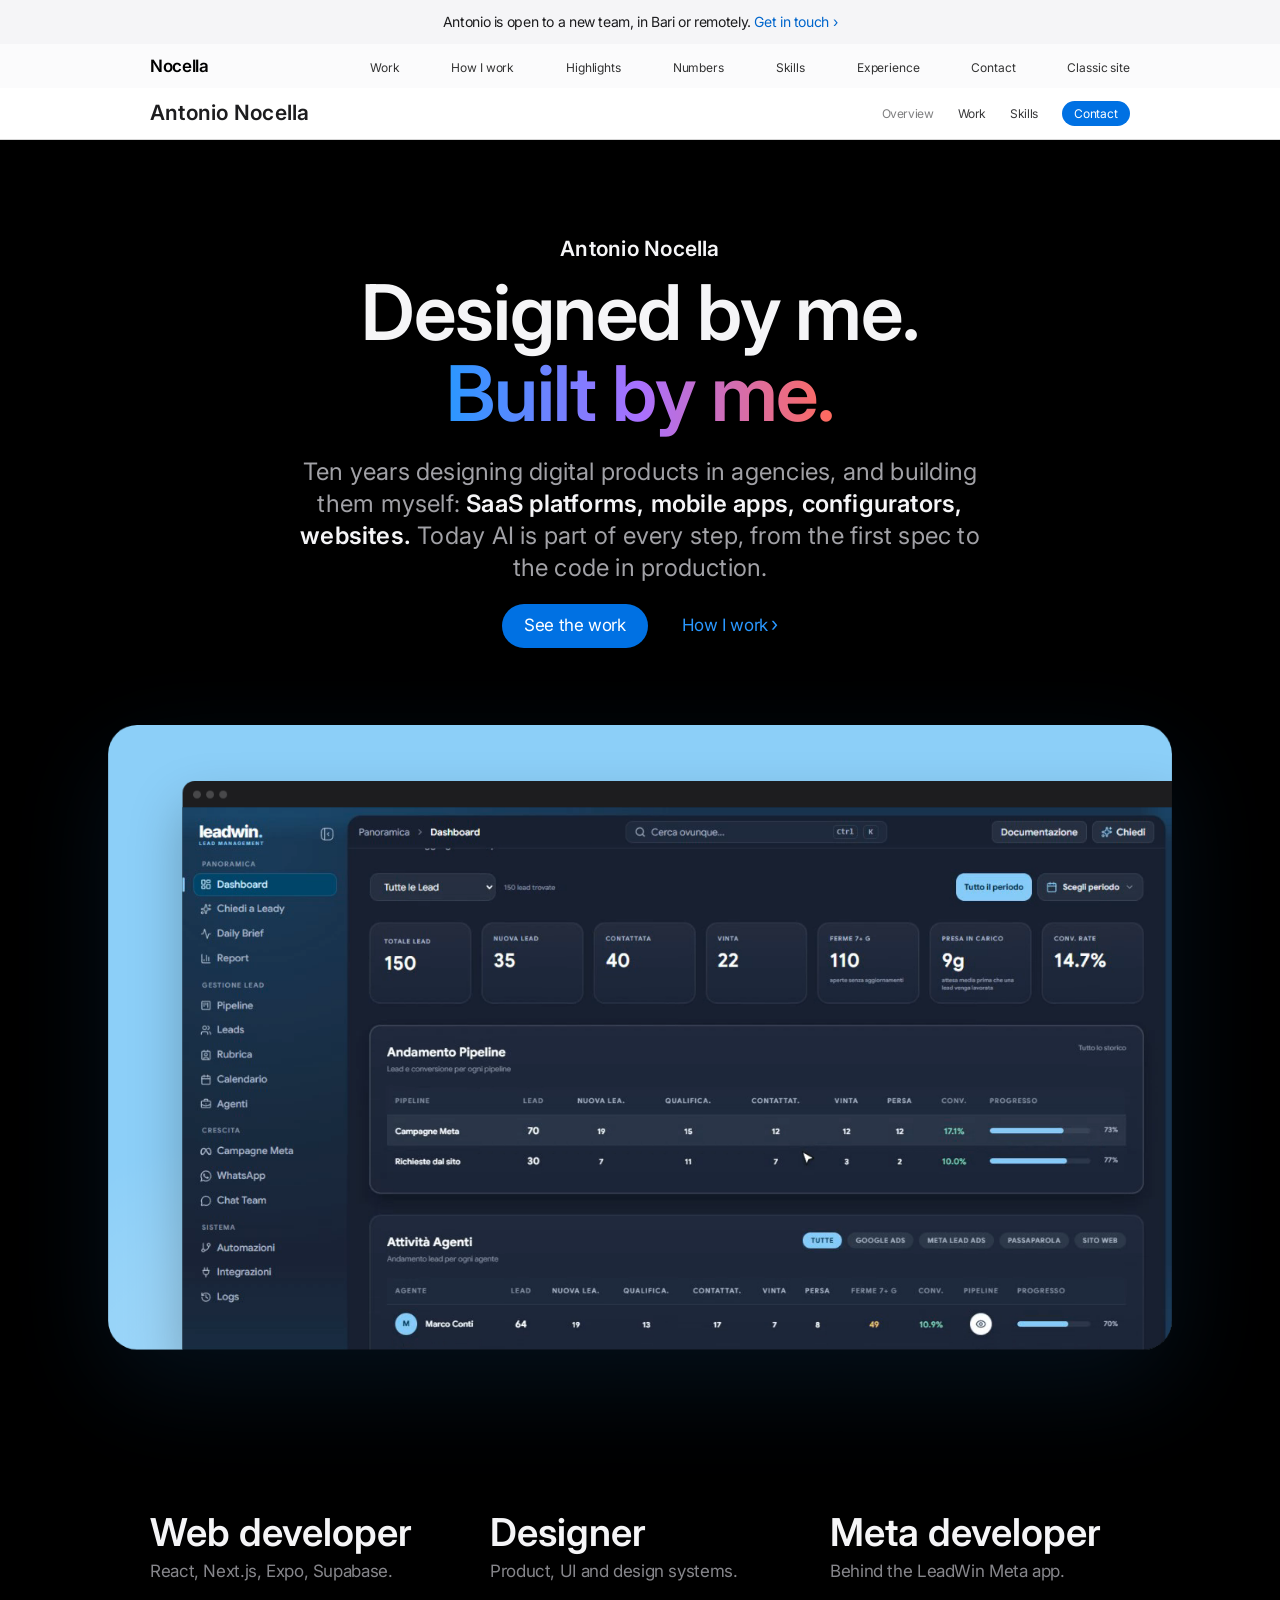
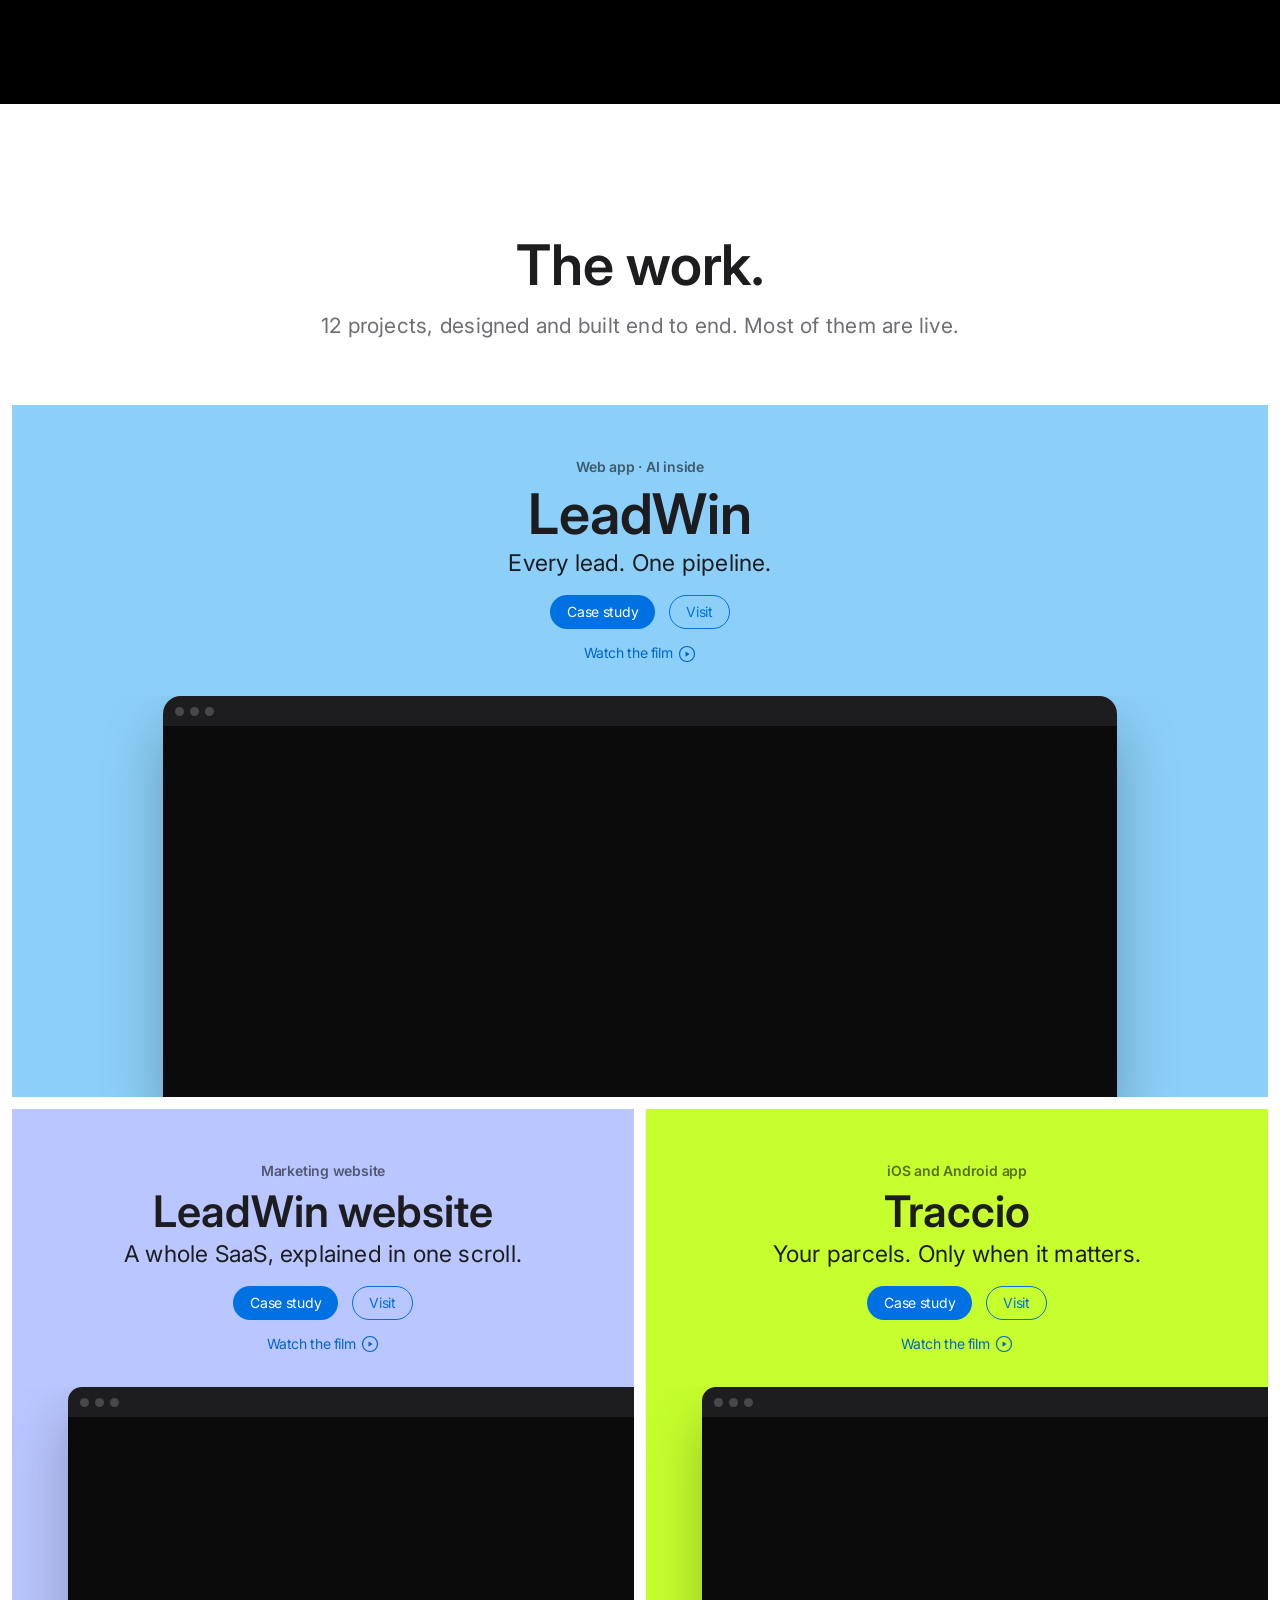
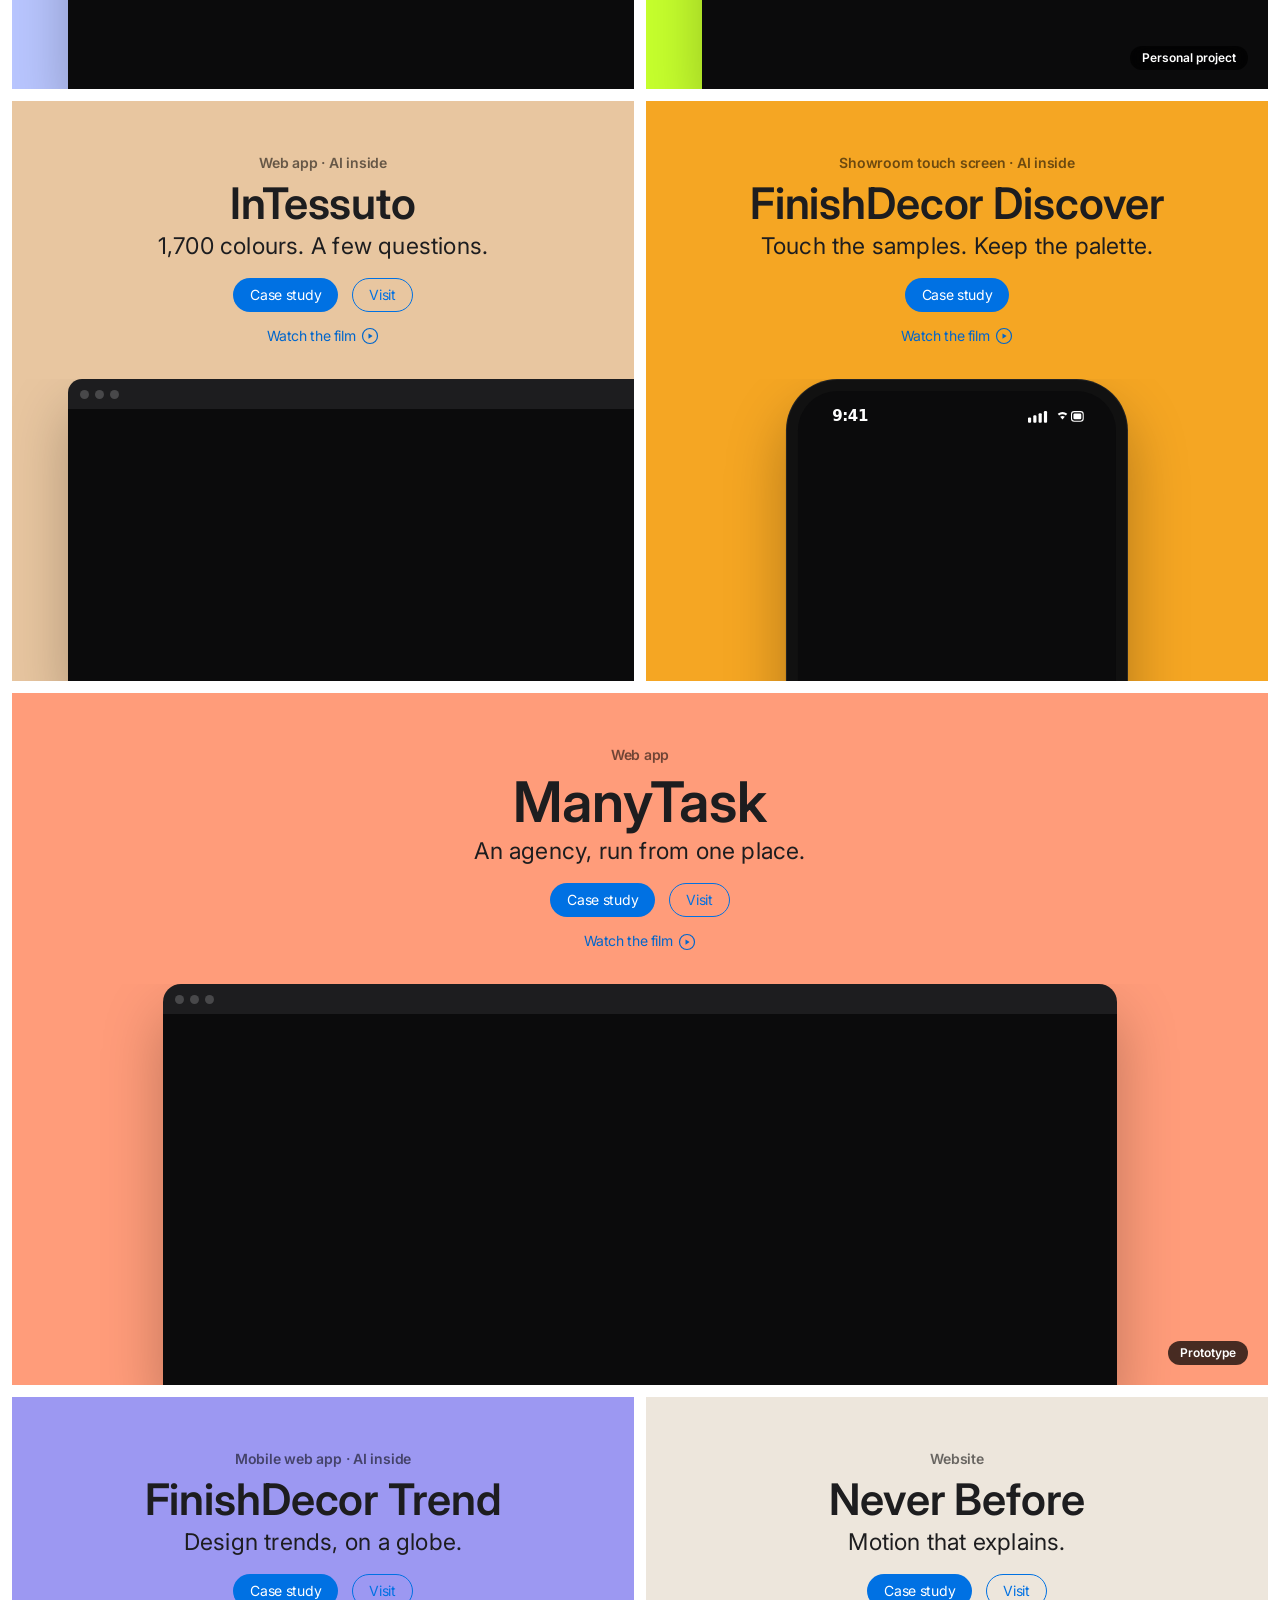
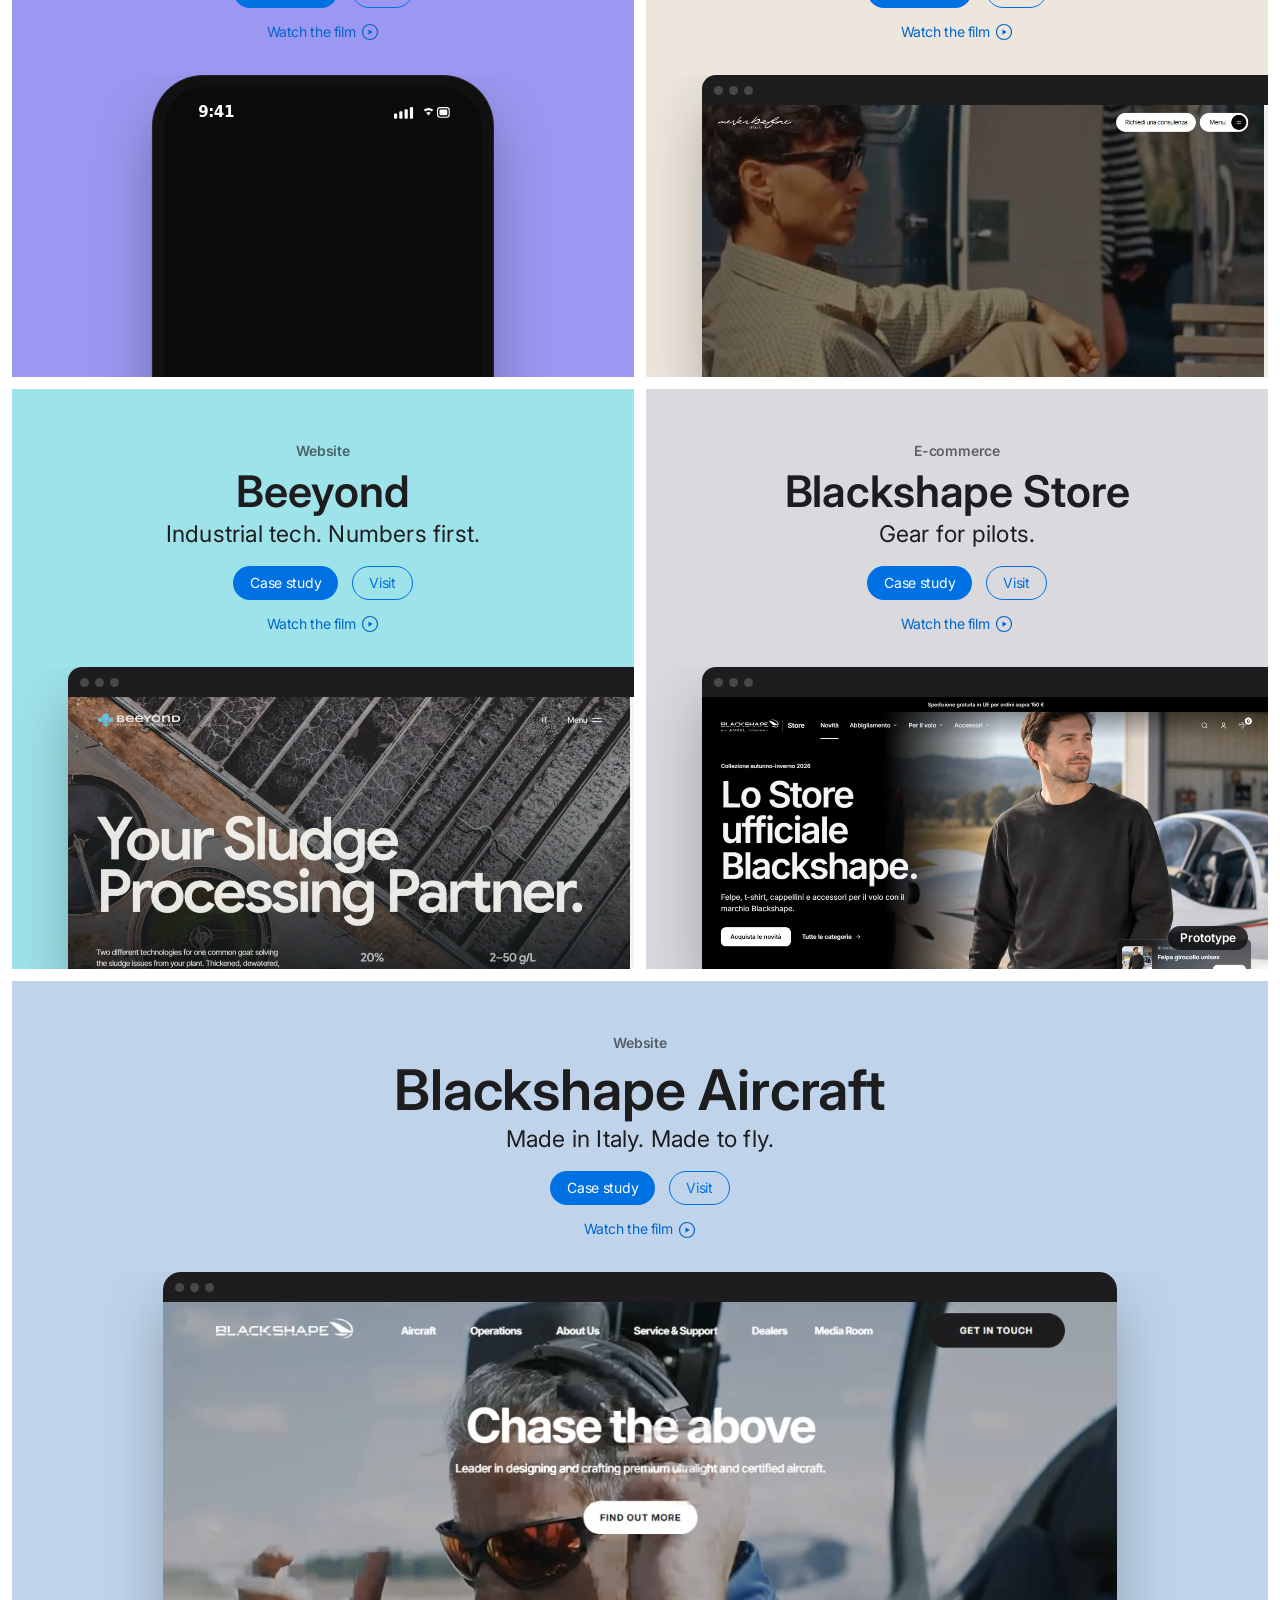
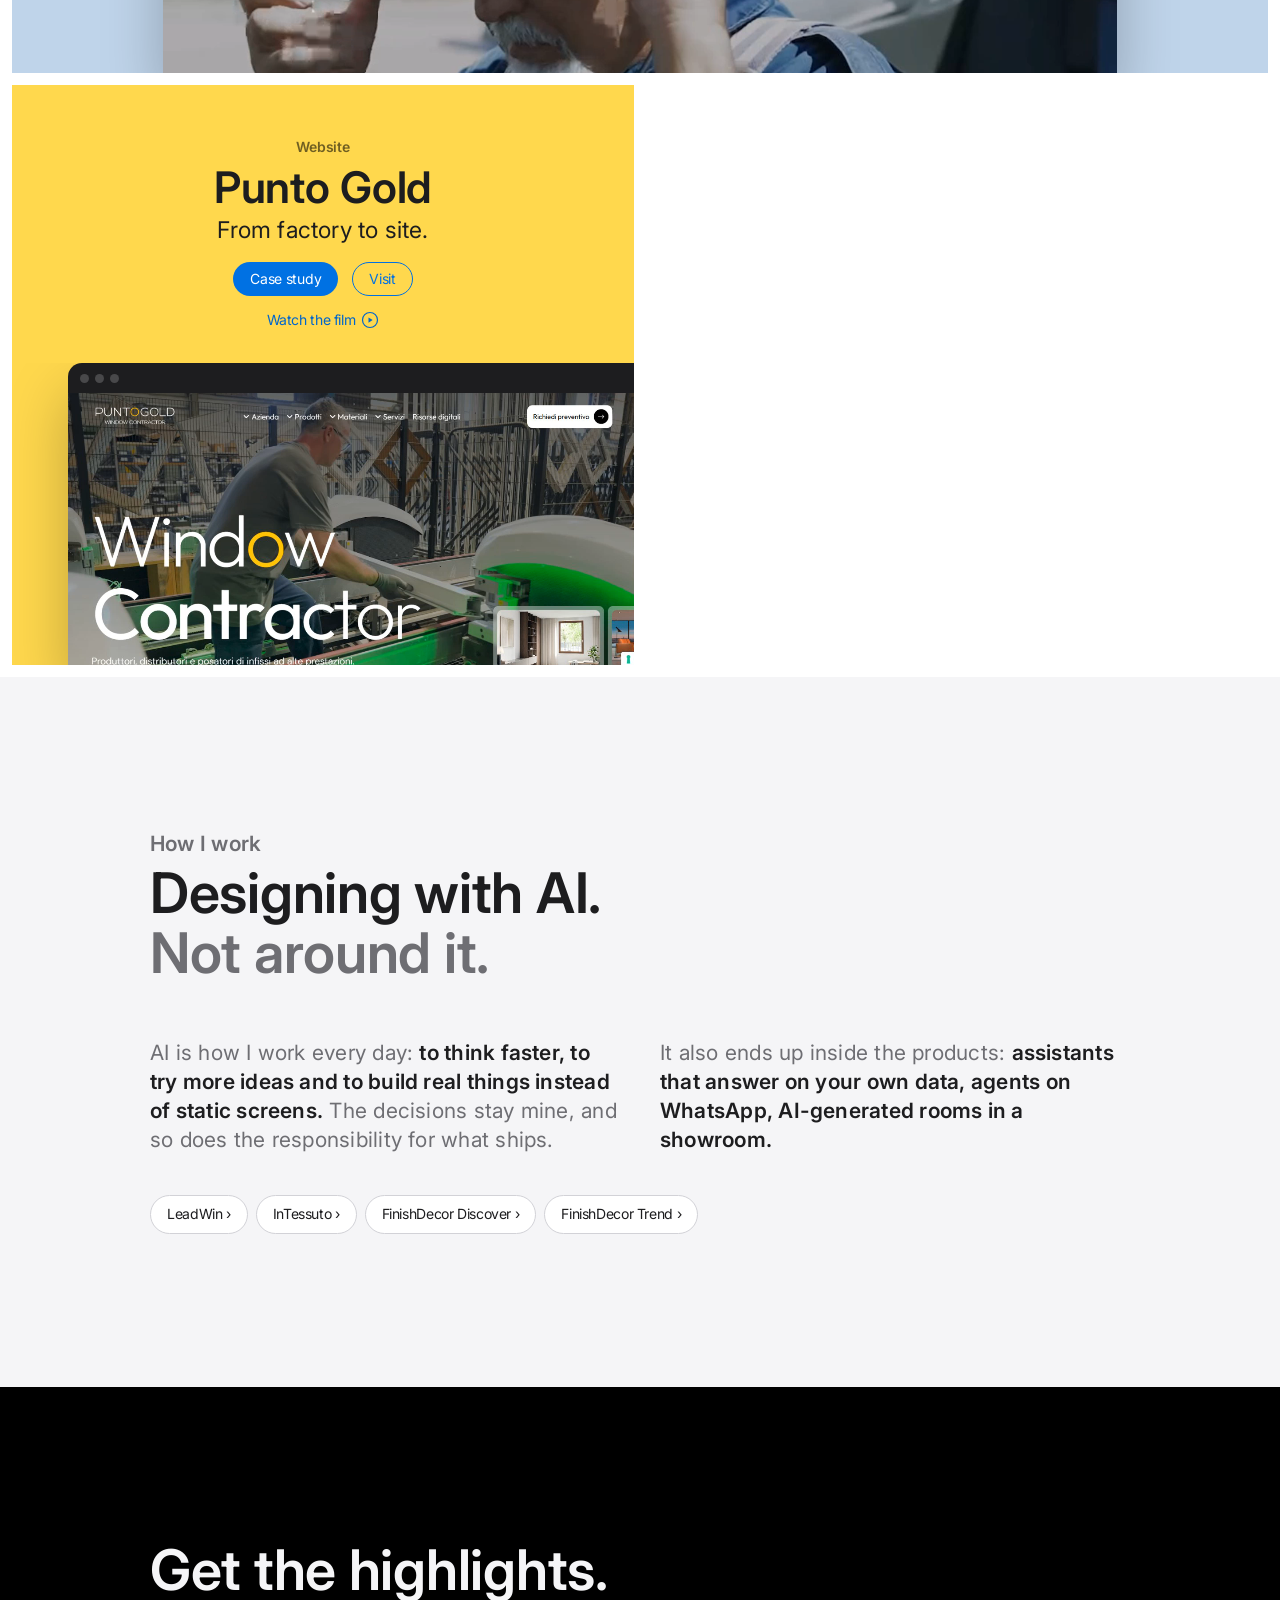
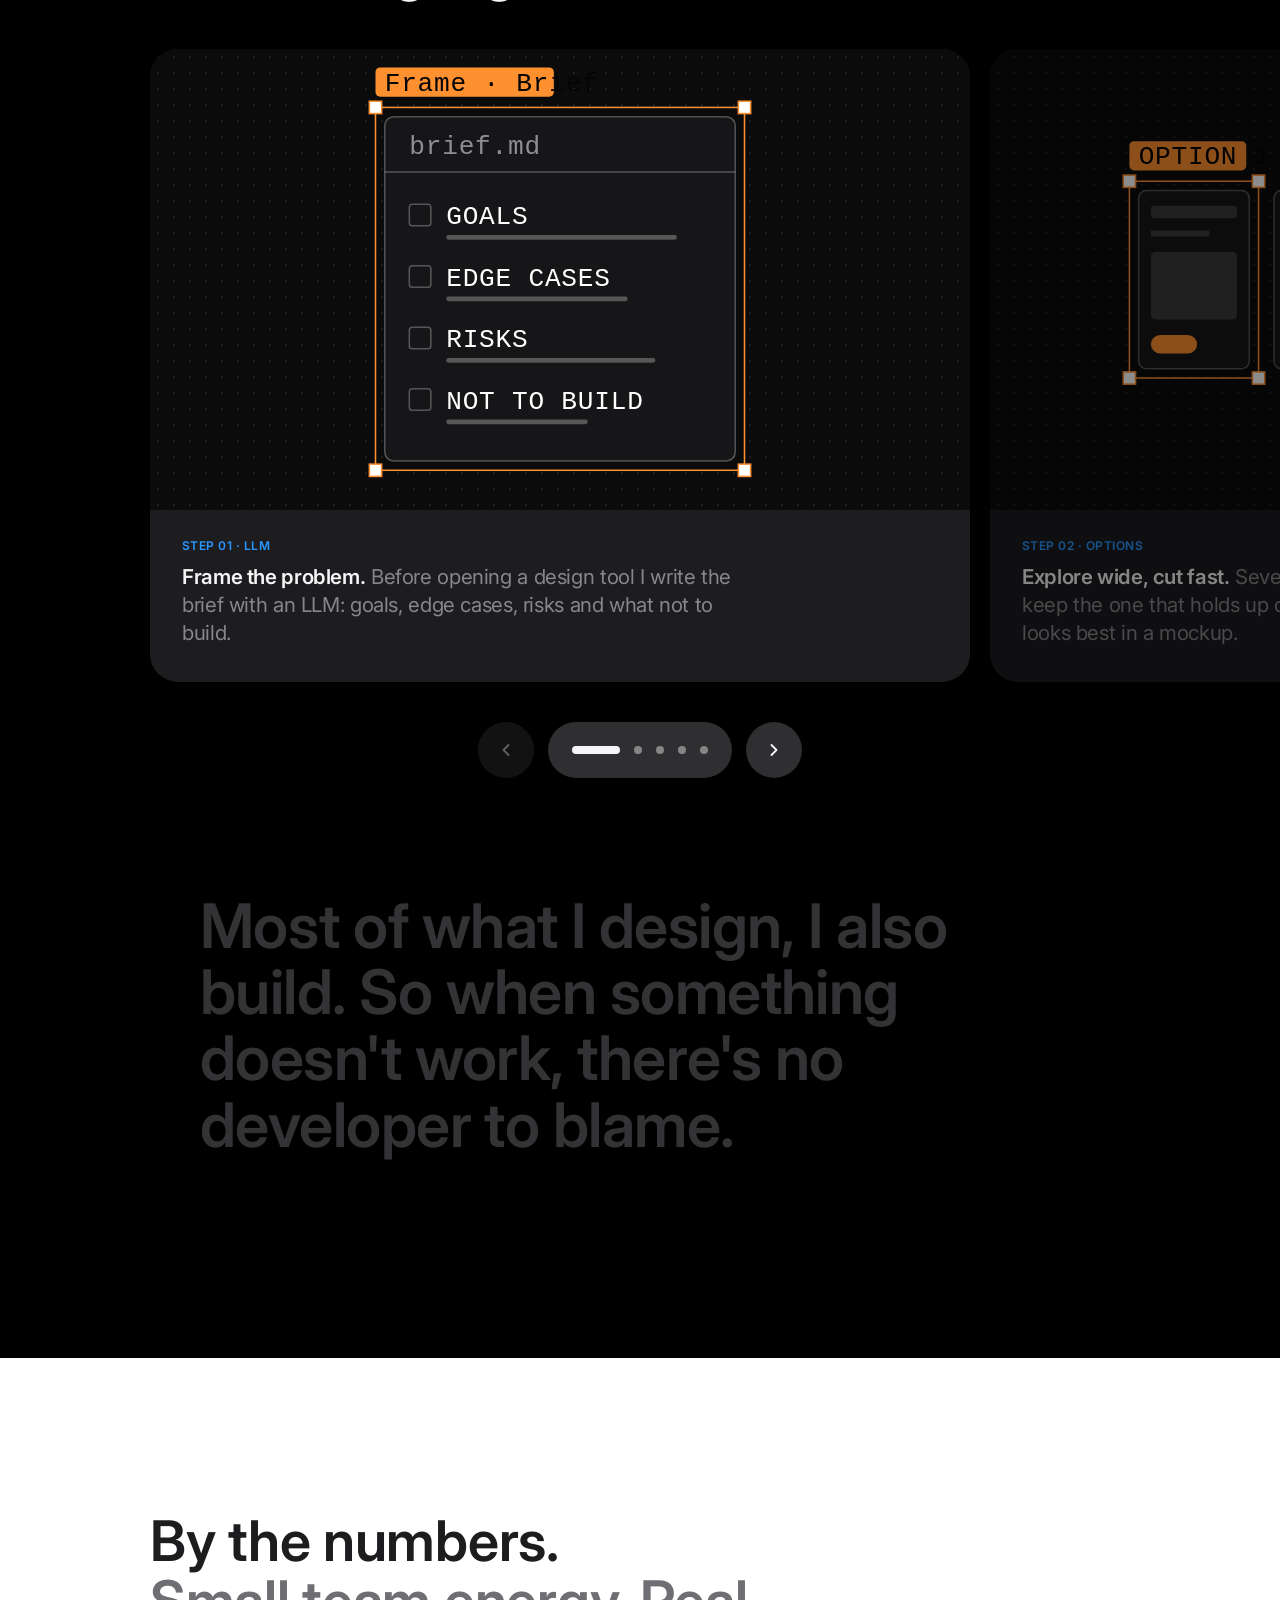
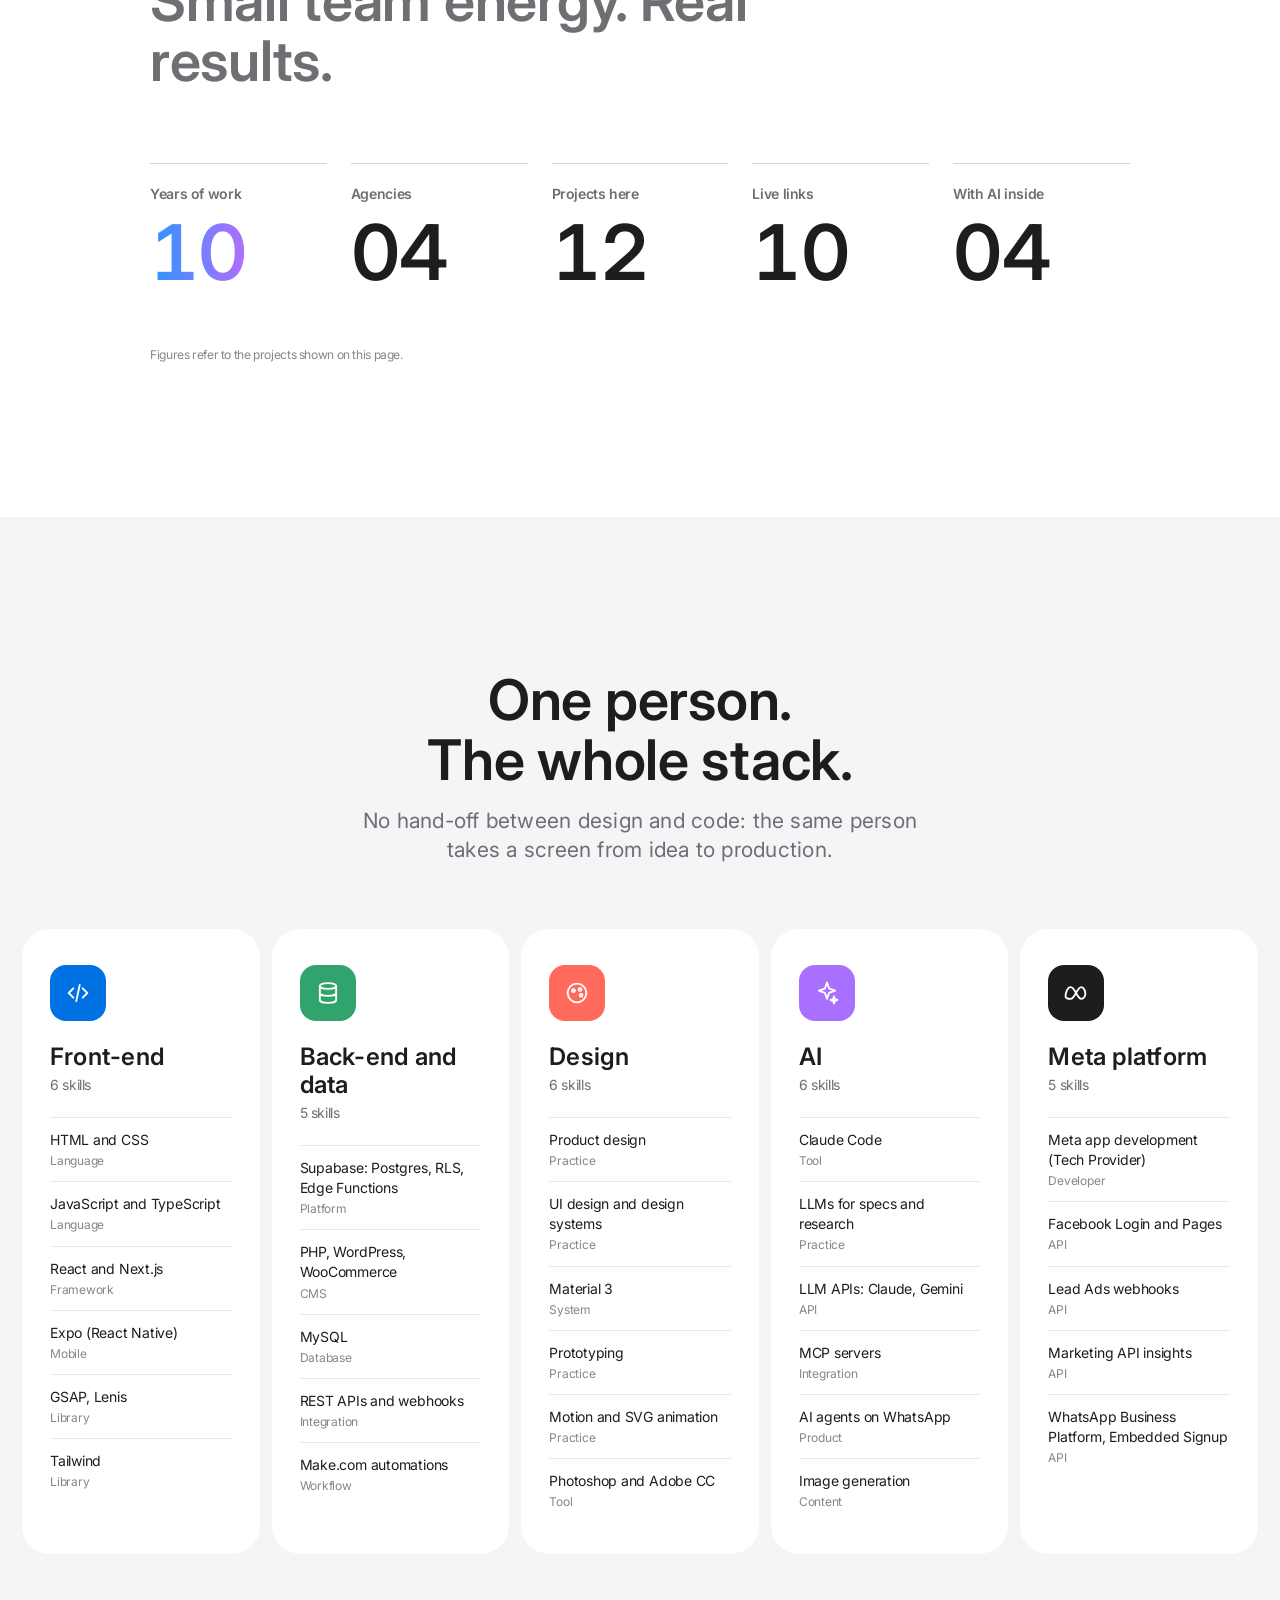
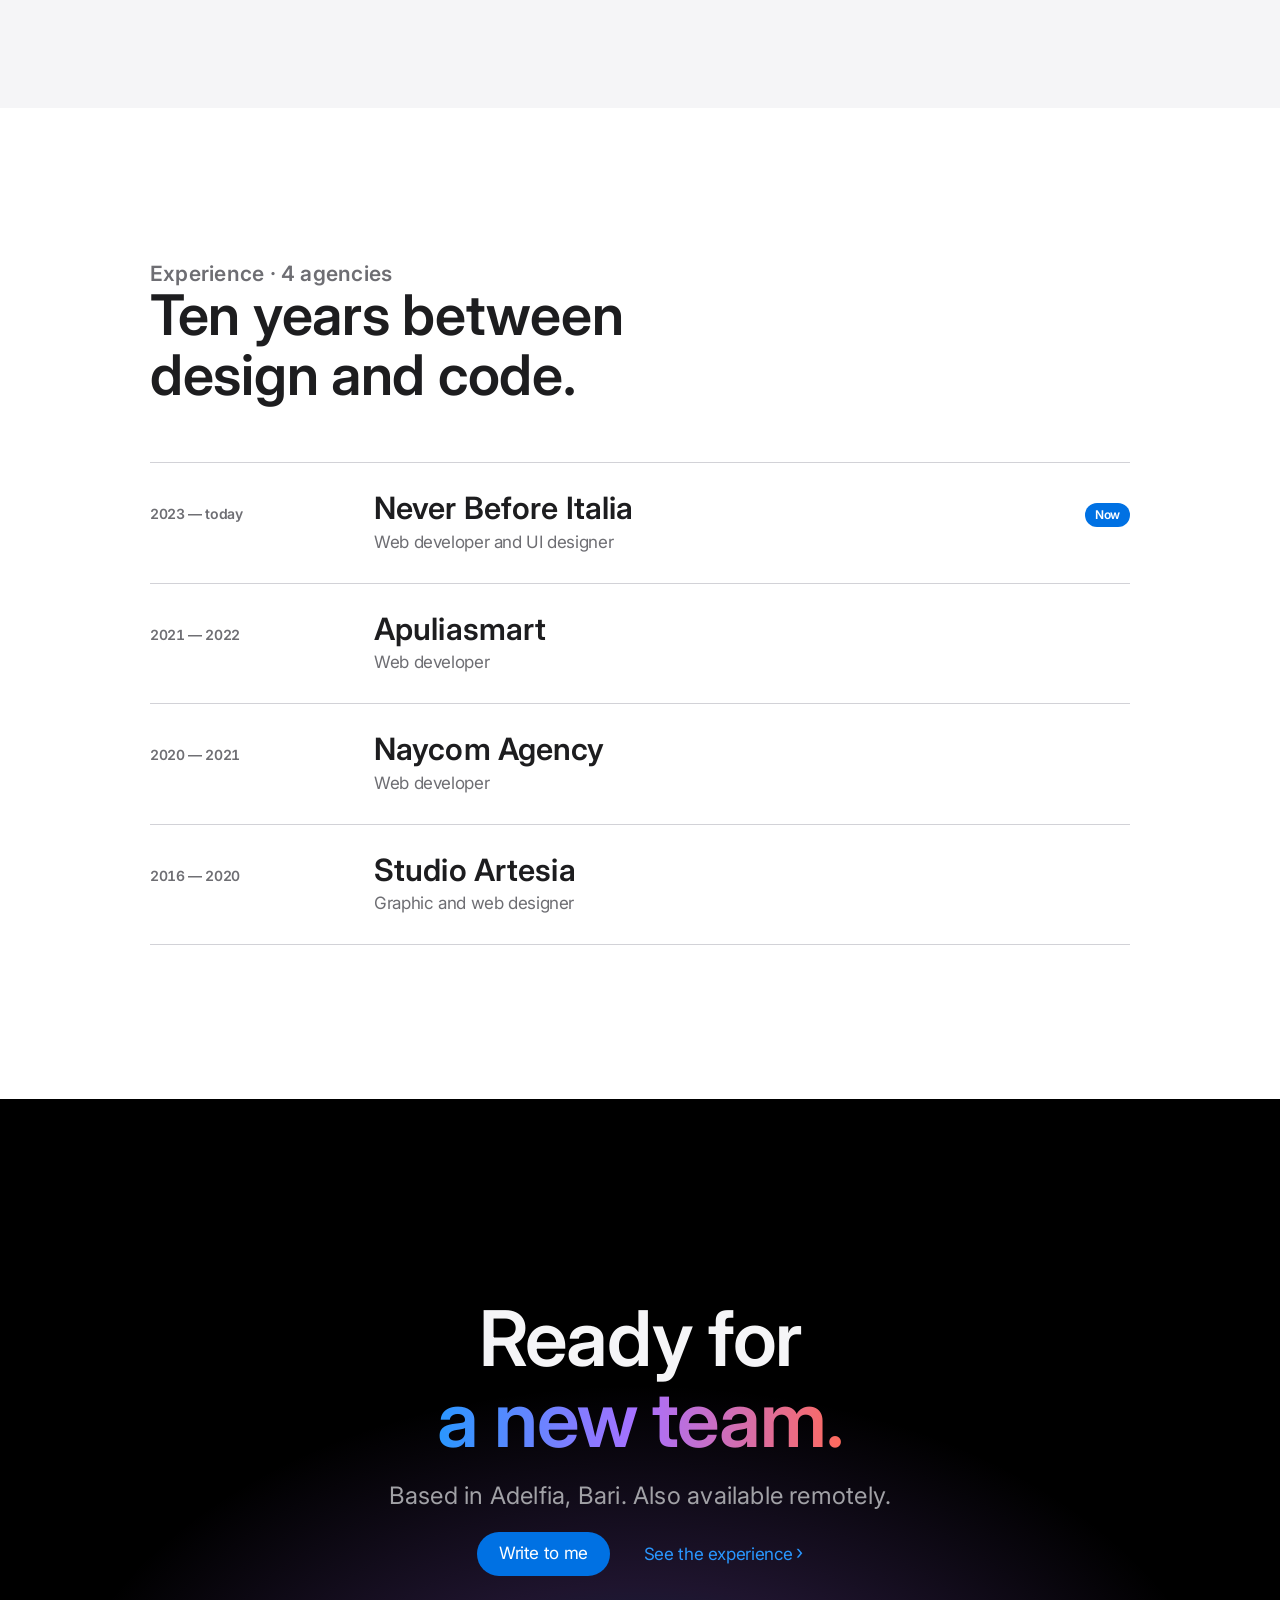
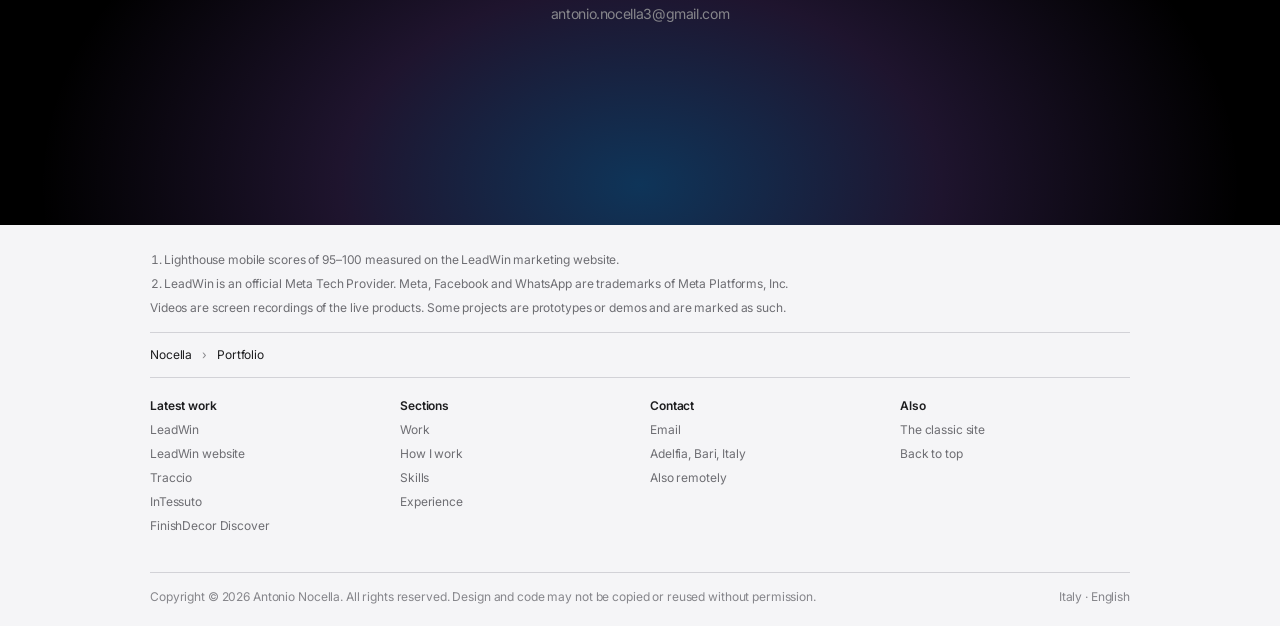
==== apple.html @ d3dd869c "Apple-style copy of the home page (apple.html) Same content and data as index.html, restyled like ap" ====
<!doctype html>
<html lang="en">
<head>
<meta charset="utf-8">
<meta name="viewport" content="width=device-width, initial-scale=1, viewport-fit=cover">
<title>Antonio Nocella — Web developer and designer</title>
<meta name="description" content="Portfolio of Antonio Nocella, web developer and designer: SaaS products, mobile apps, configurators and websites, designed and built with AI in the loop.">
<meta name="author" content="Antonio Nocella">
<meta name="theme-color" content="#000000">
<link rel="preconnect" href="https://fonts.googleapis.com">
<link rel="preconnect" href="https://fonts.gstatic.com" crossorigin>
<!-- su Apple si usa SF Pro di sistema; altrove Inter, la sorella più vicina -->
<link href="https://fonts.googleapis.com/css2?family=Inter:wght@400;500;600;700&display=swap" rel="stylesheet">
<link href="device.css" rel="stylesheet">
<style>
  /* copia della home in stile apple.com: stessi contenuti e dati (dati.js), tipografia SF, fondi bianchi e grigio chiaro, tile, link blu */
  :root {
    --fg: #1D1D1F;
    --fg-2: #6E6E73;
    --fg-3: #86868B;
    --bg: #FFFFFF;
    --bg-2: #F5F5F7;
    --dark: #000000;
    --dark-2: #161617;
    --dark-3: #1D1D1F;
    --line: #D2D2D7;
    --link: #0066CC;
    --link-dark: #2997FF;
    --btn: #0071E3;
    --btn-h: #0077ED;
    --sans: -apple-system, BlinkMacSystemFont, "SF Pro Display", "SF Pro Text", Inter, "Helvetica Neue", Helvetica, Arial, sans-serif;
    --pixel: var(--sans); /* device.css lo usa per le etichette */
    --ease: cubic-bezier(.28, .11, .32, 1);
    --w: 980px;
    --w-wide: 1440px;
    --gutter: max(22px, env(safe-area-inset-left));
  }
  * { box-sizing: border-box; margin: 0; padding: 0; }
  html { scroll-behavior: smooth; scroll-padding-top: 64px; }
  body { font-family: var(--sans); background: var(--bg); color: var(--fg); font-size: 17px; line-height: 1.47059; font-weight: 400; letter-spacing: -0.022em; -webkit-font-smoothing: antialiased; -moz-osx-font-smoothing: grayscale; overflow-x: hidden; }
  img, video { display: block; max-width: 100%; }
  a { color: inherit; text-decoration: none; }
  button { font: inherit; color: inherit; background: none; border: 0; cursor: pointer; letter-spacing: inherit; }
  ::selection { background: rgba(0,113,227,.25); }
  :focus-visible { outline: 2px solid var(--btn); outline-offset: 3px; border-radius: 4px; }
  .wrap { max-width: var(--w); margin: 0 auto; padding: 0 var(--gutter); box-sizing: content-box; }
  .wrap-wide { max-width: var(--w-wide); margin: 0 auto; padding: 0 var(--gutter); }

  /* tipografia */
  .eyebrow { font-size: 21px; line-height: 1.19; font-weight: 600; letter-spacing: .011em; }
  .headline { font-size: clamp(40px, 6vw, 80px); line-height: 1.05; font-weight: 600; letter-spacing: -0.015em; }
  .h2 { font-size: clamp(32px, 4.6vw, 56px); line-height: 1.07; font-weight: 600; letter-spacing: -0.005em; }
  .h3 { font-size: clamp(28px, 3.4vw, 40px); line-height: 1.1; font-weight: 600; letter-spacing: 0; }
  .lead { font-size: clamp(19px, 2vw, 24px); line-height: 1.33; font-weight: 400; letter-spacing: .009em; }
  .sub { font-size: clamp(19px, 1.8vw, 21px); line-height: 1.38; font-weight: 400; letter-spacing: .011em; }
  .muted { color: var(--fg-2); }
  .center { text-align: center; }
  /* testo sfumato come nelle pagine Pro */
  .grad { background: linear-gradient(90deg, #2997FF 0%, #A970FF 50%, #FF6A5C 100%); -webkit-background-clip: text; background-clip: text; color: transparent; }

  /* link "Scopri di più ›" e bottoni pillola */
  .more { color: var(--link); font-size: inherit; display: inline-flex; align-items: center; gap: .2em; }
  .more::after { content: "›"; font-size: 1.15em; line-height: 1; translate: 0 -.04em; transition: translate .2s; }
  .more:hover { text-decoration: underline; }
  .on-dark .more { color: var(--link-dark); }
  .btn { display: inline-flex; align-items: center; justify-content: center; min-width: 28px; padding: 11px 21px; border-radius: 980px; background: var(--btn); color: #fff; font-size: 17px; line-height: 1.17; font-weight: 400; letter-spacing: -0.022em; white-space: nowrap; transition: background .2s, color .2s, border-color .2s; border: 1px solid transparent; }
  .btn:hover { background: var(--btn-h); }
  .btn-o { background: transparent; color: var(--btn); border-color: var(--btn); }
  .btn-o:hover { background: var(--btn); color: #fff; }
  .on-dark .btn-o { color: var(--link-dark); border-color: var(--link-dark); }
  .on-dark .btn-o:hover { background: var(--link-dark); color: #000; }
  .btn-s { padding: 4px 11px; font-size: 12px; line-height: 1.33; letter-spacing: -0.01em; }
  .btn-dark { background: var(--fg); color: #fff; }
  .btn-dark:hover { background: #333336; }
  .ctas { display: flex; justify-content: center; align-items: center; flex-wrap: wrap; gap: 14px 34px; margin-top: 20px; }
  .ctas.pills { gap: 14px; }

  /* comparsa allo scroll: sale e si accende, come nelle pagine prodotto */
  .js .rv { opacity: 0; transform: translateY(40px); transition: opacity 1s var(--ease), transform 1s var(--ease); transition-delay: var(--d, 0s); }
  .js .rv.in { opacity: 1; transform: none; }

  /* ---------- nastro in cima ---------- */
  .ribbon { background: var(--bg-2); text-align: center; font-size: 14px; line-height: 1.43; padding: 12px var(--gutter); color: var(--fg); }
  .ribbon a { color: var(--link); }
  .ribbon a:hover { text-decoration: underline; }

  /* ---------- nav globale ---------- */
  .gnav { position: relative; z-index: 60; height: 44px; background: rgba(250,250,252,.8); backdrop-filter: saturate(180%) blur(20px); -webkit-backdrop-filter: saturate(180%) blur(20px); }
  .gnav .in { max-width: 1024px; height: 100%; margin: 0 auto; padding: 0 var(--gutter); display: flex; align-items: center; justify-content: space-between; }
  .gnav a { font-size: 12px; line-height: 1; letter-spacing: -0.01em; color: rgba(0,0,0,.8); transition: color .2s; }
  .gnav a:hover { color: #000; }
  .gnav .logo { font-size: 17px; font-weight: 600; letter-spacing: -0.02em; color: #000; display: flex; align-items: center; gap: 6px; }
  .gnav .logo svg { width: 16px; height: 16px; }
  .gnav ul { list-style: none; display: flex; flex: 1; justify-content: space-between; margin-left: 40px; max-width: 760px; }
  .gnav .burger { display: none; width: 44px; height: 44px; margin-right: -14px; place-items: center; }
  .gnav .burger span { position: relative; display: block; width: 17px; height: 1px; background: #000; transition: transform .3s var(--ease), background .2s; }
  .gnav .burger span::before, .gnav .burger span::after { content: ""; position: absolute; left: 0; width: 17px; height: 1px; background: #000; transition: transform .3s var(--ease); }
  .gnav .burger span::before { transform: translateY(-4px); }
  .gnav .burger span::after { transform: translateY(4px); }
  .gnav.open .burger span { background: transparent; }
  .gnav.open .burger span::before { transform: rotate(45deg); }
  .gnav.open .burger span::after { transform: rotate(-45deg); }

  /* ---------- nav locale (resta in cima) ---------- */
  .lnav { position: sticky; top: 0; z-index: 50; height: 52px; background: rgba(255,255,255,.72); backdrop-filter: saturate(180%) blur(20px); -webkit-backdrop-filter: saturate(180%) blur(20px); border-bottom: 1px solid rgba(0,0,0,.16); transition: background .3s; }
  .lnav .in { max-width: 980px; height: 100%; margin: 0 auto; padding: 0 var(--gutter); display: flex; align-items: center; justify-content: space-between; gap: 20px; box-sizing: content-box; }
  .lnav .title { font-size: 21px; font-weight: 600; letter-spacing: .011em; white-space: nowrap; }
  .lnav nav { display: flex; align-items: center; gap: 24px; }
  .lnav nav a:not(.btn) { font-size: 12px; color: var(--fg); opacity: .88; }
  .lnav nav a:not(.btn):hover { color: var(--link); opacity: 1; }
  .lnav nav a.cur { opacity: .56; pointer-events: none; }

  /* ---------- hero ---------- */
  .hero { background: var(--dark); color: #F5F5F7; padding: clamp(56px, 8vw, 96px) 0 0; overflow: hidden; }
  .hero .eyebrow { color: #F5F5F7; }
  .hero .headline { margin-top: 12px; }
  .hero .lead { max-width: 690px; margin: 22px auto 0; color: #A1A1A6; }
  .hero .lead b { color: #F5F5F7; font-weight: 600; }
  /* il prodotto si allarga mentre scorri (--p da 0 a 1) */
  .shot { --p: 0; position: relative; margin: clamp(48px, 6vw, 80px) auto 0; max-width: 1260px; padding: 0 var(--gutter); }
  .shot .frame { position: relative; aspect-ratio: 16 / 9.4; border-radius: calc(36px - 14px * var(--p)); overflow: hidden; transform: scale(calc(.84 + .16 * var(--p))); transform-origin: 50% 0; box-shadow: 0 40px 120px rgba(41,151,255,calc(.08 + .14 * var(--p))); will-change: transform; }
  .shot .frame .dev { position: absolute; inset: 0; }
  .hero .caption { display: grid; grid-template-columns: repeat(3, 1fr); gap: 40px; max-width: 980px; margin: 0 auto; padding: clamp(40px, 6vw, 72px) var(--gutter) clamp(72px, 10vw, 120px); box-sizing: content-box; }
  .hero .caption div { font-size: 17px; color: #86868B; }
  .hero .caption strong { display: block; font-size: clamp(28px, 3vw, 40px); line-height: 1.1; font-weight: 600; color: #F5F5F7; margin-bottom: 6px; letter-spacing: 0; }

  /* ---------- tile dei lavori (come la home di apple.com) ---------- */
  .tiles { padding: 12px; background: var(--bg); }
  .tiles .head { padding: clamp(72px, 10vw, 120px) var(--gutter) clamp(40px, 5vw, 64px); }
  .tiles .head .sub { max-width: 640px; margin: 16px auto 0; }
  .grid { display: grid; grid-template-columns: 1fr 1fr; gap: 12px; }
  .tile { --c: #F5F5F7; position: relative; display: flex; flex-direction: column; align-items: center; min-height: 580px; padding-top: 52px; text-align: center; background: var(--c); overflow: hidden; color: var(--fg); }
  .tile.full { grid-column: 1 / -1; min-height: 692px; }
  .tile .kick { font-size: 14px; font-weight: 600; letter-spacing: -0.016em; color: rgba(0,0,0,.56); text-transform: none; }
  .tile h3 { font-size: clamp(32px, 3.4vw, 48px); line-height: 1.08; font-weight: 600; letter-spacing: -0.003em; margin-top: 6px; padding: 0 24px; }
  .tile.full h3 { font-size: clamp(40px, 4.6vw, 56px); }
  .tile .tag { font-size: clamp(19px, 1.8vw, 24px); line-height: 1.17; font-weight: 400; letter-spacing: .009em; margin-top: 6px; padding: 0 24px; }
  .tile .ctas { margin-top: 18px; gap: 14px; }
  .tile .ctas .btn { padding: 8px 16px; font-size: 14px; }
  .tile .ctas .btn-o { color: var(--btn); }
  .tile .ctas .btn-o:hover { color: #fff; }
  .tile .film { display: inline-flex; align-items: center; gap: 6px; margin-top: 14px; color: var(--link); font-size: 14px; }
  .tile .film:hover { text-decoration: underline; }
  .tile .film svg { width: 18px; height: 18px; }
  .tile .media { position: relative; flex: 1; width: 100%; min-height: 300px; margin-top: 32px; }
  .tile .media .dev { position: absolute; inset: 0; background: transparent; }
  .tile .media .dev::before { display: none; }
  .tile.full .media .dev .win { left: 12%; right: 12%; top: 0; border-radius: 18px 18px 0 0; }
  .grid .tile:not(.full) .media .dev .win { left: 9%; right: -2px; top: 0; }
  .tile .dev .phone { top: 0; }
  .tile .dev .dtag { top: auto; bottom: 20px; right: 20px; padding: 6px 12px; border-radius: 980px; background: rgba(0,0,0,.72); backdrop-filter: blur(10px); font-size: 12px; font-weight: 600; letter-spacing: 0; text-transform: none; }
  .tile.dark { color: #F5F5F7; }
  .tile.dark .kick { color: rgba(255,255,255,.6); }
  .tiles .end { padding: 56px 0 64px; text-align: center; }

  /* ---------- AI: blocco di testo grande ---------- */
  .ai { background: var(--bg-2); padding: clamp(96px, 12vw, 160px) 0; }
  .ai .eyebrow { color: var(--fg-2); }
  .ai .h2 { margin-top: 8px; max-width: 820px; }
  .ai .cols { display: grid; grid-template-columns: 1fr 1fr; gap: 40px; margin-top: 56px; }
  .ai .cols p { font-size: 21px; line-height: 1.38; color: var(--fg-2); letter-spacing: .011em; }
  .ai .cols p b { color: var(--fg); font-weight: 600; }
  .chips { display: flex; flex-wrap: wrap; gap: 8px; margin-top: 40px; }
  .chips a { font-size: 14px; padding: 8px 16px; border-radius: 980px; background: #fff; color: var(--fg); border: 1px solid var(--line); transition: border-color .2s, color .2s; }
  .chips a:hover { border-color: var(--btn); color: var(--btn); }

  /* ---------- galleria dei passi ("Get the highlights") ---------- */
  .hl { background: var(--dark); color: #F5F5F7; padding: clamp(96px, 12vw, 160px) 0 clamp(72px, 9vw, 120px); overflow: hidden; }
  .hl .top { display: flex; justify-content: space-between; align-items: flex-end; gap: 24px; }
  .hl-track { display: flex; gap: 20px; overflow-x: auto; scroll-snap-type: x mandatory; scrollbar-width: none; margin-top: 48px; padding: 0 max(var(--gutter), calc((100vw - var(--w)) / 2)); scroll-padding: 0 max(var(--gutter), calc((100vw - var(--w)) / 2)); }
  .hl-track::-webkit-scrollbar { display: none; }
  .hl-card { flex: 0 0 min(85vw, 820px); scroll-snap-align: start; border-radius: 28px; background: var(--dark-3); overflow: hidden; transition: opacity .6s var(--ease); }
  .hl-card .fig { border: 0; border-radius: 0; aspect-ratio: 16 / 9; background-color: #0B0B0C; }
  .hl-card p { padding: 28px 32px 34px; font-size: clamp(17px, 1.6vw, 21px); line-height: 1.38; color: #86868B; max-width: 620px; }
  .hl-card p b { color: #F5F5F7; font-weight: 600; }
  .hl-card .num { display: block; font-size: 12px; font-weight: 600; letter-spacing: .04em; color: var(--link-dark); margin-bottom: 8px; text-transform: uppercase; }
  .hl-ctrl { display: flex; justify-content: center; align-items: center; gap: 14px; margin-top: 40px; }
  .dots { display: flex; gap: 14px; height: 56px; padding: 0 24px; align-items: center; border-radius: 980px; background: rgba(66,66,69,.72); backdrop-filter: blur(20px); }
  .dots button { width: 8px; height: 8px; border-radius: 980px; background: rgba(255,255,255,.42); transition: width .4s var(--ease), background .3s; }
  .dots button.on { width: 48px; background: #F5F5F7; }
  .paddle { display: grid; place-items: center; width: 56px; height: 56px; border-radius: 50%; background: rgba(66,66,69,.72); backdrop-filter: blur(20px); color: #F5F5F7; transition: background .2s, opacity .2s; }
  .paddle:hover { background: rgba(86,86,89,.8); }
  .paddle:disabled { opacity: .4; pointer-events: none; }

  /* ---------- manifesto: parole che si accendono ---------- */
  .manifesto { background: var(--dark); color: #F5F5F7; padding: 0 0 clamp(120px, 16vw, 200px); }
  .manifesto .text { font-size: clamp(32px, 4.8vw, 64px); line-height: 1.08; font-weight: 600; letter-spacing: -0.009em; max-width: 880px; }
  .manifesto .w { color: #333336; transition: color .3s; }
  .manifesto .w.on { color: #F5F5F7; }

  /* ---------- numeri ---------- */
  .nums { padding: clamp(96px, 12vw, 160px) 0; background: var(--bg); }
  .nums .h2 { max-width: 700px; }
  .nums dl { display: grid; grid-template-columns: repeat(5, 1fr); gap: 32px 24px; margin-top: 72px; }
  .nums dl > div { border-top: 1px solid var(--line); padding-top: 20px; }
  .nums dt { font-size: 14px; font-weight: 600; color: var(--fg-2); }
  .nums dd { font-size: clamp(56px, 6vw, 80px); line-height: 1; font-weight: 600; letter-spacing: -0.02em; margin-top: 10px; font-variant-numeric: tabular-nums; }
  .nums dd.grad { padding-bottom: .08em; }
  .nums .note { margin-top: 48px; font-size: 12px; color: var(--fg-3); }

  /* ---------- competenze come confronto modelli ---------- */
  .stack { background: var(--bg-2); padding: clamp(96px, 12vw, 160px) 0; }
  .stack .sub { max-width: 600px; margin: 16px auto 0; }
  .cmp { display: grid; grid-template-columns: repeat(5, 1fr); gap: 12px; max-width: var(--w-wide); margin: 64px auto 0; padding: 0 var(--gutter); }
  .cmp article { background: #fff; border-radius: 28px; padding: 36px 28px 32px; }
  .cmp .ico { width: 56px; height: 56px; border-radius: 16px; display: grid; place-items: center; color: #fff; }
  .cmp h3 { font-size: 24px; line-height: 1.17; font-weight: 600; letter-spacing: .009em; margin-top: 22px; }
  .cmp .count { font-size: 14px; color: var(--fg-2); margin-top: 4px; }
  .cmp ul { list-style: none; margin-top: 22px; }
  .cmp li { font-size: 14px; line-height: 1.43; padding: 12px 0; border-top: 1px solid #E8E8ED; letter-spacing: -0.016em; }
  .cmp li span { display: block; font-size: 12px; color: var(--fg-3); margin-top: 2px; }

  /* ---------- percorso ---------- */
  .exp { padding: clamp(96px, 12vw, 160px) 0; background: var(--bg); }
  .exp ol { list-style: none; margin-top: 56px; }
  .exp li { display: grid; grid-template-columns: 200px 1fr auto; gap: 24px; align-items: baseline; padding: 28px 0; border-top: 1px solid var(--line); }
  .exp li:last-child { border-bottom: 1px solid var(--line); }
  .exp .yr { font-size: 14px; font-weight: 600; color: var(--fg-2); font-variant-numeric: tabular-nums; }
  .exp strong { display: block; font-size: clamp(24px, 2.4vw, 32px); line-height: 1.125; font-weight: 600; letter-spacing: .004em; }
  .exp .role { font-size: 17px; color: var(--fg-2); margin-top: 4px; }
  .exp .now { font-size: 12px; font-weight: 600; color: #fff; background: var(--btn); padding: 3px 10px; border-radius: 980px; }

  /* ---------- chiusura ---------- */
  .closing { background: var(--dark); color: #F5F5F7; padding: clamp(120px, 16vw, 200px) 0; text-align: center; position: relative; overflow: hidden; }
  .closing::before { content: ""; position: absolute; left: 50%; top: 100%; width: 1200px; height: 800px; translate: -50% -55%; border-radius: 50%; background: radial-gradient(closest-side, rgba(41,151,255,.35), rgba(169,112,255,.18) 50%, transparent 100%); pointer-events: none; }
  .closing > * { position: relative; }
  .closing .lead { color: #A1A1A6; margin: 20px auto 0; max-width: 560px; }
  .closing small { display: block; margin-top: 28px; font-size: 14px; color: #86868B; }

  /* ---------- video ---------- */
  .vmodal { margin: auto; padding: 0; border: 0; background: none; width: min(1100px, calc(100% - 32px)); max-width: none; max-height: calc(100svh - 32px); overflow: visible; }
  .vmodal.tall { width: min(420px, calc(100% - 32px)); }
  .vmodal::backdrop { background: rgba(0,0,0,.88); }
  html:has(.vmodal[open]) { overflow: hidden; }
  .vmodal video { display: block; width: 100%; max-height: calc(100svh - 120px); object-fit: contain; border-radius: 18px; background: #000; }
  .vm-bar { display: flex; justify-content: space-between; align-items: center; gap: 16px; margin-top: 16px; color: #F5F5F7; }
  .vm-bar h3 { font-size: 21px; font-weight: 600; }
  .vm-bar .more { color: var(--link-dark); font-size: 14px; }
  .vm-close { position: fixed; top: 20px; right: 20px; width: 36px; height: 36px; border-radius: 50%; display: grid; place-items: center; background: #333336; color: #D6D6D6; }
  .vm-close:hover { background: #424245; color: #fff; }

  /* ---------- footer ---------- */
  .foot { background: var(--bg-2); color: var(--fg-2); font-size: 12px; line-height: 1.33; letter-spacing: -0.01em; padding: 17px 0 21px; }
  .foot .notes { padding: 0 0 17px; border-bottom: 1px solid var(--line); }
  .foot .notes p + p, .foot .notes ol { margin-top: 10px; }
  .foot .notes ol { padding-left: 1.2em; }
  .foot .notes a { color: var(--link); }
  .foot .crumbs { display: flex; align-items: center; gap: 10px; padding: 14px 0; border-bottom: 1px solid var(--line); color: var(--fg); }
  .foot .crumbs span { color: var(--fg-3); }
  .foot .cols { display: grid; grid-template-columns: repeat(4, 1fr); gap: 20px; padding: 20px 0 30px; }
  .foot h4 { font-size: 12px; font-weight: 600; color: var(--fg); margin-bottom: 8px; }
  .foot ul { list-style: none; }
  .foot li { margin-bottom: 8px; }
  .foot .cols a:hover, .foot .legal a:hover { text-decoration: underline; color: var(--fg); }
  .foot .legal { display: flex; justify-content: space-between; flex-wrap: wrap; gap: 10px; padding-top: 16px; border-top: 1px solid var(--line); }
  .foot .legal span { color: var(--fg-3); }

  /* ---------- responsive ---------- */
  @media (max-width: 1068px) {
    .cmp { grid-template-columns: repeat(3, 1fr); }
    .nums dl { grid-template-columns: repeat(3, 1fr); }
    .tile { min-height: 500px; }
    .tile.full { min-height: 620px; }
  }
  @media (max-width: 833px) {
    .gnav ul { display: none; }
    .gnav .burger { display: grid; }
    .gnav.open { background: #fff; }
    .gnav.open ul { display: flex; flex-direction: column; justify-content: flex-start; gap: 4px; position: fixed; left: 0; right: 0; top: 44px; bottom: 0; margin: 0; max-width: none; padding: 20px 48px; background: #fff; }
    .gnav.open ul a { display: block; font-size: 28px; line-height: 1.14; font-weight: 600; color: #333336; padding: 6px 0; letter-spacing: .007em; }
    html:has(.gnav.open) { overflow: hidden; }
    .lnav nav a:not(.btn) { display: none; }
    .grid { grid-template-columns: 1fr; }
    .tile, .tile.full { min-height: 560px; }
    .grid .tile:not(.full) .media .dev .win, .tile.full .media .dev .win { left: 8%; right: 8%; }
    .hero .caption { grid-template-columns: 1fr; gap: 28px; text-align: center; }
    .ai .cols { grid-template-columns: 1fr; gap: 20px; margin-top: 32px; }
    .cmp { grid-template-columns: 1fr 1fr; }
    .nums dl { grid-template-columns: 1fr 1fr; }
    .exp li { grid-template-columns: 1fr auto; }
    .exp .yr { grid-column: 1 / -1; }
    .foot .cols { grid-template-columns: 1fr 1fr; }
  }
  @media (max-width: 560px) {
    .tiles { padding: 0; }
    .grid { gap: 12px; }
    .tile, .tile.full { min-height: 500px; padding-top: 44px; }
    .cmp { grid-template-columns: 1fr; }
    .hl-card { flex-basis: 87vw; border-radius: 20px; }
    .hl-card p { padding: 22px 24px 26px; }
    .hl .top .paddle { display: none; }
    .lnav .title { font-size: 19px; }
    .shot { padding: 0 12px; }
  }
  @media (prefers-reduced-motion: reduce) {
    .js .rv { opacity: 1; transform: none; transition: none; }
    .manifesto .w { color: #F5F5F7; }
    .shot { --p: 1 !important; }
  }
</style>
<script>document.documentElement.classList.add('js')</script>
</head>
<body>

<div class="ribbon">Antonio is open to a new team, in Bari or remotely. <a href="#contact">Get in touch ›</a></div>

<header class="gnav" id="gnav">
  <div class="in">
    <a href="#" class="logo" aria-label="Nocella, home">Nocella</a>
    <ul id="gnavList">
      <li><a href="#work">Work</a></li>
      <li><a href="#ai">How I work</a></li>
      <li><a href="#highlights">Highlights</a></li>
      <li><a href="#numbers">Numbers</a></li>
      <li><a href="#stack">Skills</a></li>
      <li><a href="#experience">Experience</a></li>
      <li><a href="#contact">Contact</a></li>
      <li><a href="index.html">Classic site</a></li>
    </ul>
    <button class="burger" id="burger" aria-label="Menu" aria-expanded="false" aria-controls="gnavList"><span></span></button>
  </div>
</header>

<div class="lnav" id="lnav">
  <div class="in">
    <a href="#" class="title">Antonio Nocella</a>
    <nav>
      <a href="#" class="cur">Overview</a>
      <a href="#work">Work</a>
      <a href="#stack">Skills</a>
      <a href="mailto:antonio.nocella3@gmail.com" class="btn btn-s">Contact</a>
    </nav>
  </div>
</div>

<main>
  <!-- HERO -->
  <section class="hero on-dark">
    <div class="wrap center">
      <p class="eyebrow rv">Antonio Nocella</p>
      <h1 class="headline rv" style="--d:.1s">Designed by me.<br><span class="grad">Built by me.</span></h1>
      <p class="lead rv" style="--d:.2s">Ten years designing digital products in agencies, and building them myself: <b>SaaS platforms, mobile apps, configurators, websites.</b> Today AI is part of every step, from the first spec to the code in production.</p>
      <div class="ctas rv" style="--d:.3s"><a href="#work" class="btn">See the work</a><a href="#ai" class="more">How I work</a></div>
    </div>
    <div class="shot" id="shot"><div class="frame" id="shotFrame"></div></div>
    <div class="caption">
      <div class="rv"><strong>Web developer</strong>React, Next.js, Expo, Supabase.</div>
      <div class="rv" style="--d:.1s"><strong>Designer</strong>Product, UI and design systems.</div>
      <div class="rv" style="--d:.2s"><strong>Meta developer</strong>Behind the LeadWin Meta app.</div>
    </div>
  </section>

  <!-- LAVORI -->
  <section class="tiles" id="work">
    <div class="head center">
      <h2 class="h2 rv">The work.</h2>
      <p class="sub muted rv" style="--d:.1s" id="workSub">Selected projects, designed and built end to end.</p>
    </div>
    <div class="grid" id="grid"></div>
  </section>

  <!-- AI NEL METODO -->
  <section class="ai" id="ai">
    <div class="wrap">
      <p class="eyebrow rv">How I work</p>
      <h2 class="h2 rv" style="--d:.1s">Designing with AI.<br><span class="muted">Not around it.</span></h2>
      <div class="cols">
        <p class="rv">AI is how I work every day: <b>to think faster, to try more ideas and to build real things instead of static screens.</b> The decisions stay mine, and so does the responsibility for what ships.</p>
        <p class="rv" style="--d:.1s">It also ends up inside the products: <b>assistants that answer on your own data, agents on WhatsApp, AI-generated rooms in a showroom.</b></p>
      </div>
      <div class="chips rv" id="aiIn"></div>
    </div>
  </section>

  <!-- PASSI -->
  <section class="hl on-dark" id="highlights">
    <div class="wrap top">
      <h2 class="h2 rv">Get the highlights.</h2>
    </div>
    <div class="hl-track" id="hlTrack">
      <article class="hl-card"><div class="fig" data-fig="brief"></div><p><span class="num">Step 01 · LLM</span><b>Frame the problem.</b> Before opening a design tool I write the brief with an LLM: goals, edge cases, risks and what not to build.</p></article>
      <article class="hl-card"><div class="fig" data-fig="options"></div><p><span class="num">Step 02 · Options</span><b>Explore wide, cut fast.</b> Several directions side by side, then I keep the one that holds up on a real phone, not the one that looks best in a mockup.</p></article>
      <article class="hl-card"><div class="fig" data-fig="code"></div><p><span class="num">Step 03 · Claude Code</span><b>Prototype in code.</b> With Claude Code the design becomes a working prototype in hours: real data, real devices, a link to share.</p></article>
      <article class="hl-card"><div class="fig" data-fig="checks"></div><p><span class="num">Step 04 · Tests</span><b>Check what matters.</b> Small automated checks on permissions, scoring and data parsing, so speed doesn't turn into bugs.</p></article>
      <article class="hl-card"><div class="fig" data-fig="ship"></div><p><span class="num">Step 05 · Live</span><b>Ship and keep going.</b> Most projects on this page are live. I keep iterating on what people actually do with them.</p></article>
    </div>
    <div class="hl-ctrl">
      <button class="paddle" id="hlPrev" aria-label="Previous"><svg width="20" height="20" viewBox="0 0 24 24" fill="none" stroke="currentColor" stroke-width="2.2" stroke-linecap="round" stroke-linejoin="round" aria-hidden="true"><path d="M15 6l-6 6 6 6"/></svg></button>
      <div class="dots" id="hlDots"></div>
      <button class="paddle" id="hlNext" aria-label="Next"><svg width="20" height="20" viewBox="0 0 24 24" fill="none" stroke="currentColor" stroke-width="2.2" stroke-linecap="round" stroke-linejoin="round" aria-hidden="true"><path d="M9 6l6 6-6 6"/></svg></button>
    </div>
  </section>

  <!-- MANIFESTO -->
  <section class="manifesto">
    <p class="text wrap" id="manifesto">Most of what I design, I also build. So when something doesn't work, there's no developer to blame.</p>
  </section>

  <!-- NUMERI -->
  <section class="nums" id="numbers">
    <div class="wrap">
      <h2 class="h2 rv">By the numbers.<br><span class="muted">Small team energy. Real results.</span></h2>
      <dl id="numList"></dl>
      <p class="note rv">Figures refer to the projects shown on this page.</p>
    </div>
  </section>

  <!-- COMPETENZE -->
  <section class="stack" id="stack">
    <div class="wrap center">
      <h2 class="h2 rv">One person.<br>The whole stack.</h2>
      <p class="sub muted rv" style="--d:.1s">No hand-off between design and code: the same person takes a screen from idea to production.</p>
    </div>
    <div class="cmp" id="cmp"></div>
  </section>

  <!-- PERCORSO -->
  <section class="exp" id="experience">
    <div class="wrap">
      <p class="eyebrow muted rv">Experience · 4 agencies</p>
      <h2 class="h2 rv" style="--d:.1s">Ten years between<br>design and code.</h2>
      <ol id="jobs"></ol>
    </div>
  </section>

  <!-- CHIUSURA -->
  <section class="closing on-dark" id="contact">
    <div class="wrap">
      <h2 class="headline rv">Ready for<br><span class="grad">a new team.</span></h2>
      <p class="lead rv" style="--d:.1s">Based in Adelfia, Bari. Also available remotely.</p>
      <div class="ctas rv" style="--d:.2s"><a href="mailto:antonio.nocella3@gmail.com" class="btn">Write to me</a><a href="#experience" class="more">See the experience</a></div>
      <small class="rv" style="--d:.3s">antonio.nocella3@gmail.com</small>
    </div>
  </section>
</main>

<dialog class="vmodal" id="vmodal" aria-labelledby="vmTitle">
  <button class="vm-close" id="vmClose" aria-label="Close video"><svg width="14" height="14" viewBox="0 0 24 24" fill="none" stroke="currentColor" stroke-width="3" stroke-linecap="round" aria-hidden="true"><path d="M6 6l12 12M18 6L6 18"/></svg></button>
  <video id="vmVideo" controls playsinline loop muted></video>
  <div class="vm-bar"><h3 id="vmTitle"></h3><a class="more" id="vmCase">Read the case study</a></div>
</dialog>

<footer class="foot">
  <div class="wrap">
    <div class="notes">
      <ol>
        <li>Lighthouse mobile scores of 95–100 measured on the LeadWin marketing website.</li>
        <li>LeadWin is an official Meta Tech Provider. Meta, Facebook and WhatsApp are trademarks of Meta Platforms, Inc.</li>
      </ol>
      <p>Videos are screen recordings of the live products. Some projects are prototypes or demos and are marked as such.</p>
    </div>
    <div class="crumbs"><a href="#">Nocella</a><span>›</span>Portfolio</div>
    <div class="cols">
      <div><h4>Latest work</h4><ul id="footWorks"></ul></div>
      <div><h4>Sections</h4><ul><li><a href="#work">Work</a></li><li><a href="#ai">How I work</a></li><li><a href="#stack">Skills</a></li><li><a href="#experience">Experience</a></li></ul></div>
      <div><h4>Contact</h4><ul><li><a href="mailto:antonio.nocella3@gmail.com">Email</a></li><li>Adelfia, Bari, Italy</li><li>Also remotely</li></ul></div>
      <div><h4>Also</h4><ul><li><a href="index.html">The classic site</a></li><li><a href="#">Back to top</a></li></ul></div>
    </div>
    <div class="legal">
      <span>Copyright © 2026 Antonio Nocella. All rights reserved. Design and code may not be copied or reused without permission.</span>
      <span>Italy · English</span>
    </div>
  </div>
</footer>

<script src="dati.js"></script>
<script src="motivi.js"></script>
<script>
  const $ = s => document.querySelector(s);
  const still = matchMedia('(prefers-reduced-motion: reduce)').matches;
  const pad = n => String(n).padStart(2, '0');

  // una frase da pagina prodotto per ogni lavoro
  const tagline = {
    '01': 'Every lead. One pipeline.', '01-site': 'A whole SaaS, explained in one scroll.', '02': 'Your parcels. Only when it matters.',
    '03': '1,700 colours. A few questions.', '04': 'Touch the samples. Keep the palette.', '05': 'An agency, run from one place.',
    '06': 'Design trends, on a globe.', '07': 'Motion that explains.', '08': 'Industrial tech. Numbers first.',
    '09': 'Gear for pilots.', '10': 'Made in Italy. Made to fly.', '11': 'From factory to site.',
  };
  const skills = {
    'Front-end':         [['HTML and CSS','Language'],['JavaScript and TypeScript','Language'],['React and Next.js','Framework'],['Expo (React Native)','Mobile'],['GSAP, Lenis','Library'],['Tailwind','Library']],
    'Back-end and data': [['Supabase: Postgres, RLS, Edge Functions','Platform'],['PHP, WordPress, WooCommerce','CMS'],['MySQL','Database'],['REST APIs and webhooks','Integration'],['Make.com automations','Workflow']],
    'Design':            [['Product design','Practice'],['UI design and design systems','Practice'],['Material 3','System'],['Prototyping','Practice'],['Motion and SVG animation','Practice'],['Photoshop and Adobe CC','Tool']],
    'AI':                [['Claude Code','Tool'],['LLMs for specs and research','Practice'],['LLM APIs: Claude, Gemini','API'],['MCP servers','Integration'],['AI agents on WhatsApp','Product'],['Image generation','Content']],
    'Meta platform':     [['Meta app development (Tech Provider)','Developer'],['Facebook Login and Pages','API'],['Lead Ads webhooks','API'],['Marketing API insights','API'],['WhatsApp Business Platform, Embedded Signup','API']],
  };
  // icone semplici e colori da "tutti i modelli"
  const icons = {
    'Front-end': ['#0071E3', '<path d="M8 8l-4 4 4 4M16 8l4 4-4 4M13.5 5l-3 14"/>'],
    'Back-end and data': ['#30A46C', '<ellipse cx="12" cy="6" rx="7" ry="2.5"/><path d="M5 6v6c0 1.4 3.1 2.5 7 2.5s7-1.1 7-2.5V6M5 12v6c0 1.4 3.1 2.5 7 2.5s7-1.1 7-2.5v-6"/>'],
    'Design': ['#FF6A5C', '<circle cx="12" cy="12" r="8"/><circle cx="9" cy="10" r="1.2"/><circle cx="14.5" cy="9" r="1.2"/><circle cx="15.5" cy="14" r="1.2"/>'],
    'AI': ['#A970FF', '<path d="M12 3l1.8 5.2L19 10l-5.2 1.8L12 17l-1.8-5.2L5 10l5.2-1.8zM18 15l.8 2.2L21 18l-2.2.8L18 21l-.8-2.2L15 18l2.2-.8z"/>'],
    'Meta platform': ['#1D1D1F', '<path d="M3 15c0-4 2-8 4.5-8 3.5 0 5.5 10 9 10 2 0 3.5-2 3.5-4.5S18.5 7 16.5 7C13 7 11 17 7.5 17 5 17 3 16.5 3 15z"/>'],
  };
  const jobs = [
    ['Never Before Italia', 'Web developer and UI designer', '2023 — today'],
    ['Apuliasmart',         'Web developer',                 '2021 — 2022'],
    ['Naycom Agency',       'Web developer',                 '2020 — 2021'],
    ['Studio Artesia',      'Graphic and web designer',      '2016 — 2020'],
  ];
  const numbers = [['Years of work', 10, ''], ['Agencies', 4, ''], ['Projects here', works.length, ''], ['Live links', works.filter(w => w.url).length, ''], ['With AI inside', works.filter(w => w.ai).length, '']];

  // hero: il primo lavoro, grande, che si allarga scorrendo
  $('#shotFrame').innerHTML = device(works[0]);

  // tile: il primo a tutta larghezza, poi a coppie; ogni tanto un altro a tutta larghezza per dare ritmo
  const play = '<svg viewBox="0 0 24 24" fill="none" stroke="currentColor" stroke-width="1.6" aria-hidden="true"><circle cx="12" cy="12" r="10"/><path d="M10 8.5v7l5.5-3.5z" fill="currentColor" stroke="none"/></svg>';
  const fullAt = new Set([0, 5, 10]);
  $('#workSub').textContent = `${works.length} projects, designed and built end to end. Most of them are live.`;
  $('#grid').innerHTML = works.map((w, i) => `
    <article class="tile rv${fullAt.has(i) ? ' full' : ''}" style="--c:${w.c}">
      <span class="kick">${w.kind}${w.ai ? ' · AI inside' : ''}</span>
      <h3>${w.n}</h3>
      <p class="tag">${tagline[w.id] || w.t.join(' · ')}</p>
      <div class="ctas"><a href="${workUrl(w)}" class="btn">Case study</a>${w.url ? `<a href="${w.url}" target="_blank" rel="noopener" class="btn btn-o">Visit</a>` : ''}</div>
      ${w.video === false ? '' : `<button class="film" data-i="${i}">Watch the film ${play}</button>`}
      <a class="media" href="${workUrl(w)}" aria-label="${w.n}, case study">${device(w)}</a>
    </article>`).join('');

  $('#aiIn').innerHTML = works.filter(w => w.ai).map(w => `<a href="${workUrl(w)}">${w.n} ›</a>`).join('');
  $('#footWorks').innerHTML = works.slice(0, 5).map(w => `<li><a href="${workUrl(w)}">${w.n}</a></li>`).join('');
  $('#numList').innerHTML = numbers.map(([k, v], i) => `<div class="rv" style="--d:${i * .08}s"><dt>${k}</dt><dd class="${i === 0 ? 'grad' : ''}" data-n="${v}">${pad(v)}</dd></div>`).join('');
  $('#cmp').innerHTML = Object.entries(skills).map(([g, list], i) => {
    const [c, p] = icons[g];
    return `<article class="rv" style="--d:${i * .08}s"><div class="ico" style="background:${c}"><svg width="28" height="28" viewBox="0 0 24 24" fill="none" stroke="currentColor" stroke-width="1.6" stroke-linecap="round" stroke-linejoin="round" aria-hidden="true">${p}</svg></div>
      <h3>${g}</h3><p class="count">${list.length} skills</p><ul>${list.map(([s, k]) => `<li>${s}<span>${k}</span></li>`).join('')}</ul></article>`;
  }).join('');
  $('#jobs').innerHTML = jobs.map(([a, r, y], i) => `<li class="rv"><span class="yr">${y}</span><div><strong>${a}</strong><p class="role">${r}</p></div>${i === 0 ? '<span class="now">Now</span>' : '<span></span>'}</li>`).join('');
  document.querySelectorAll('#hlTrack .fig').forEach(f => motivo(f, f.dataset.fig));
  autoplay();

  // comparsa allo scroll
  const rvIO = new IntersectionObserver(es => es.forEach(e => { if (e.isIntersecting) { e.target.classList.add('in'); rvIO.unobserve(e.target); } }), { rootMargin: '0px 0px -12% 0px' });
  document.querySelectorAll('.rv').forEach(el => rvIO.observe(el));

  // numeri: contano fino al valore quando entrano a schermo
  new IntersectionObserver(([e], io) => {
    if (!e.isIntersecting) return; io.disconnect();
    document.querySelectorAll('#numList dd').forEach((d, i) => {
      const n = +d.dataset.n; if (still) return;
      const t0 = performance.now() + i * 120, dur = 1400;
      const tick = t => { const p = Math.min(Math.max((t - t0) / dur, 0), 1); d.textContent = pad(Math.round(n * (1 - Math.pow(1 - p, 4)))); if (p < 1) requestAnimationFrame(tick); };
      d.textContent = '00'; requestAnimationFrame(tick);
    });
  }, { threshold: .4 }).observe($('#numList'));

  // hero che si allarga + manifesto che si accende: un solo gestore di scroll
  const shot = $('#shot'), m = $('#manifesto');
  [...m.childNodes].forEach(n => {
    if (n.nodeType !== 3) return;
    const frag = document.createDocumentFragment();
    n.textContent.split(/(\s+)/).forEach(t => { if (!t.trim()) { frag.append(t); return; } const s = document.createElement('span'); s.className = 'w'; s.textContent = t; frag.append(s); });
    n.replaceWith(frag);
  });
  const words = [...m.querySelectorAll('.w')];
  const clamp = v => Math.min(Math.max(v, 0), 1);
  let ticking = false;
  const onScroll = () => {
    ticking = false;
    const r = shot.getBoundingClientRect();
    if (!still) shot.style.setProperty('--p', clamp((innerHeight - r.top) / (innerHeight * .9)).toFixed(3));
    const mr = m.getBoundingClientRect();
    const p = clamp((innerHeight * .8 - mr.top) / (mr.height + innerHeight * .35));
    words.forEach((w, i) => w.classList.toggle('on', still || i < p * words.length * 1.1));
  };
  addEventListener('scroll', () => { if (!ticking) { ticking = true; requestAnimationFrame(onScroll); } }, { passive: true });
  addEventListener('resize', onScroll); onScroll();

  // nav globale da telefono
  const gnav = $('#gnav'), burger = $('#burger');
  const menu = open => { gnav.classList.toggle('open', open); burger.setAttribute('aria-expanded', open); };
  burger.onclick = () => menu(!gnav.classList.contains('open'));
  $('#gnavList').addEventListener('click', e => { if (e.target.closest('a')) menu(false); });

  // nav locale: evidenzia la sezione in vista
  const navLinks = [...document.querySelectorAll('.lnav nav a:not(.btn)')];
  const secs = navLinks.map(a => a.getAttribute('href') === '#' ? document.querySelector('.hero') : $(a.getAttribute('href')));
  const navIO = new IntersectionObserver(es => es.forEach(e => {
    if (e.isIntersecting) navLinks.forEach((a, i) => a.classList.toggle('cur', secs[i] === e.target));
  }), { rootMargin: '-45% 0px -50% 0px' });
  secs.forEach(s => s && navIO.observe(s));

  // galleria dei passi: puntini, frecce, scorrimento a scatti
  (() => {
    const track = $('#hlTrack'), cards = [...track.children], dots = $('#hlDots'), prev = $('#hlPrev'), next = $('#hlNext');
    dots.innerHTML = cards.map((_, i) => `<button aria-label="Step ${i + 1}"></button>`).join('');
    const ds = [...dots.children];
    const go = i => track.scrollTo({ left: cards[Math.max(0, Math.min(i, cards.length - 1))].offsetLeft - cards[0].offsetLeft, behavior: still ? 'auto' : 'smooth' });
    const cur = () => { const x = track.scrollLeft; let best = 0; cards.forEach((c, i) => { if (Math.abs(c.offsetLeft - cards[0].offsetLeft - x) < Math.abs(cards[best].offsetLeft - cards[0].offsetLeft - x)) best = i; }); return best; };
    const sync = () => {
      const i = cur(), end = track.scrollLeft > track.scrollWidth - track.clientWidth - 4;
      ds.forEach((d, k) => d.classList.toggle('on', k === (end ? cards.length - 1 : i)));
      cards.forEach((c, k) => c.style.opacity = k === (end ? cards.length - 1 : i) ? 1 : .55);
      prev.disabled = track.scrollLeft < 4; next.disabled = end;
    };
    ds.forEach((d, i) => d.onclick = () => go(i));
    prev.onclick = () => go(cur() - 1); next.onclick = () => go(cur() + 1);
    track.addEventListener('scroll', sync, { passive: true }); addEventListener('resize', sync); sync();
  })();

  // film del progetto
  const modal = $('#vmodal'), vid = $('#vmVideo');
  $('#grid').addEventListener('click', e => {
    const b = e.target.closest('.film'); if (!b) return;
    const w = works[b.dataset.i];
    vid.poster = media(w.id) + '.jpg'; vid.src = media(w.id) + '.webm';
    $('#vmTitle').textContent = w.n; $('#vmCase').href = workUrl(w);
    modal.classList.toggle('tall', !!w.tall);
    modal.showModal(); vid.play().catch(() => {});
  });
  $('#vmClose').onclick = () => modal.close();
  modal.addEventListener('click', e => { if (e.target === modal) modal.close(); });
  modal.addEventListener('close', () => { vid.pause(); vid.removeAttribute('src'); vid.load(); });
</script>
</body>
</html>
---- device.css ----
/* vetrina del prodotto come le card prodotto di bendingspoons.com: fondo nel colore del progetto,
   telefono che esce dal fondo per le app, finestra da browser per web app e siti. Usato da index e progetto. */
.dev { position: relative; overflow: hidden; background: var(--c, #2C2C2E); isolation: isolate; container-type: inline-size; }
.dev::before { content: ""; position: absolute; inset: 0; z-index: -1; background: radial-gradient(120% 80% at 50% 105%, rgba(255,255,255,.38), rgba(255,255,255,0) 60%); }
.dev .scr { position: relative; overflow: hidden; background: #0B0B0C; }
.dev .scr > video, .dev .scr > img { position: absolute; inset: 0; width: 100%; height: 100%; object-fit: cover; object-position: 0 0; display: block; }
.dev .scr .soon { position: absolute; inset: 0; display: grid; place-items: center; font-family: var(--pixel); font-size: 18px; letter-spacing: .06em; text-transform: uppercase; color: #6E6E73; background: #1D1D1F repeating-linear-gradient(135deg, rgba(255,255,255,.035) 0 1px, transparent 1px 14px); }

/* telefono: centrato, parte dall'alto ed esce dal fondo del riquadro */
/* proporzioni da telefono vero (circa 1:2): bordi, angoli e barre in scala con la larghezza; il video 9:16 sta tra barra di stato e barra home */
.dev .phone { --pw: clamp(150px, 55cqw, 360px); position: absolute; left: 50%; top: 8%; translate: -50% 0; width: var(--pw); padding: calc(var(--pw) * .035); border-radius: calc(var(--pw) * .15); background: #111; box-shadow: 0 0 0 1px rgba(255,255,255,.08) inset, 0 30px 60px rgba(0,0,0,.28); transition: translate .5s cubic-bezier(.2,.8,.2,1); }
.dev .phone .sb { display: flex; justify-content: space-between; align-items: center; height: calc(var(--pw) * .15); padding: 0 calc(var(--pw) * .09) 0 calc(var(--pw) * .1); border-radius: calc(var(--pw) * .115) calc(var(--pw) * .115) 0 0; background: #0B0B0C; color: #fff; font: 600 clamp(9px, calc(var(--pw) * .048), 15px)/1 system-ui, -apple-system, sans-serif; }
.dev .phone .sb svg { width: auto; height: .85em; }
.dev .phone .scr { aspect-ratio: 9 / 16; }
.dev .phone::after { content: ""; display: block; height: calc(var(--pw) * .12); border-radius: 0 0 calc(var(--pw) * .115) calc(var(--pw) * .115); background: linear-gradient(#fff, #fff) 50% 55% / 34% 3px no-repeat, #0B0B0C; } /* barra home */
/* finestra: entra da sinistra e dall'alto, esce a destra e in basso */
.dev .win { position: absolute; left: 7%; top: 9%; right: -2px; bottom: -2px; display: flex; flex-direction: column; border-radius: 14px 0 0 0; background: #1D1D1F; box-shadow: 0 30px 60px rgba(0,0,0,.25); transition: translate .5s cubic-bezier(.2,.8,.2,1); }
.dev .win .bar { display: flex; align-items: center; gap: 6px; height: 30px; flex: none; padding: 0 12px; }
.dev .win .bar i { width: 9px; height: 9px; border-radius: 50%; background: #48484A; }
.dev .win .scr { flex: 1; }
/* etichetta nera in monospazio, come "BEFORE ACQUISITION" */
.dev .dtag { position: absolute; z-index: 2; right: 0; top: 7%; padding: 7px 14px 6px; background: #050505; color: #fff; font-family: var(--pixel); font-size: 19px; line-height: 1; letter-spacing: .06em; text-transform: uppercase; }
a:hover .dev .phone, .dev:hover .phone { translate: -50% -10px; }
a:hover .dev .win, .dev:hover .win { translate: 0 -8px; }
@media (prefers-reduced-motion: reduce) { .dev .phone, .dev .win { transition: none; } }

/* tela delle figure animate (motivi.js): fondo da editor a puntini, usata in home e nella scheda progetto */
.fig { position: relative; aspect-ratio: 4 / 3; overflow: hidden; border: 1px solid rgba(255,255,255,.1); border-radius: 4px; background: #0B0B0C radial-gradient(rgba(255,255,255,.09) 1px, transparent 1.3px) 0 0 / 16px 16px; }
.fig svg { display: block; width: 100%; height: 100%; }
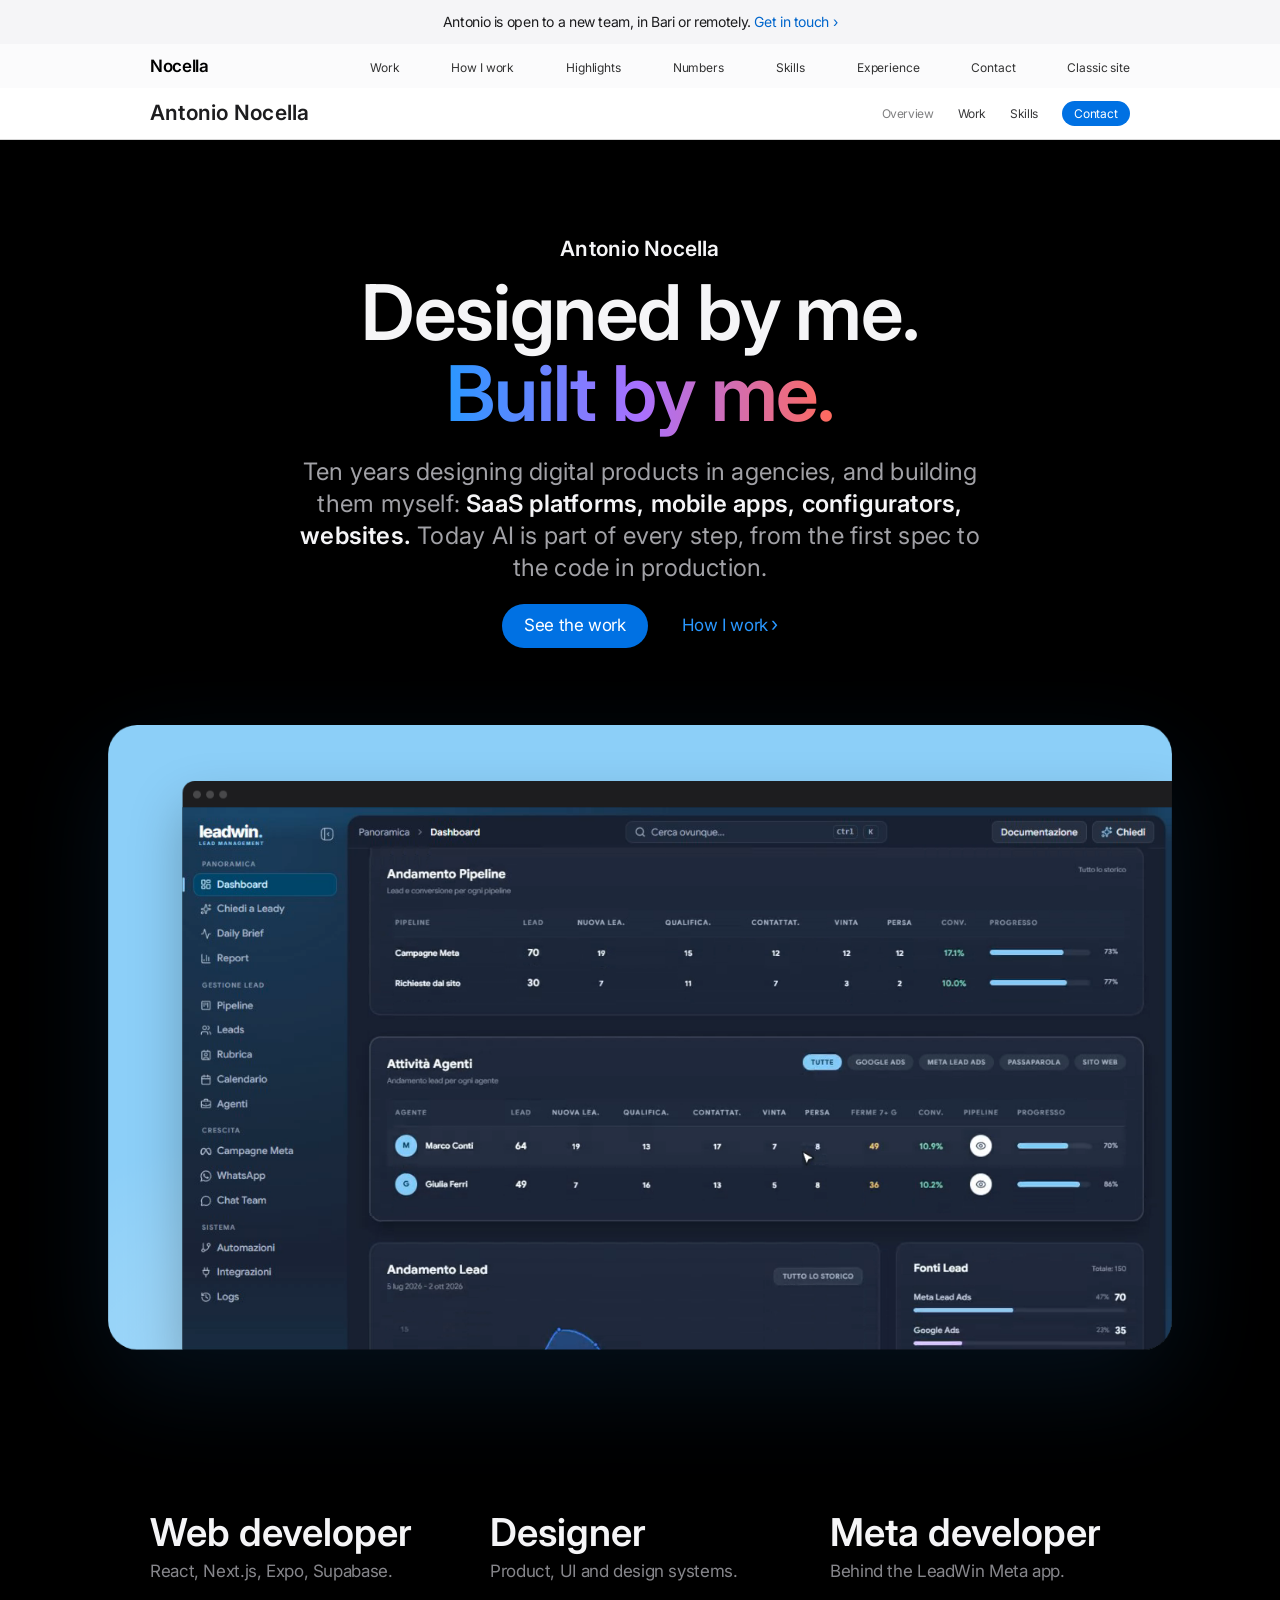
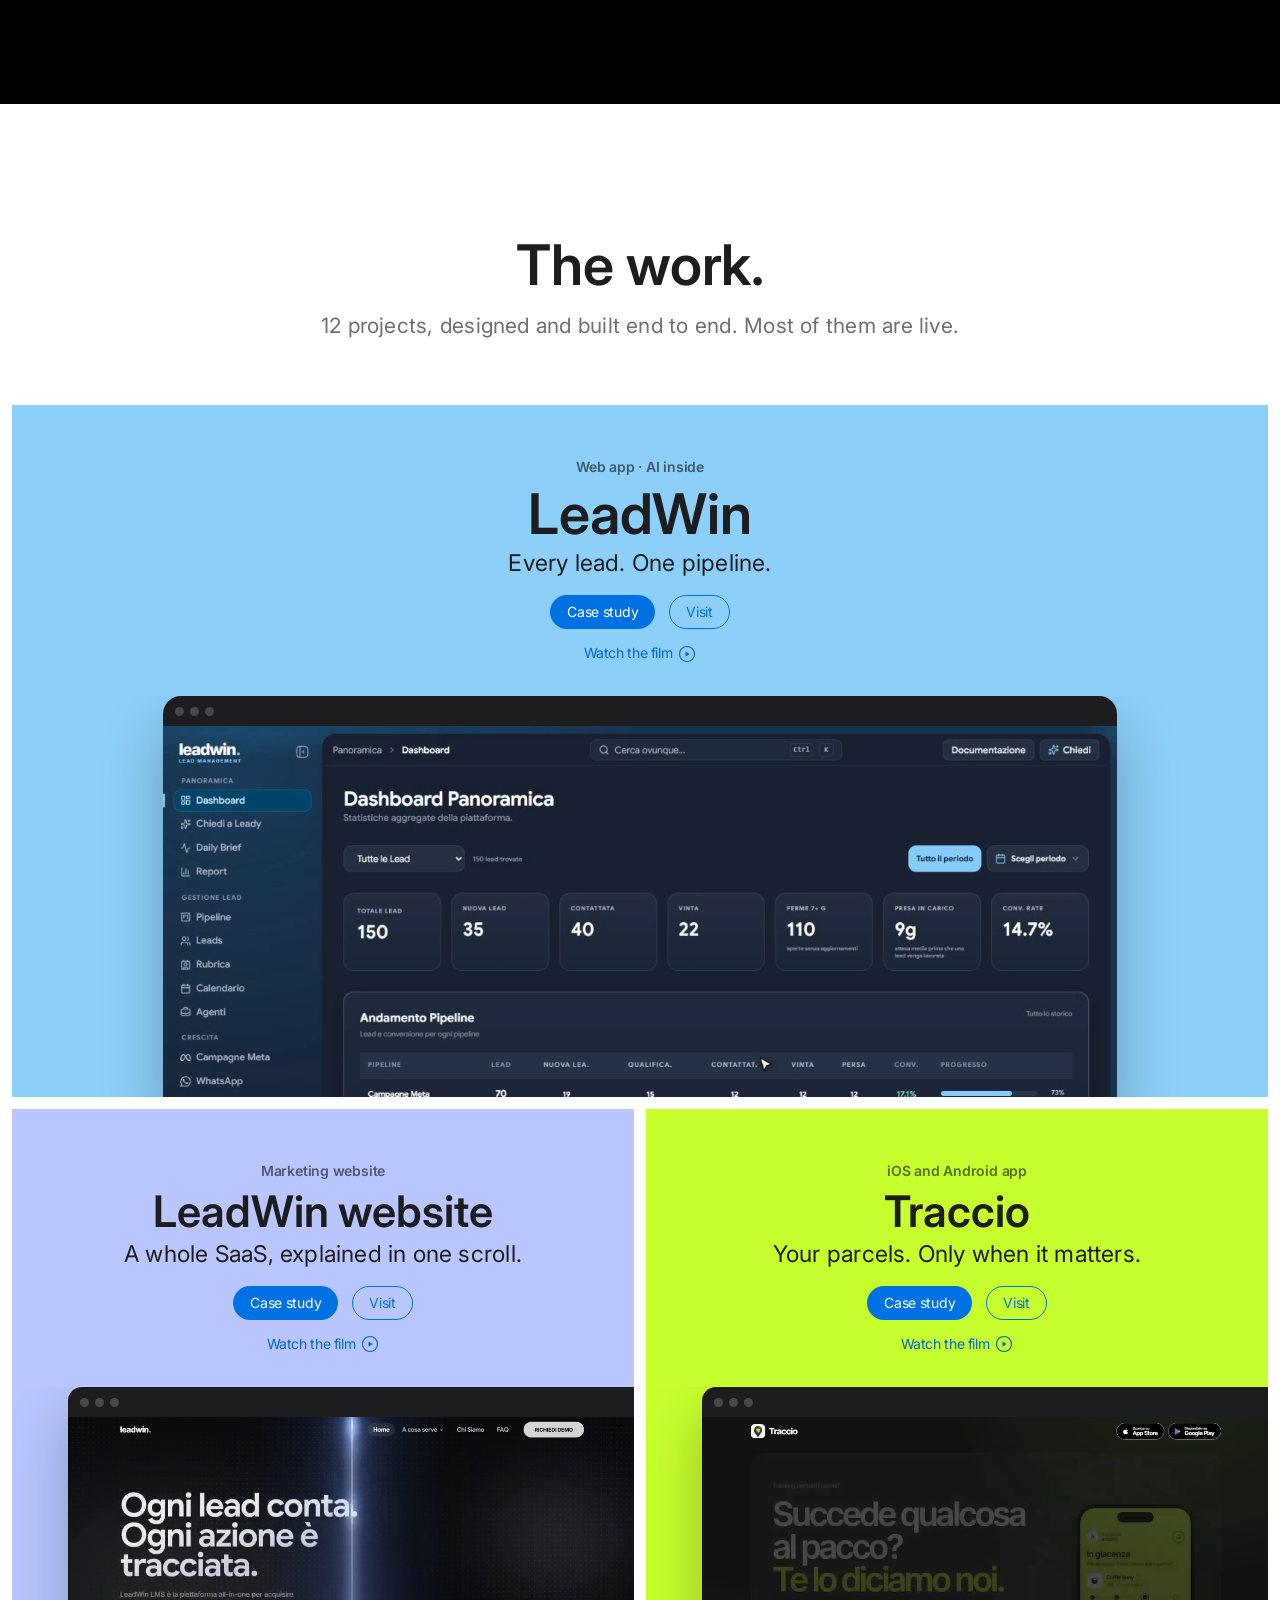
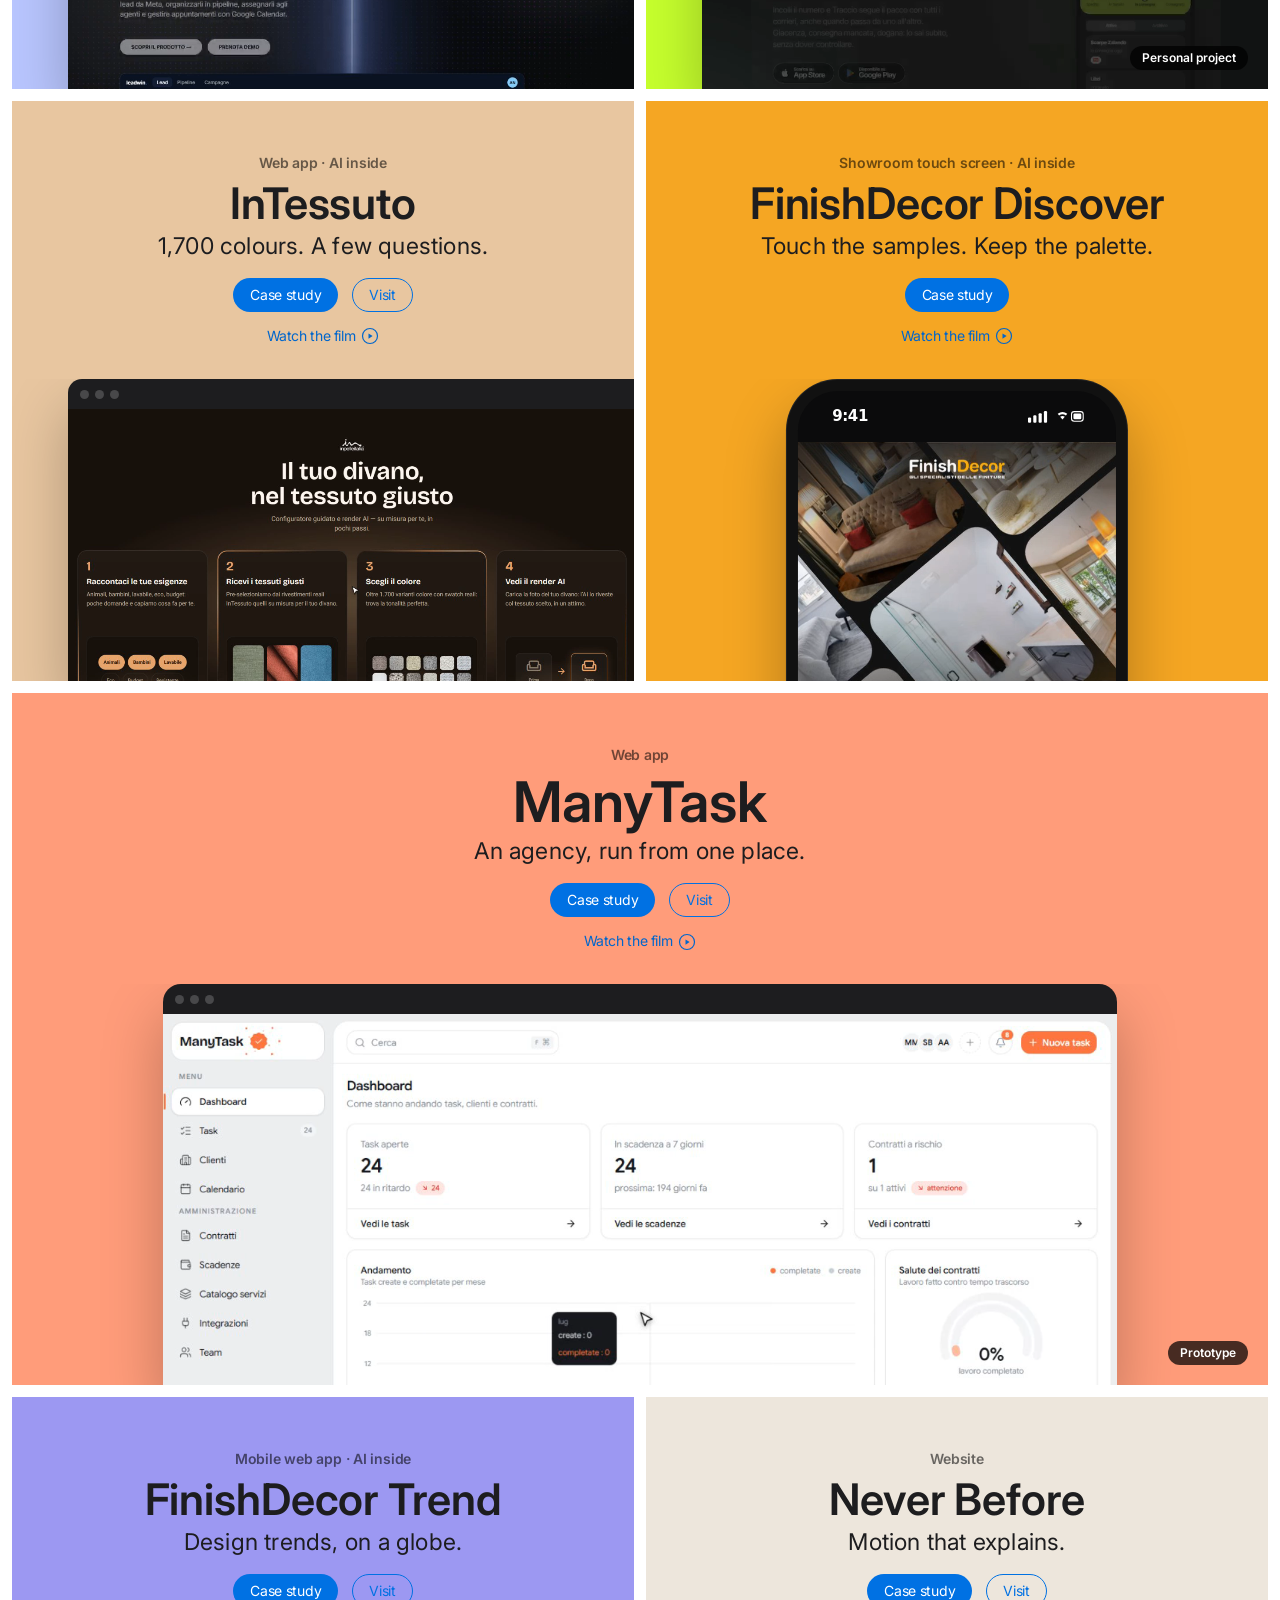
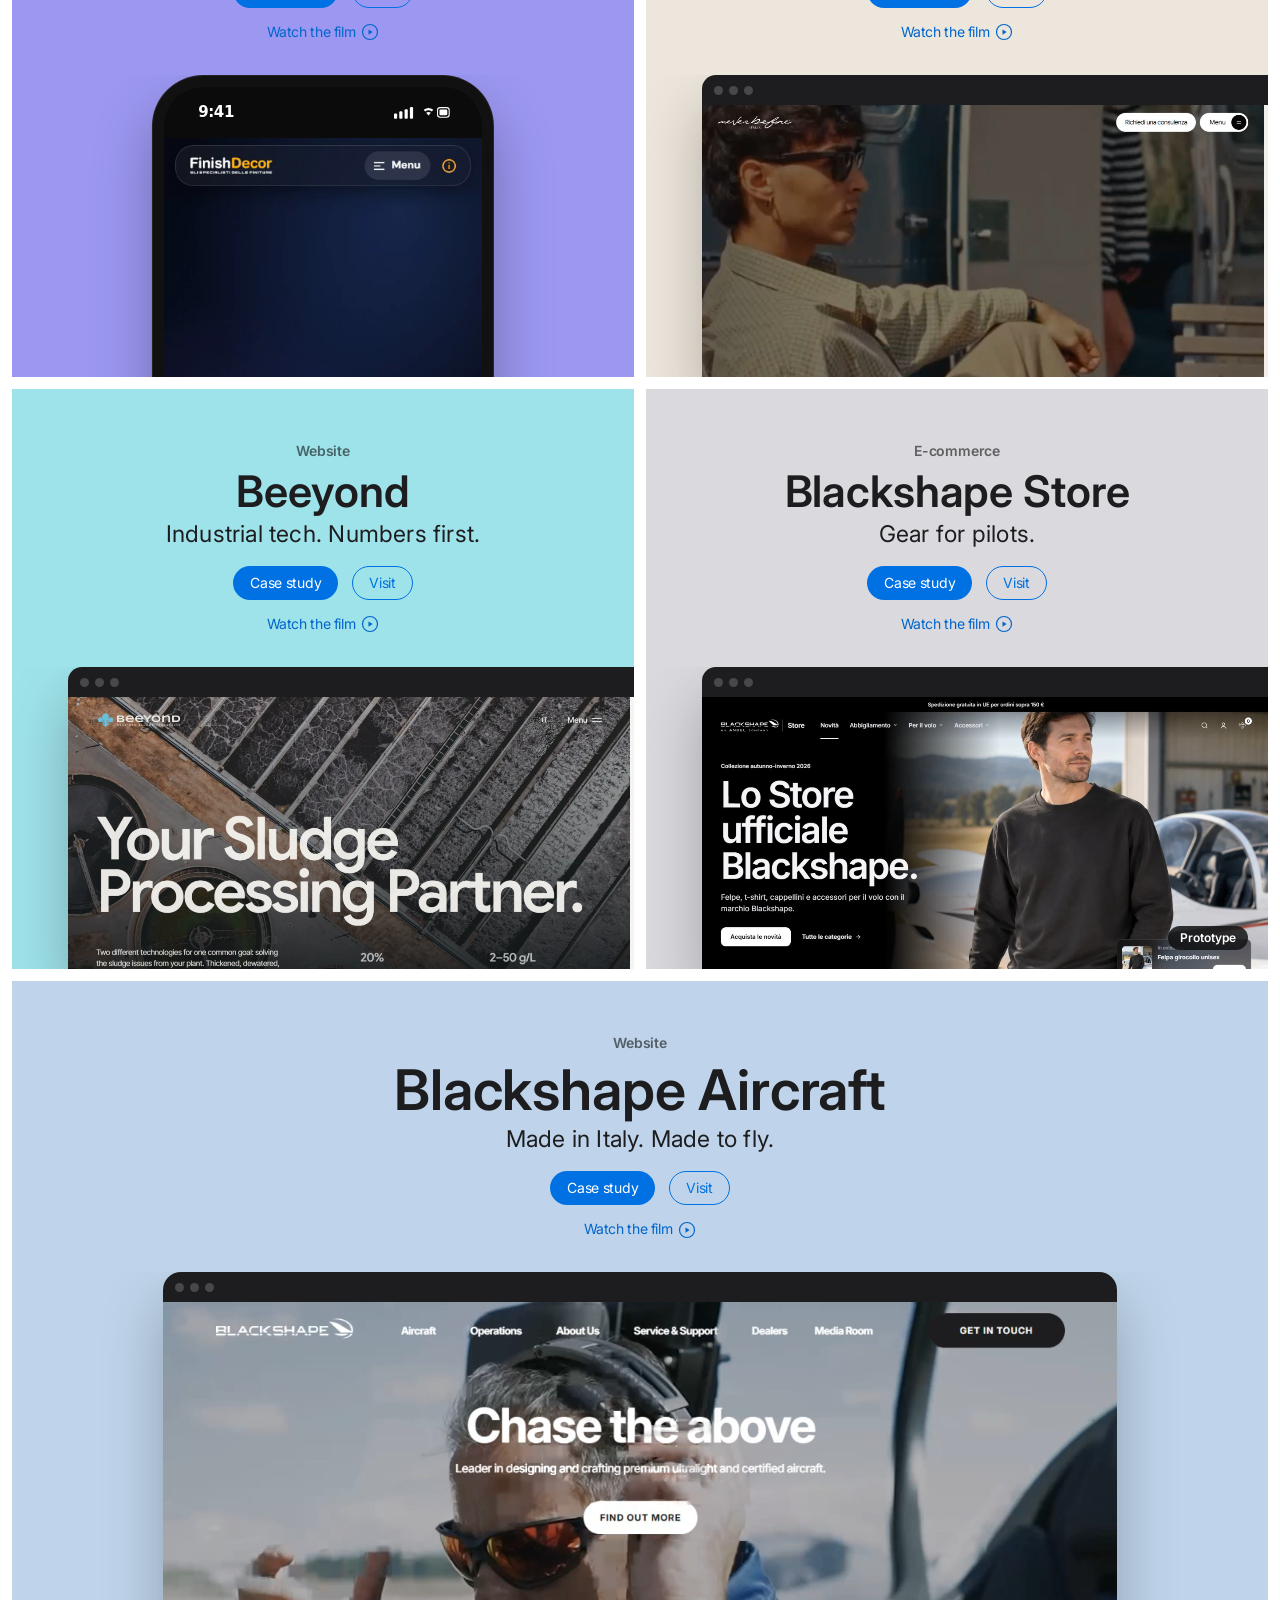
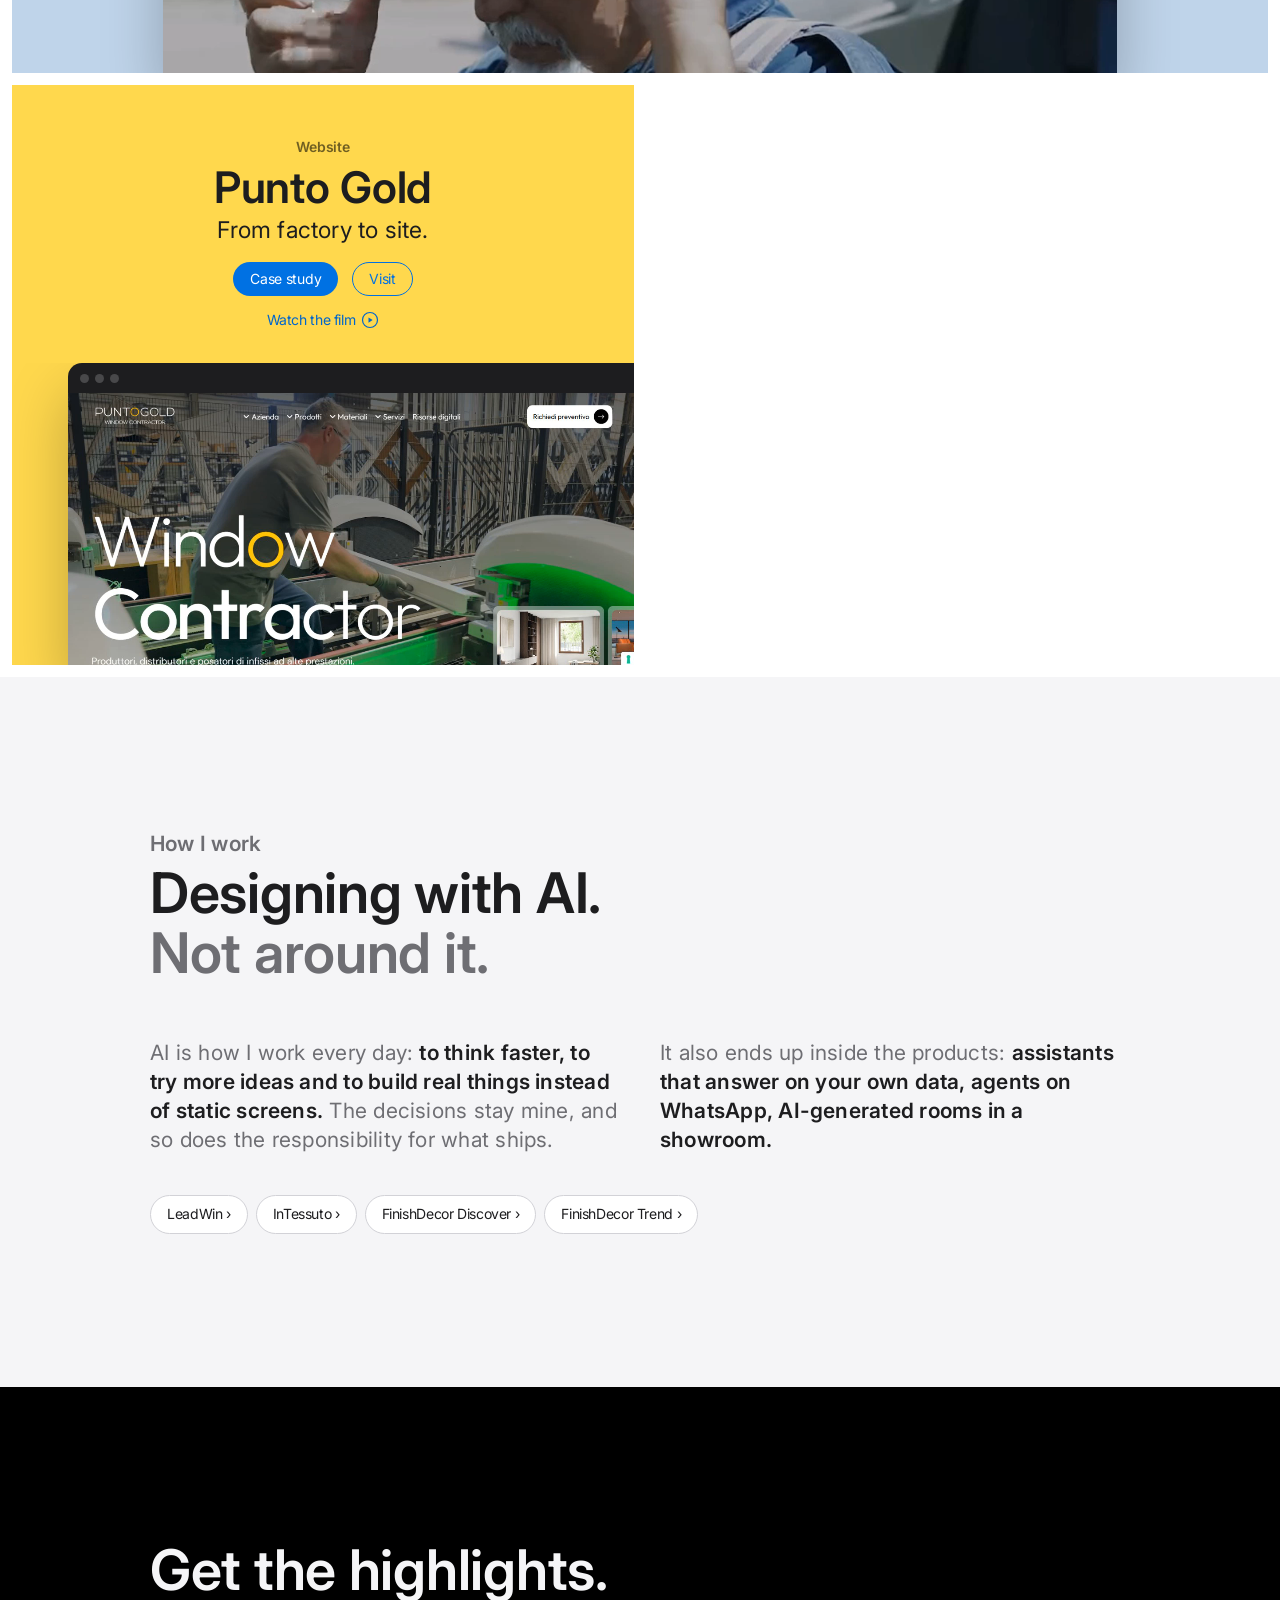
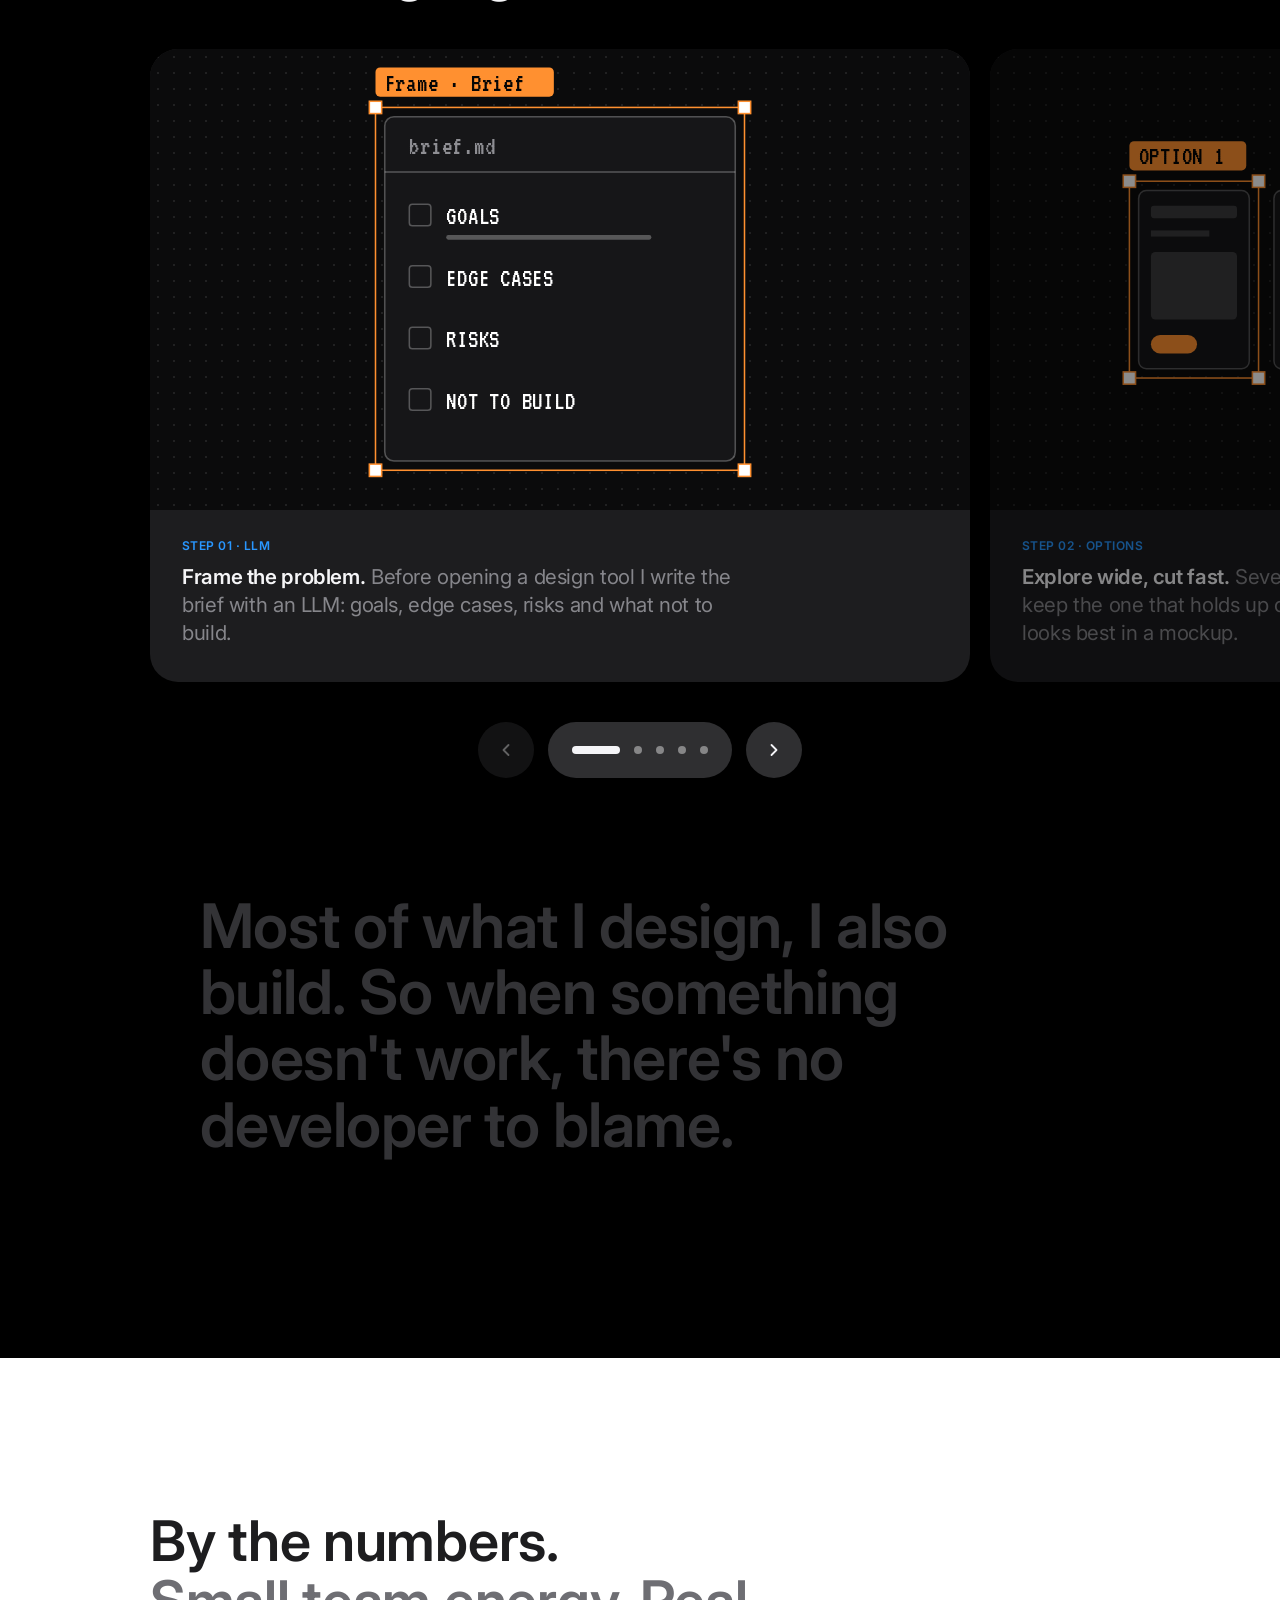
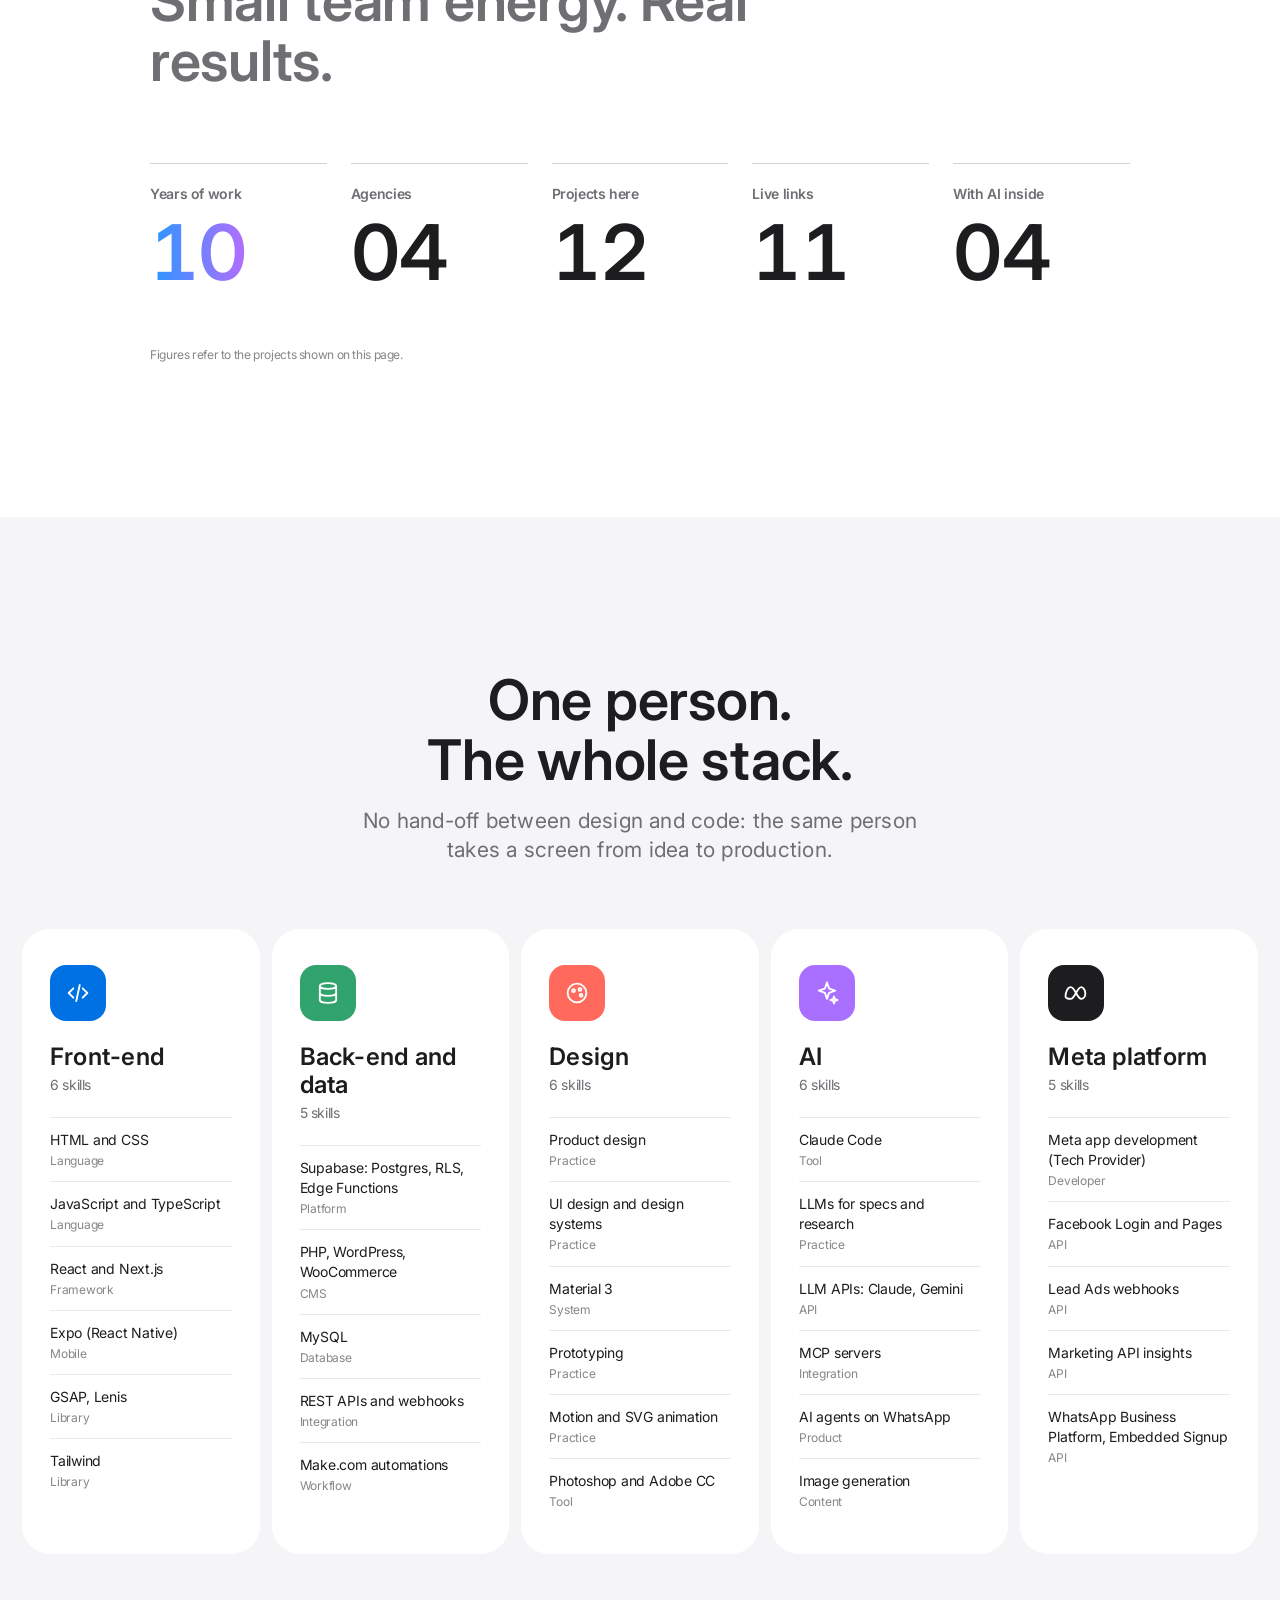
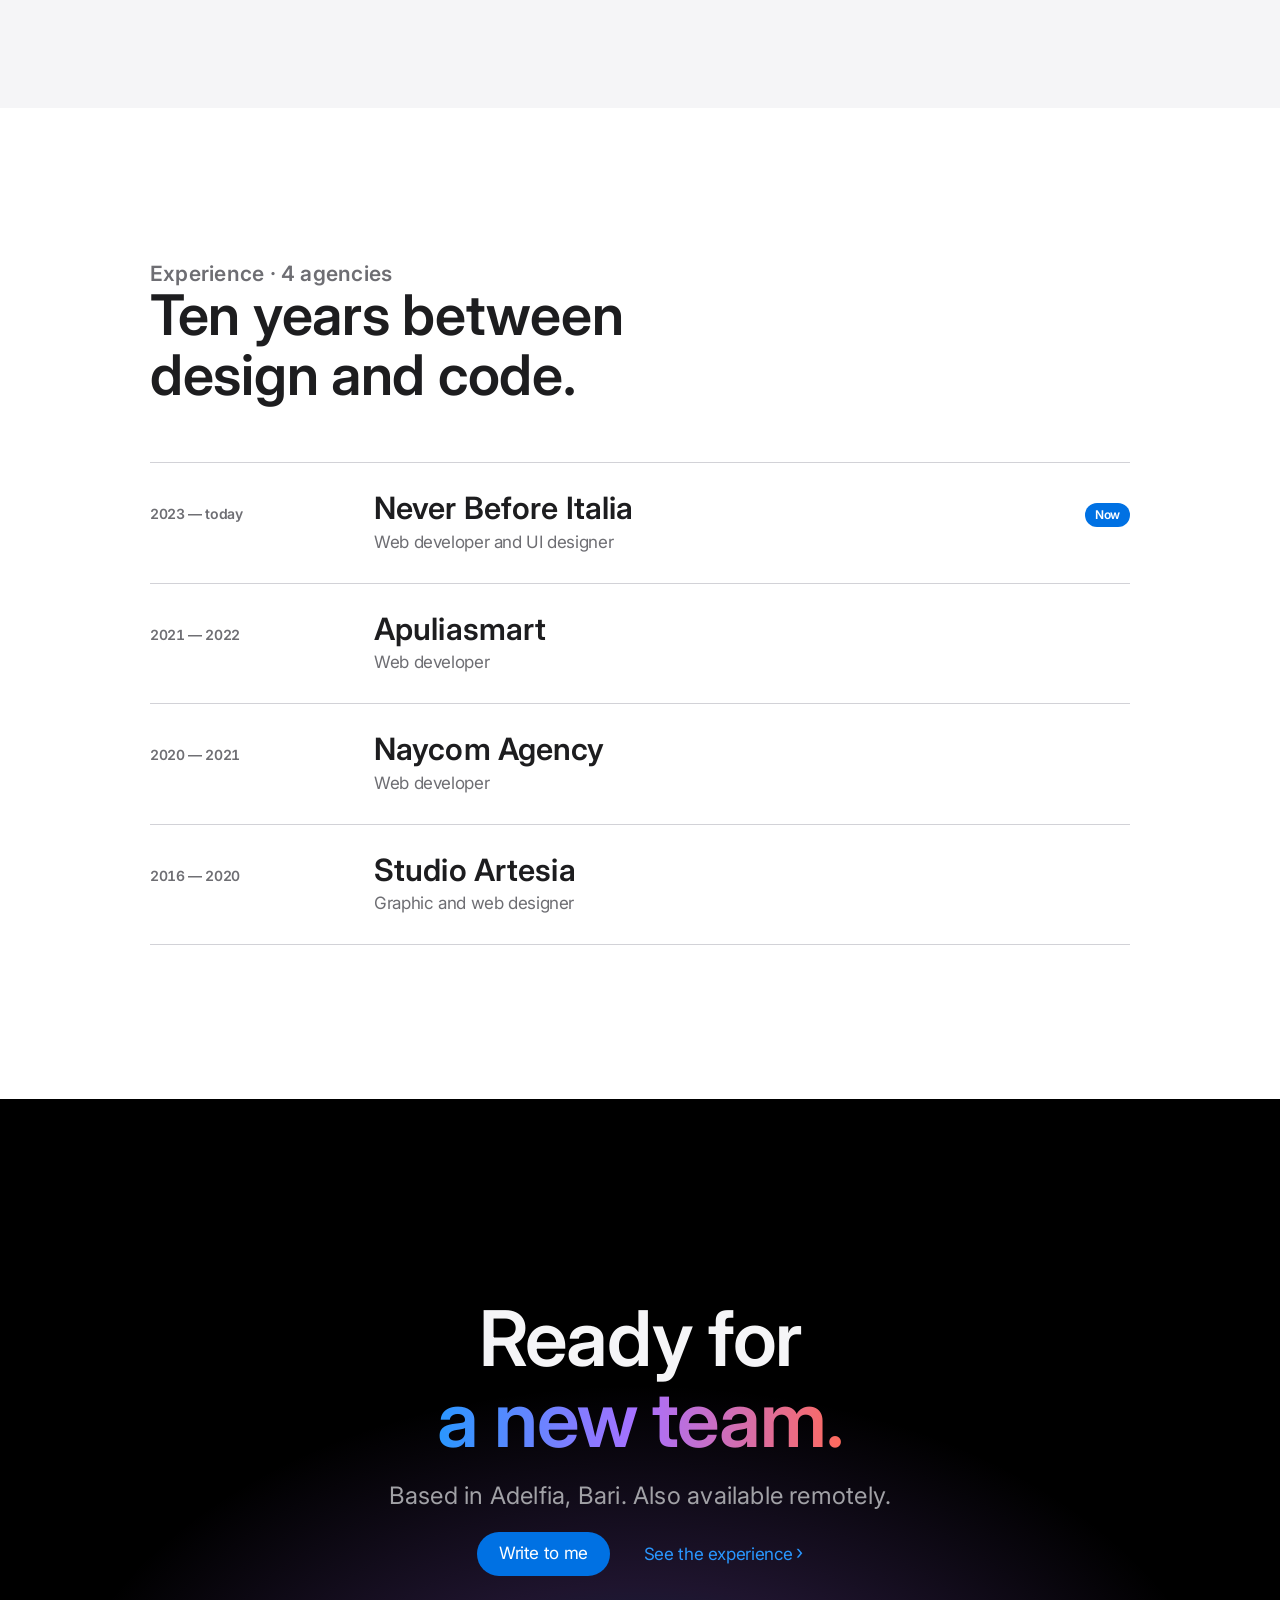
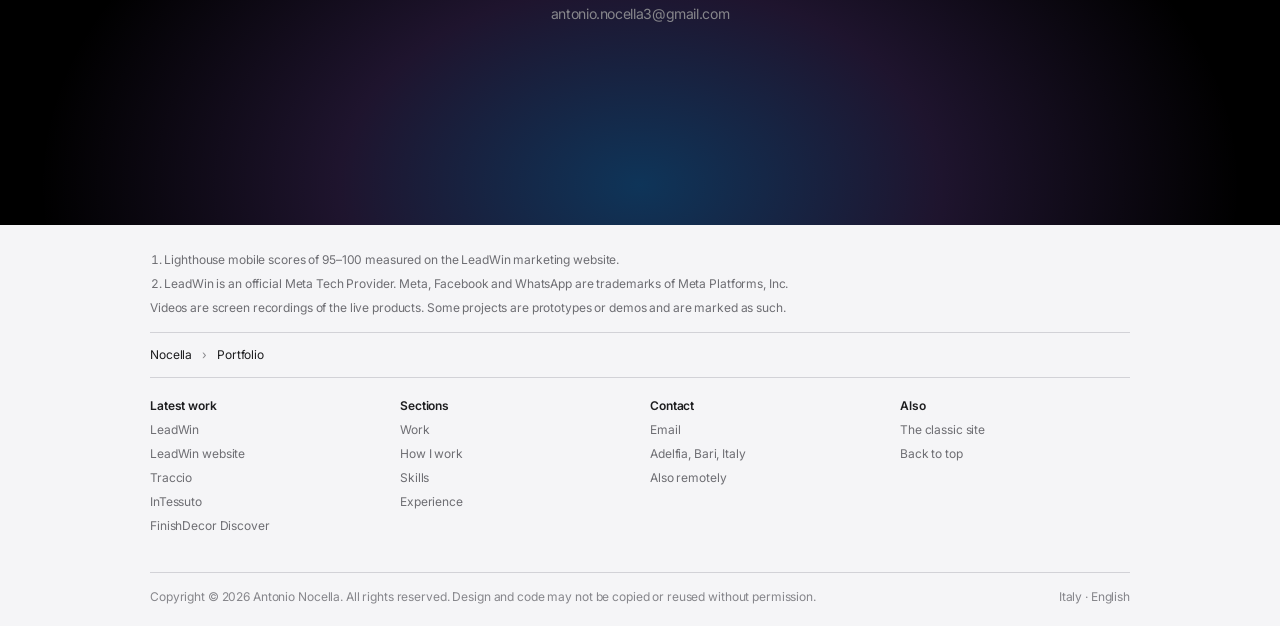
==== commit 1a69ddcf: "apple.html: load GSAP and VT323 for the animated step figures Co-Authored-By: Claude Opus 5.5 <norep" ====
--- a/apple.html
+++ b/apple.html
@@ -10,7 +10,7 @@
 <link rel="preconnect" href="https://fonts.googleapis.com">
 <link rel="preconnect" href="https://fonts.gstatic.com" crossorigin>
 <!-- su Apple si usa SF Pro di sistema; altrove Inter, la sorella più vicina -->
-<link href="https://fonts.googleapis.com/css2?family=Inter:wght@400;500;600;700&display=swap" rel="stylesheet">
+<link href="https://fonts.googleapis.com/css2?family=Inter:wght@400;500;600;700&family=VT323&display=swap" rel="stylesheet">
 <link href="device.css" rel="stylesheet">
 <style>
   /* copia della home in stile apple.com: stessi contenuti e dati (dati.js), tipografia SF, fondi bianchi e grigio chiaro, tile, link blu */
@@ -463,6 +463,7 @@
   </div>
 </footer>
 
+<script src="https://cdnjs.cloudflare.com/ajax/libs/gsap/3.12.5/gsap.min.js"></script>
 <script src="dati.js"></script>
 <script src="motivi.js"></script>
 <script>
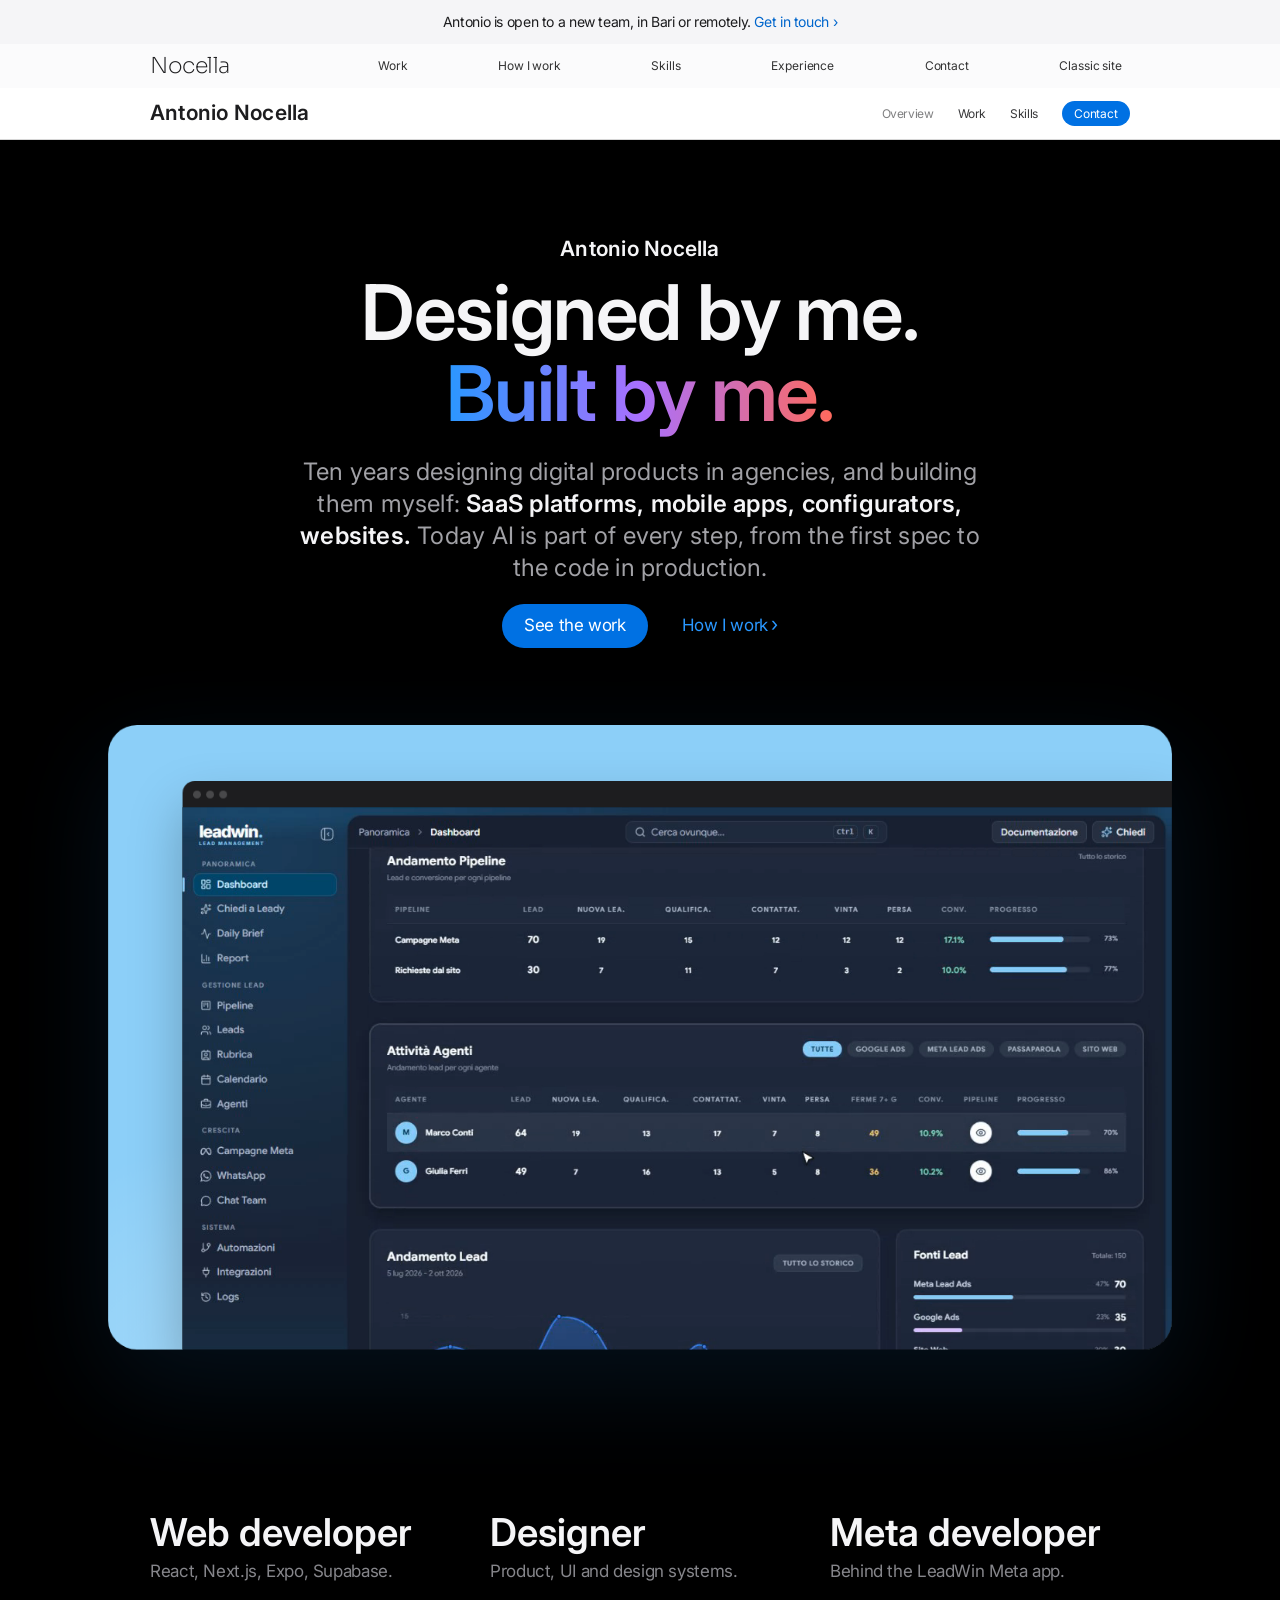
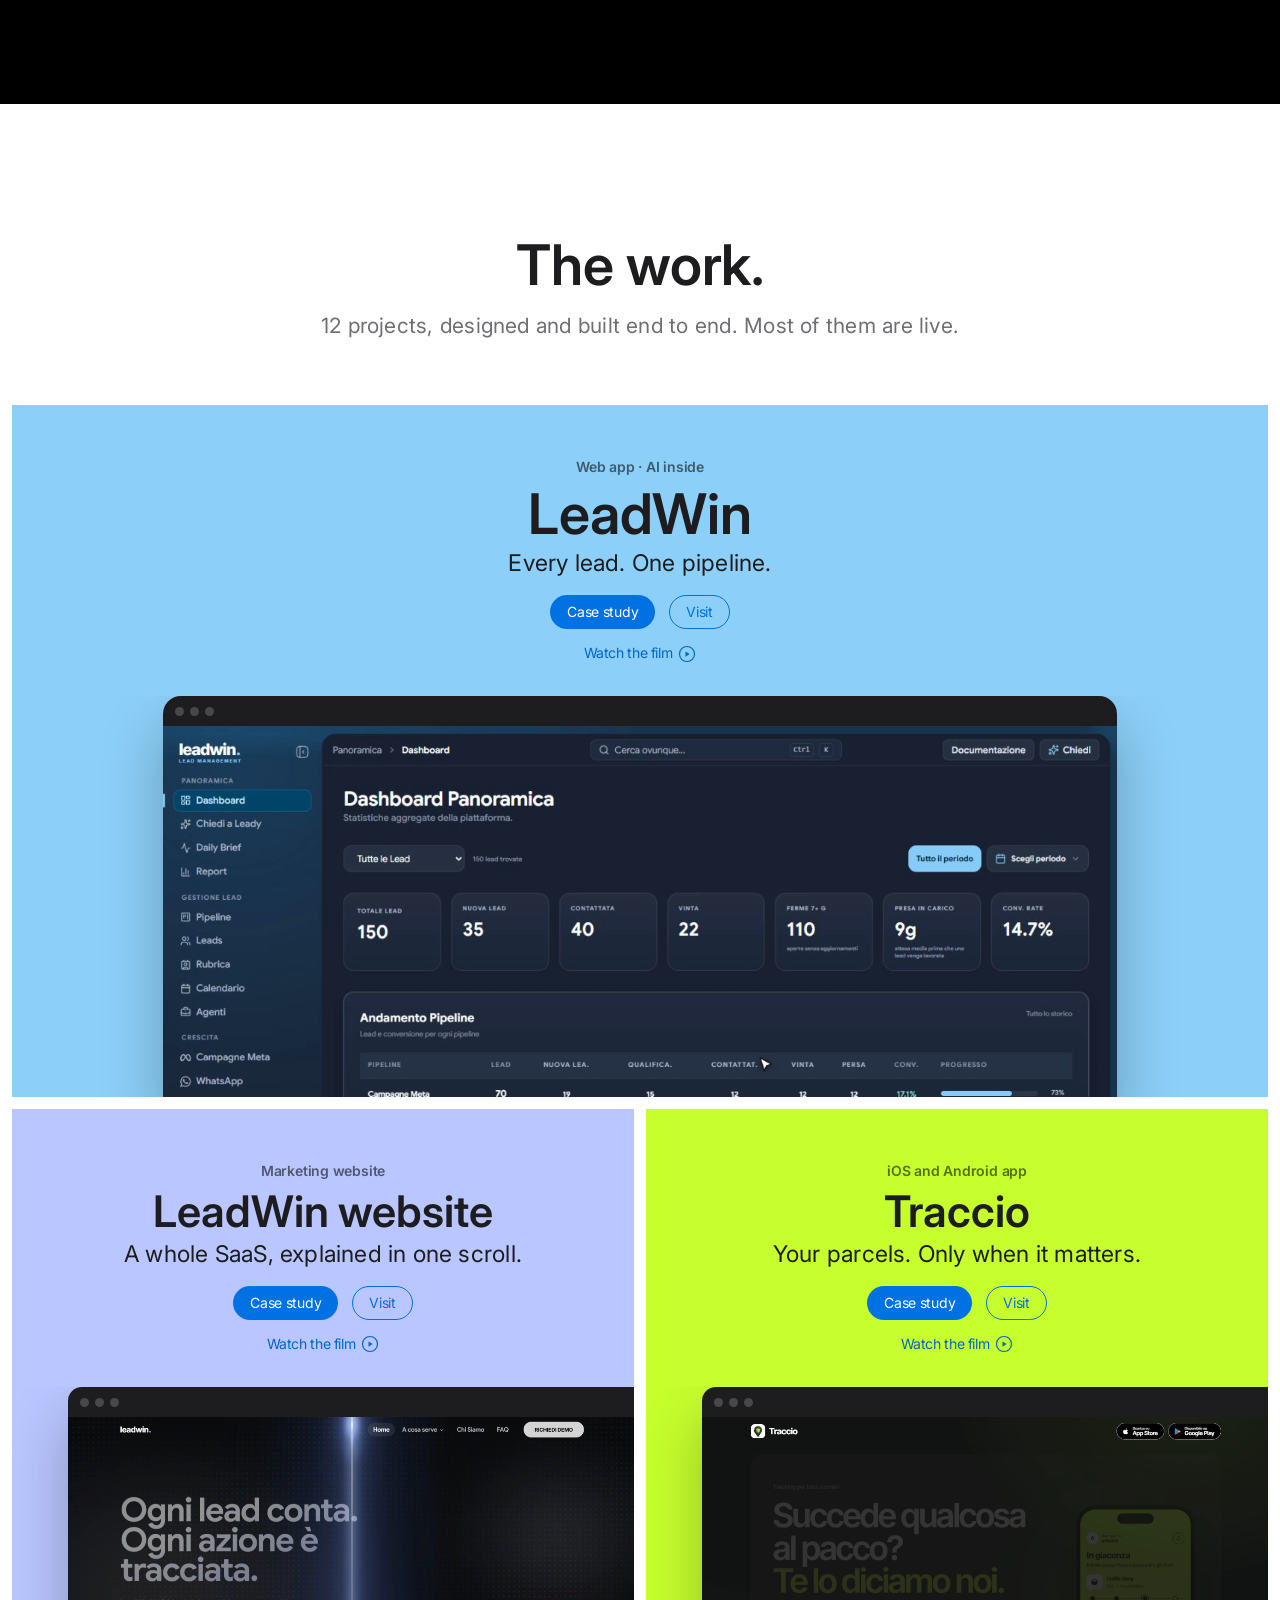
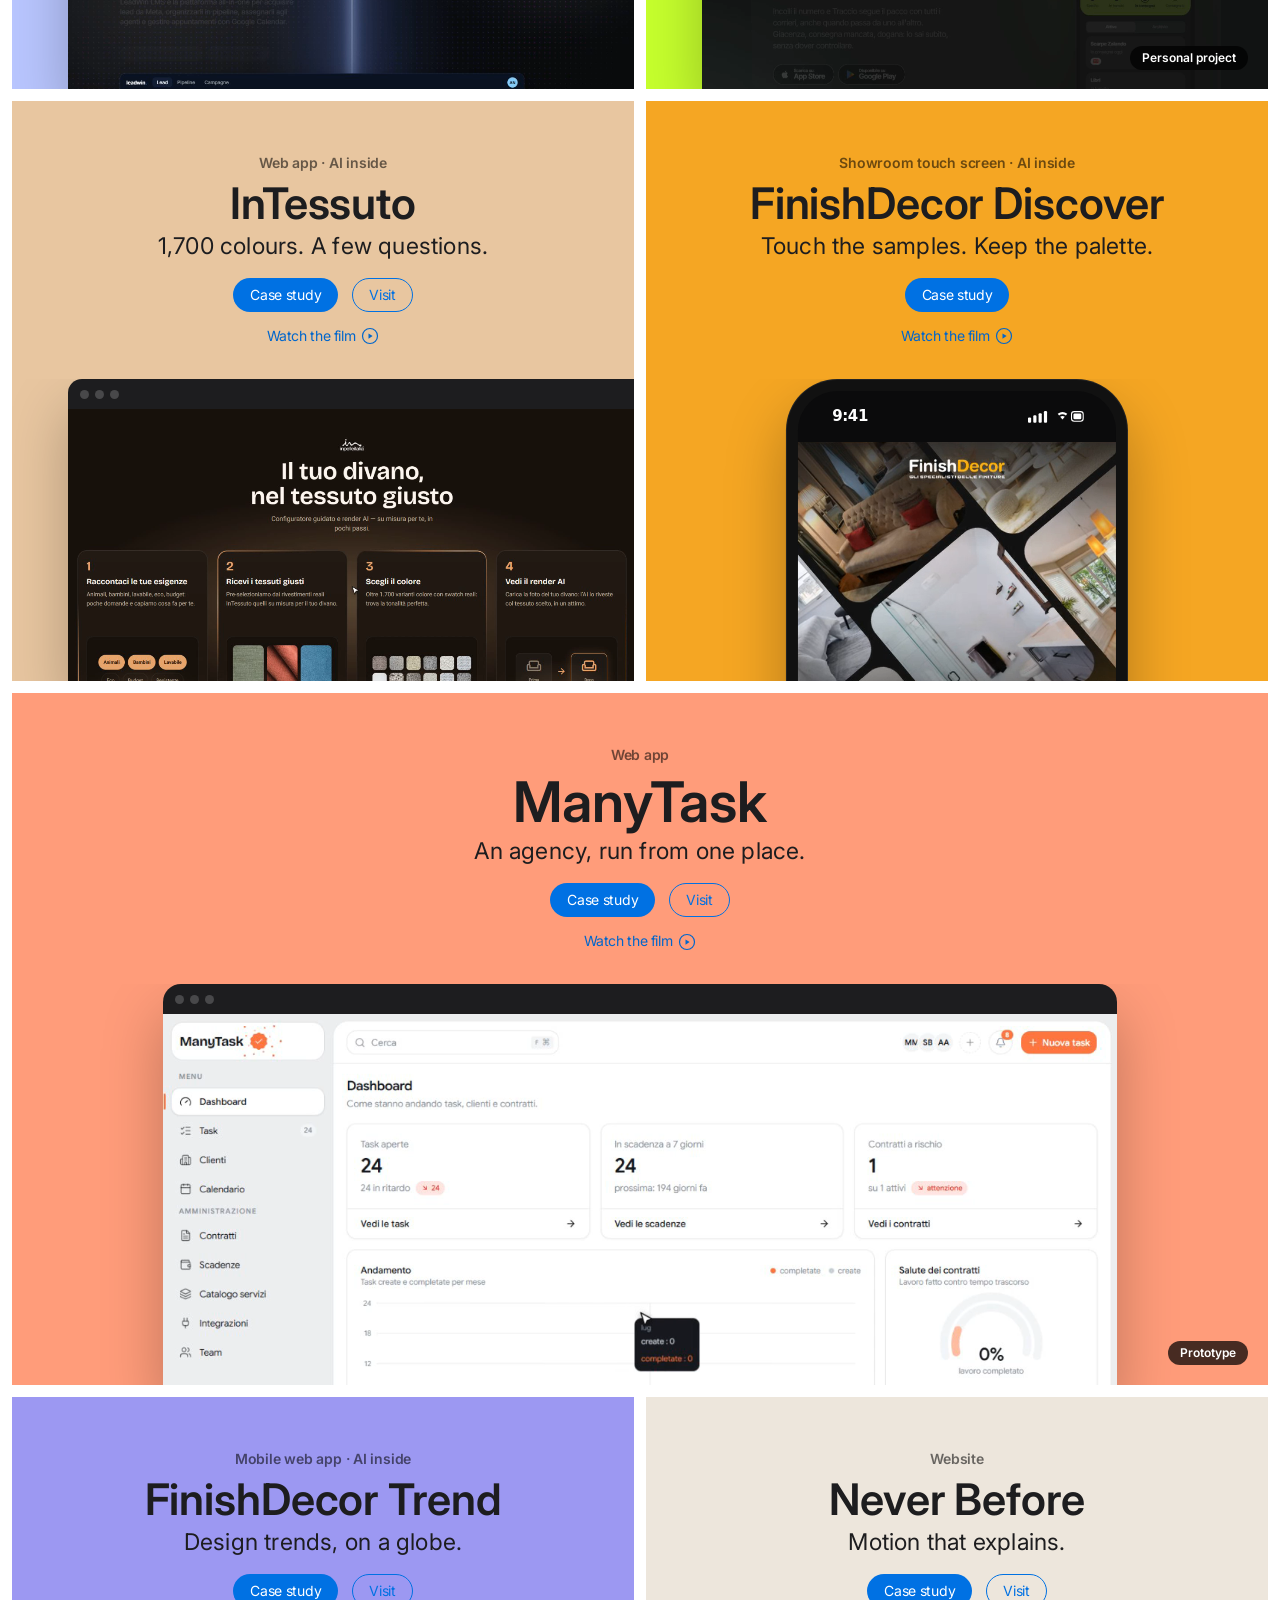
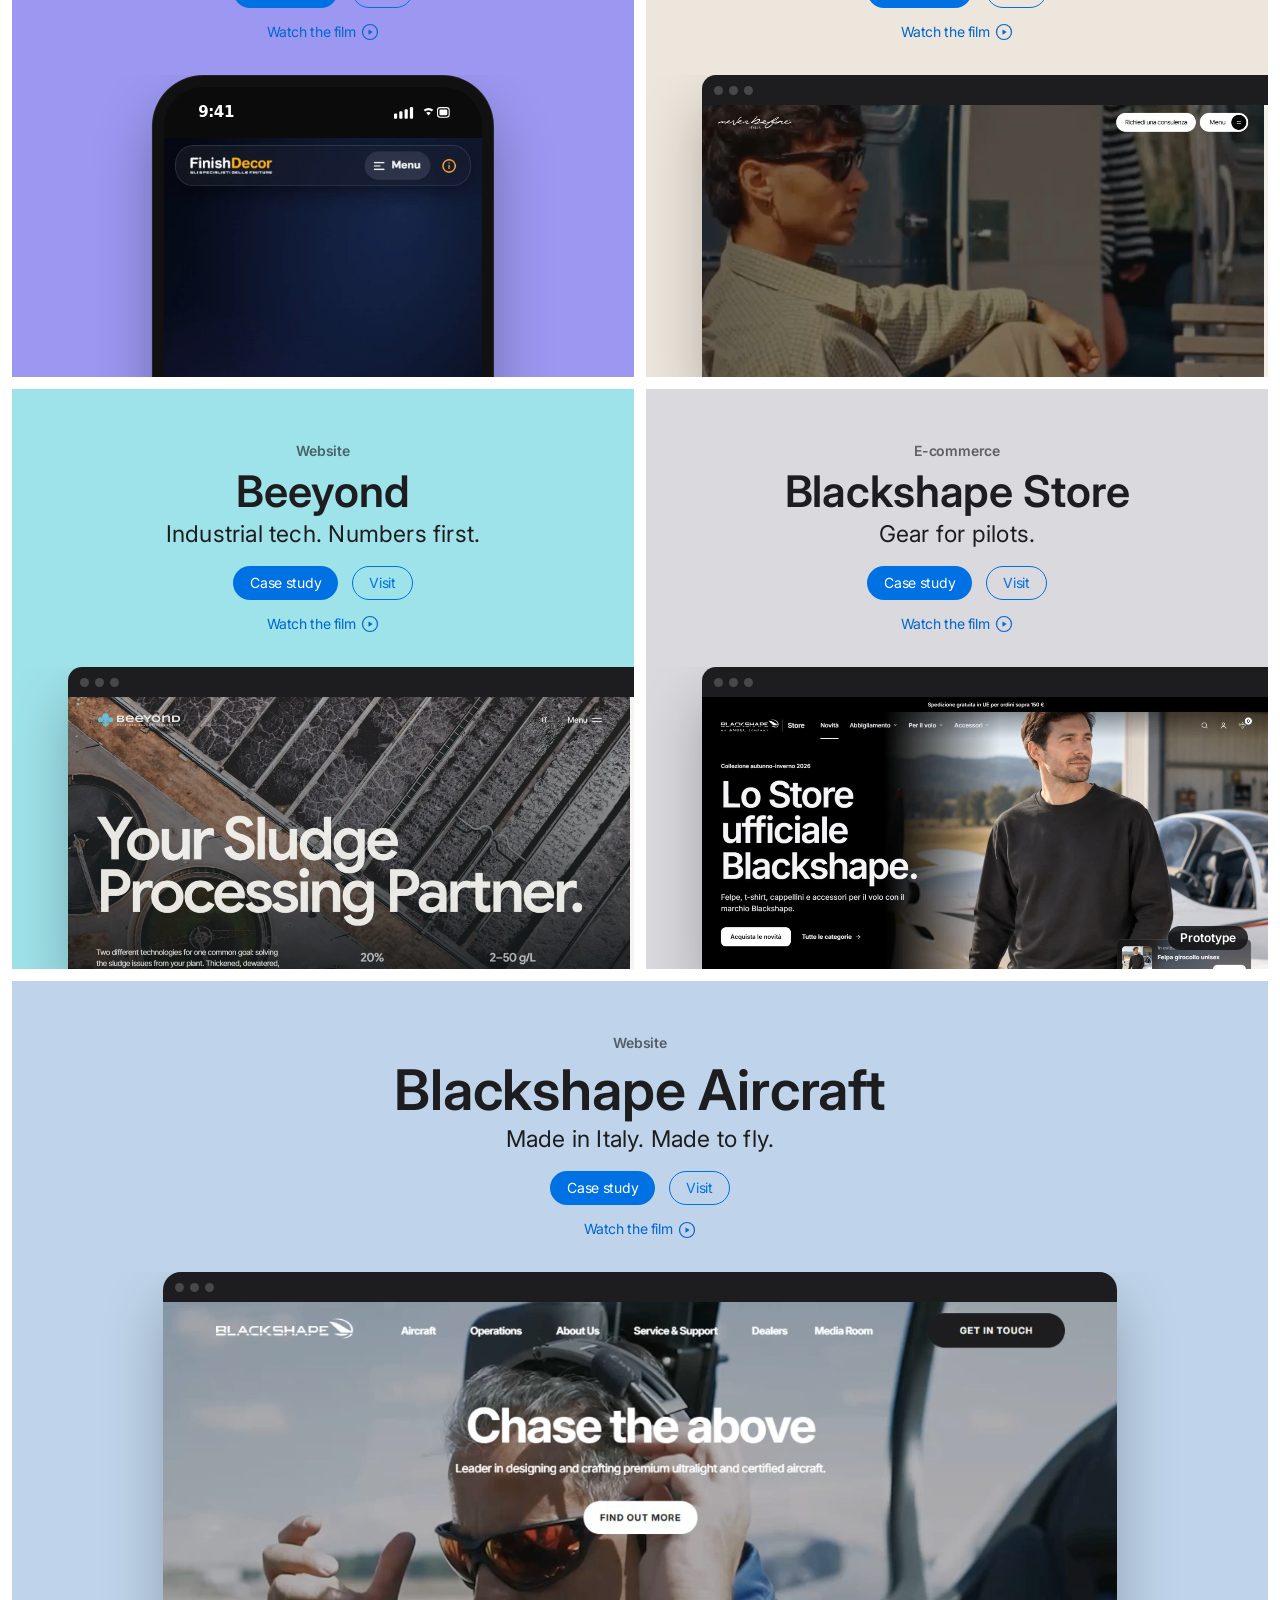
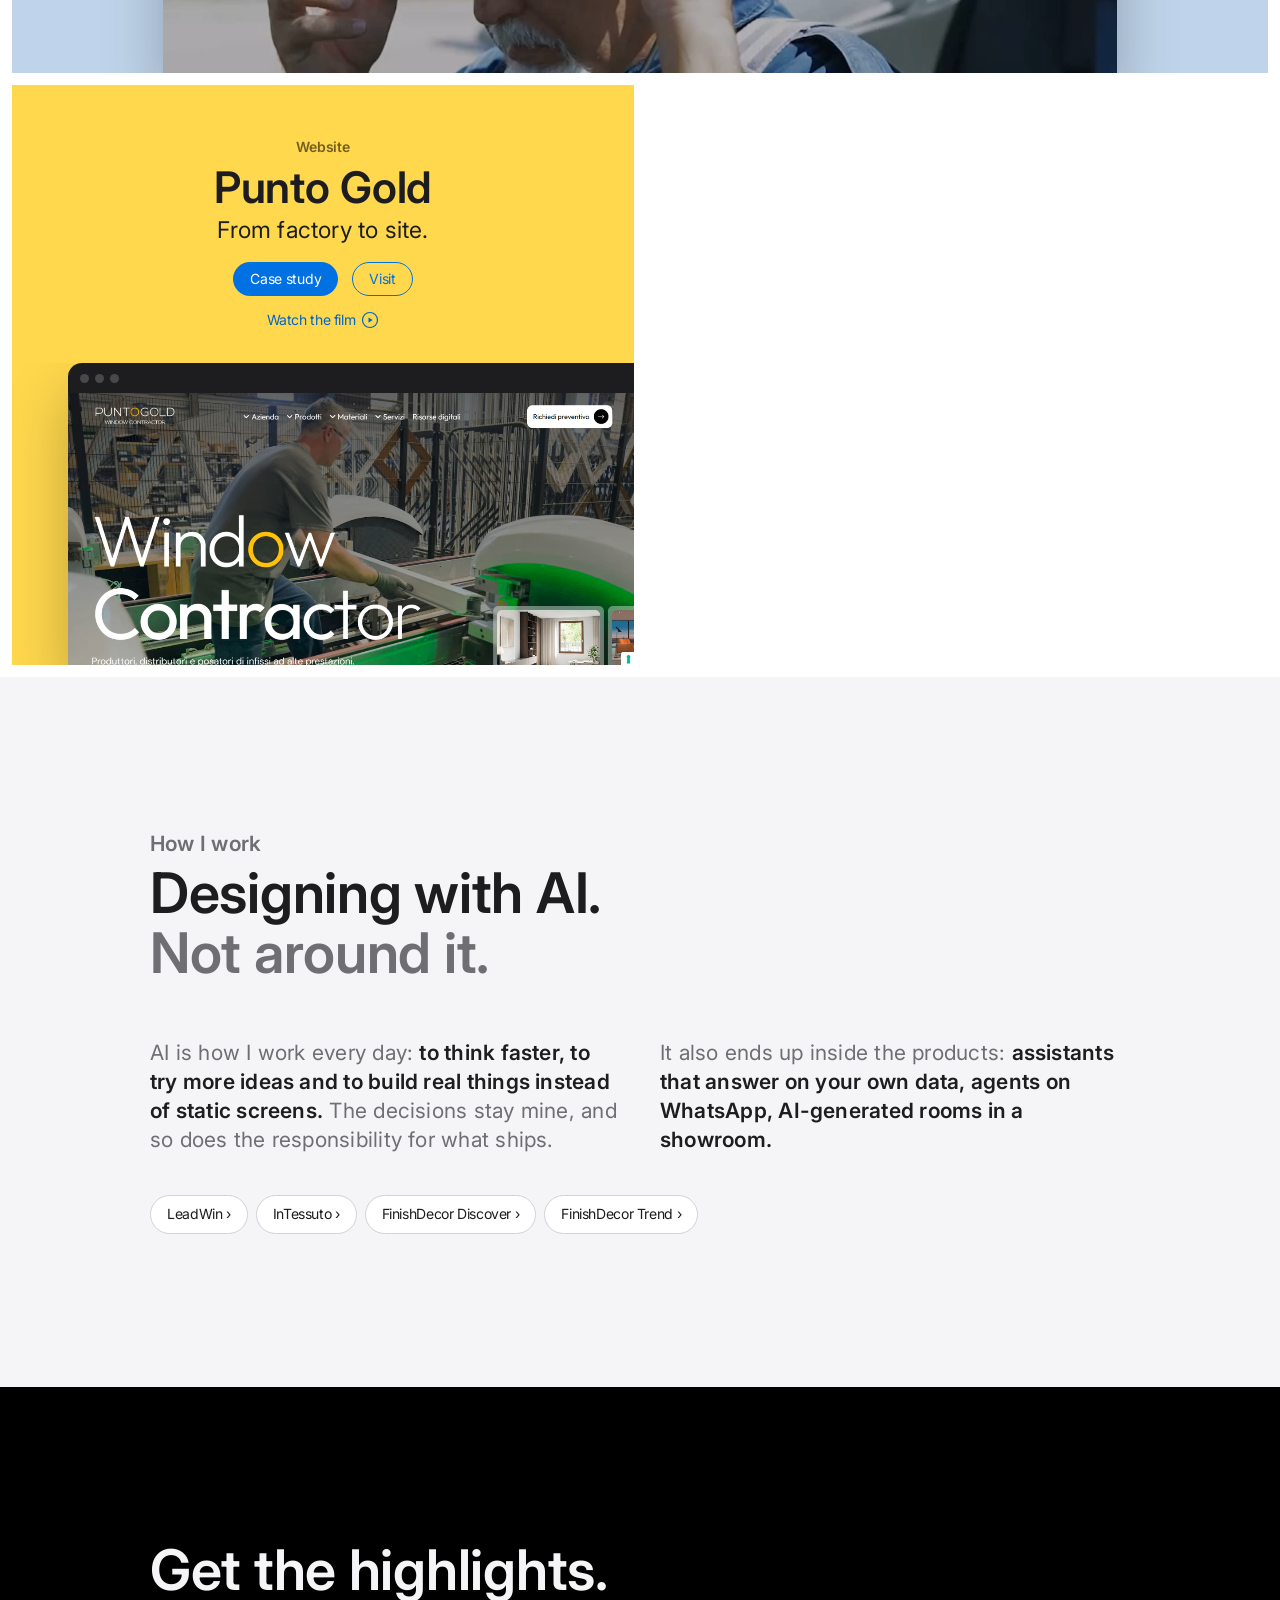
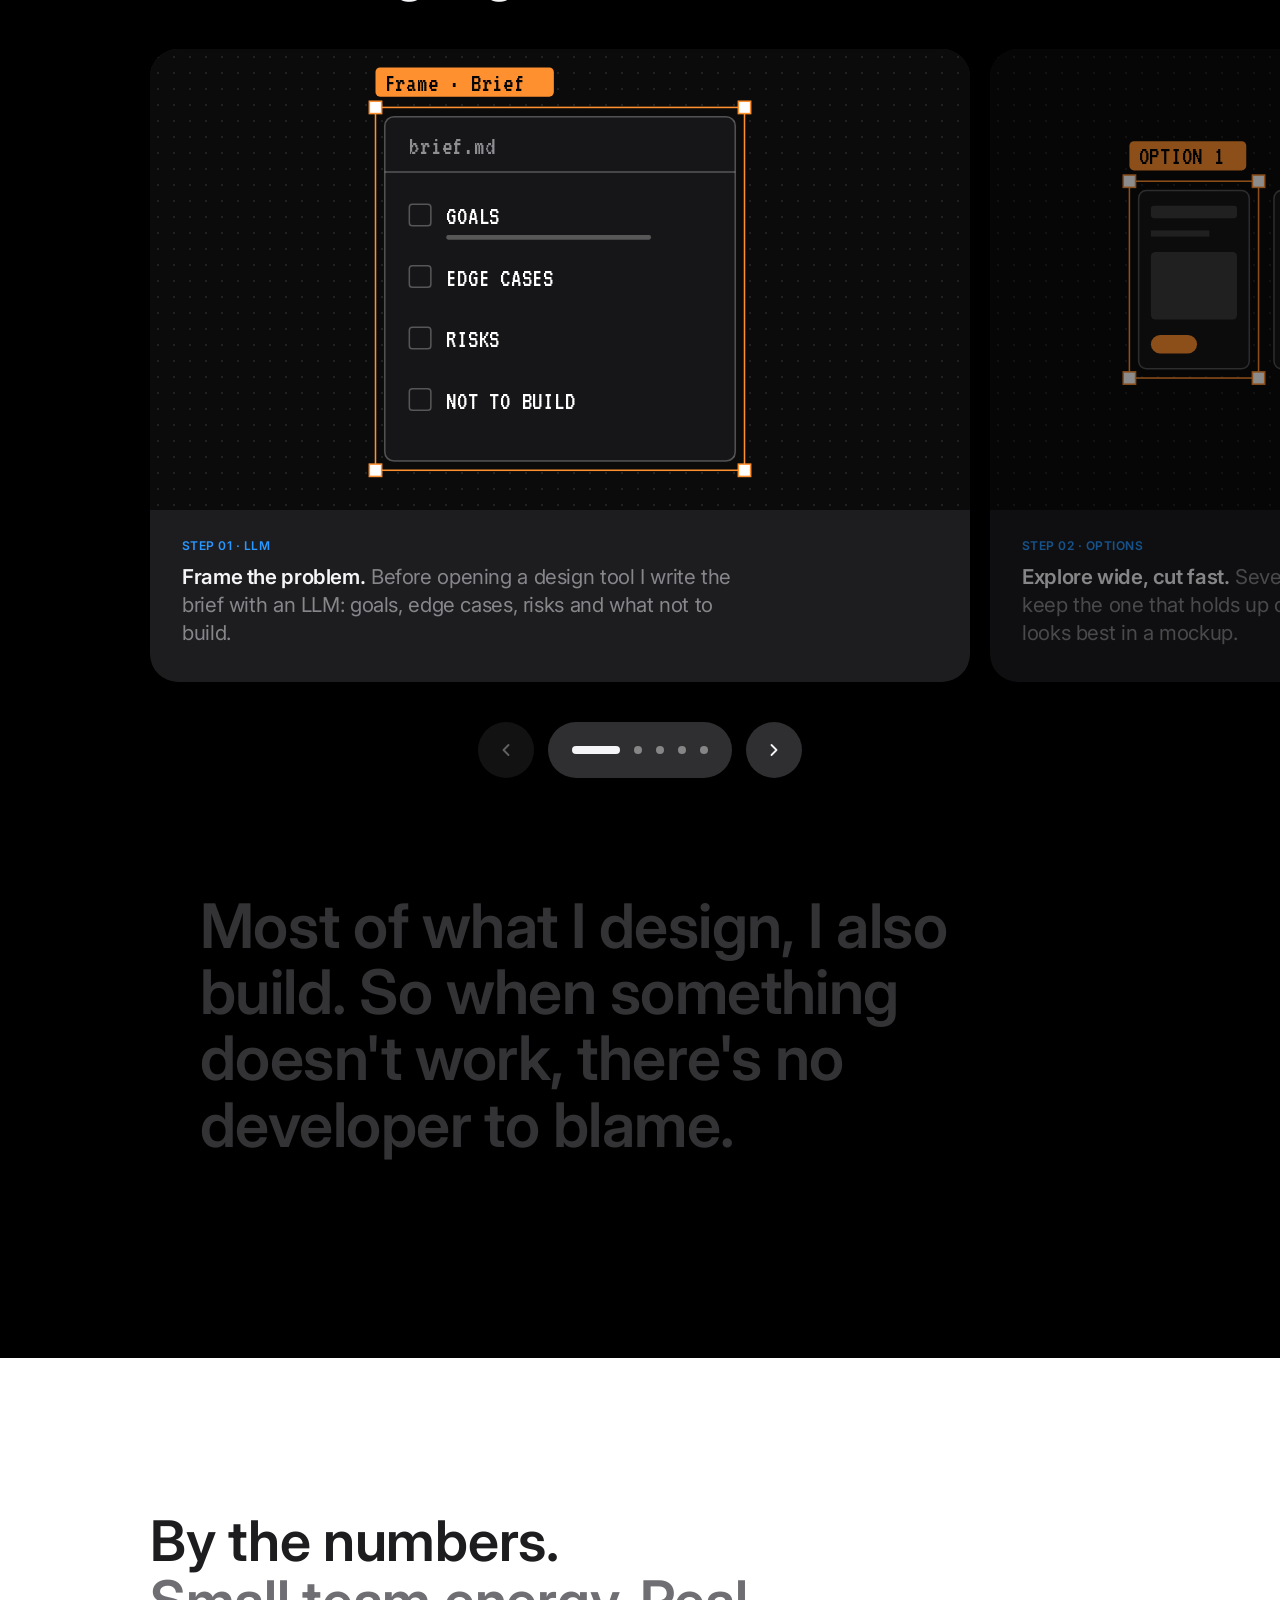
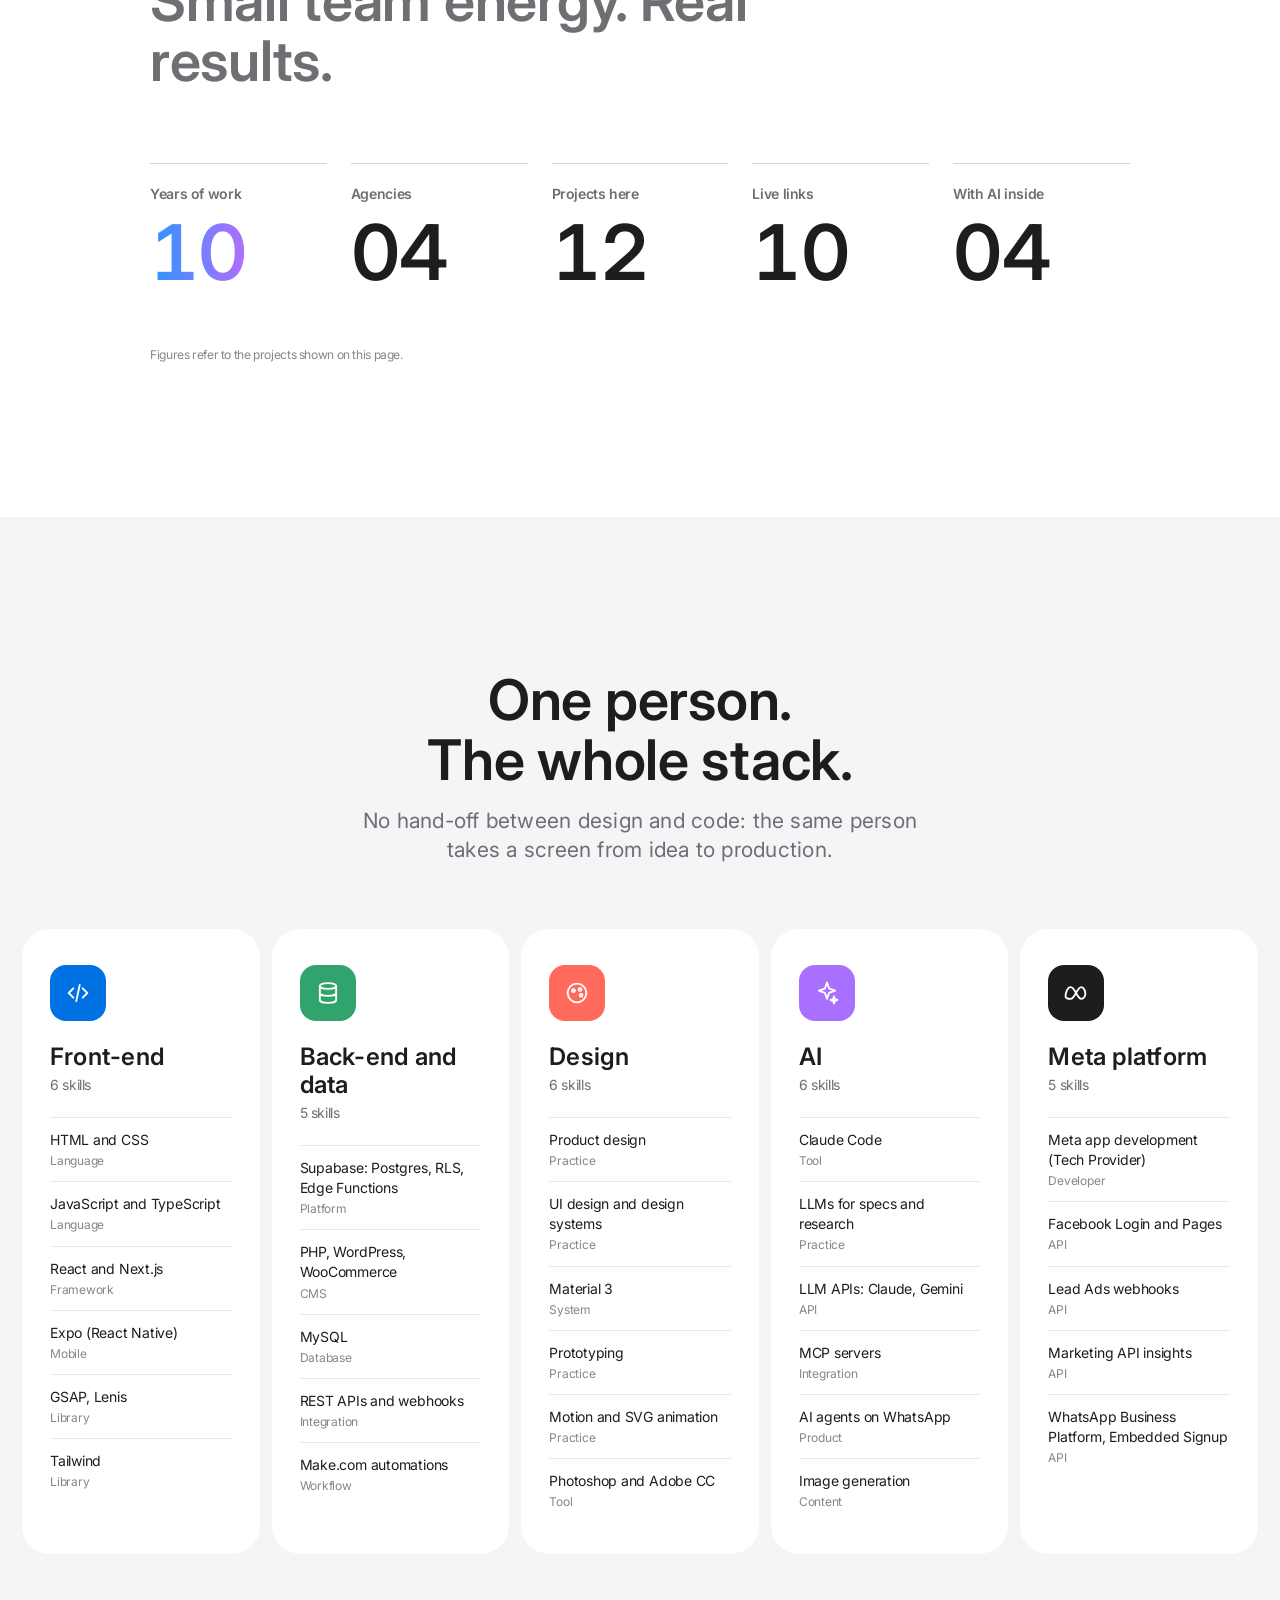
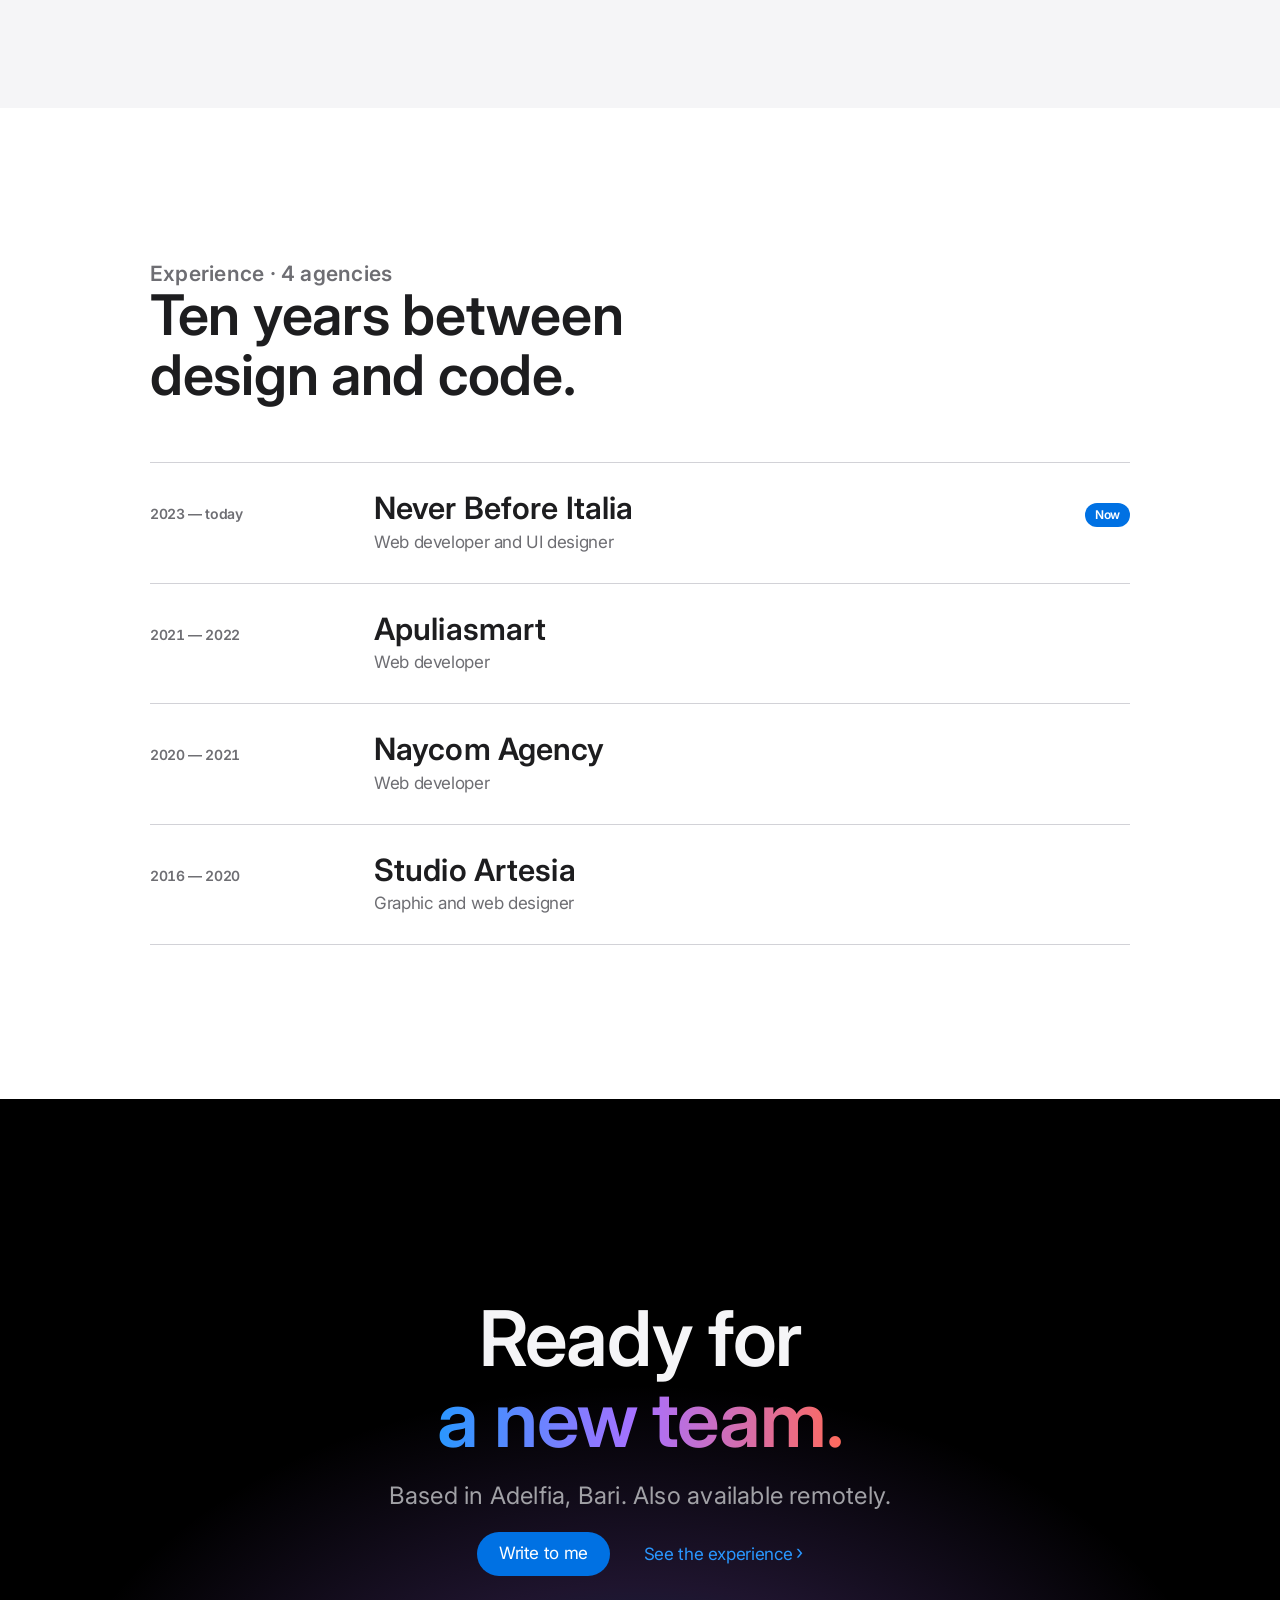
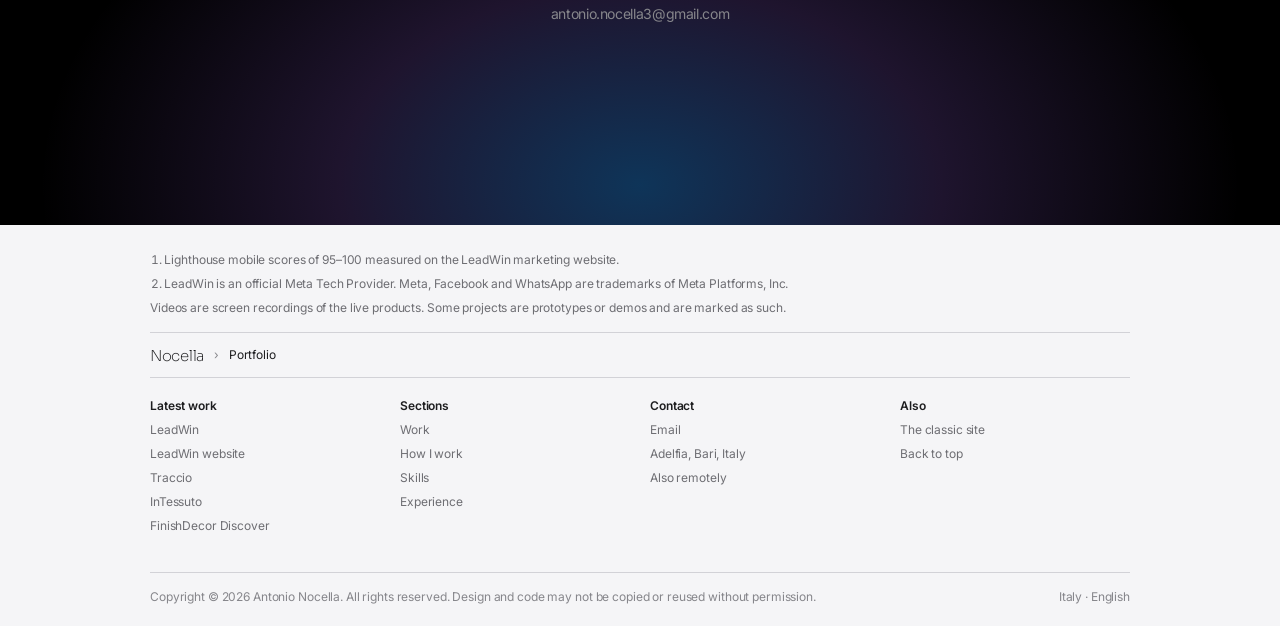
==== commit 3fe5b467: "apple.html: Nocella wordmark as logo, Apple-style mega menu Desktop: hovering a global nav item expa" ====
--- a/apple.html
+++ b/apple.html
@@ -10,7 +10,7 @@
 <link rel="preconnect" href="https://fonts.googleapis.com">
 <link rel="preconnect" href="https://fonts.gstatic.com" crossorigin>
 <!-- su Apple si usa SF Pro di sistema; altrove Inter, la sorella più vicina -->
-<link href="https://fonts.googleapis.com/css2?family=Inter:wght@400;500;600;700&family=VT323&display=swap" rel="stylesheet">
+<link href="https://fonts.googleapis.com/css2?family=Inter:wght@400;500;600;700&family=VT323&family=Sora:wght@200&display=swap" rel="stylesheet">
 <link href="device.css" rel="stylesheet">
 <style>
   /* copia della home in stile apple.com: stessi contenuti e dati (dati.js), tipografia SF, fondi bianchi e grigio chiaro, tile, link blu */
@@ -36,6 +36,7 @@
     --gutter: max(22px, env(safe-area-inset-left));
   }
   * { box-sizing: border-box; margin: 0; padding: 0; }
+  [hidden] { display: none !important; }
   html { scroll-behavior: smooth; scroll-padding-top: 64px; }
   body { font-family: var(--sans); background: var(--bg); color: var(--fg); font-size: 17px; line-height: 1.47059; font-weight: 400; letter-spacing: -0.022em; -webkit-font-smoothing: antialiased; -moz-osx-font-smoothing: grayscale; overflow-x: hidden; }
   img, video { display: block; max-width: 100%; }
@@ -84,22 +85,62 @@
   .ribbon a { color: var(--link); }
   .ribbon a:hover { text-decoration: underline; }
 
-  /* ---------- nav globale ---------- */
-  .gnav { position: relative; z-index: 60; height: 44px; background: rgba(250,250,252,.8); backdrop-filter: saturate(180%) blur(20px); -webkit-backdrop-filter: saturate(180%) blur(20px); }
-  .gnav .in { max-width: 1024px; height: 100%; margin: 0 auto; padding: 0 var(--gutter); display: flex; align-items: center; justify-content: space-between; }
-  .gnav a { font-size: 12px; line-height: 1; letter-spacing: -0.01em; color: rgba(0,0,0,.8); transition: color .2s; }
-  .gnav a:hover { color: #000; }
-  .gnav .logo { font-size: 17px; font-weight: 600; letter-spacing: -0.02em; color: #000; display: flex; align-items: center; gap: 6px; }
-  .gnav .logo svg { width: 16px; height: 16px; }
-  .gnav ul { list-style: none; display: flex; flex: 1; justify-content: space-between; margin-left: 40px; max-width: 760px; }
+  /* ---------- logo: il wordmark del portfolio (Sora 200), che si scrive all'apertura (motivi.js) ---------- */
+  .brand { --accent: #FF9030; display: flex; align-items: center; height: 44px; color: #1D1D1F; }
+  .brand .word, .mm-word, .foot-word { font-family: Sora, var(--sans); font-weight: 200; letter-spacing: -0.02em; line-height: 1; }
+  .brand .word, .mm-word { font-size: 22px; }
+  .foot-word { font-size: 15px; color: var(--fg); }
+
+  /* ---------- nav globale con megamenu, come apple.com ---------- */
+  /* passando sopra una voce il fondo sfocato si allunga (--gh), compaiono le colonne e la pagina sotto si sfoca */
+  .gnav { --gh: 44px; position: relative; z-index: 60; height: 44px; }
+  .gnav .gbg { position: absolute; left: 0; right: 0; top: 0; height: var(--gh); background: rgba(250,250,252,.8); backdrop-filter: saturate(180%) blur(20px); -webkit-backdrop-filter: saturate(180%) blur(20px); transition: height .32s cubic-bezier(.4,0,.6,1), background .32s; }
+  .gnav.fly .gbg { background: rgba(250,250,252,.98); }
+  .gnav .in { position: relative; max-width: 1024px; height: 44px; margin: 0 auto; padding: 0 var(--gutter); display: flex; align-items: center; justify-content: space-between; }
+  .gnav .links { list-style: none; display: flex; flex: 1; justify-content: space-between; height: 44px; margin-left: 32px; max-width: 760px; }
+  .gnav .links a { display: flex; align-items: center; height: 44px; padding: 0 8px; font-size: 12px; line-height: 1; letter-spacing: -0.01em; color: rgba(0,0,0,.8); transition: color .2s; }
+  .gnav .links a:hover, .gnav .links a.on { color: #000; }
+  .flyout { position: absolute; left: 0; right: 0; top: 44px; visibility: hidden; pointer-events: none; transition: visibility 0s .2s; }
+  .gnav.fly .flyout { visibility: visible; pointer-events: auto; transition-delay: 0s; }
+  .fly-in { max-width: 1024px; margin: 0 auto; padding: 40px var(--gutter) 84px; display: flex; gap: 44px; }
+  .fly-g h4 { font-size: 12px; font-weight: 400; color: #6E6E73; margin-bottom: 14px; letter-spacing: -0.01em; }
+  .fly-g ul { list-style: none; display: flex; flex-direction: column; gap: 8px; }
+  .fly-g a { font-size: 12px; line-height: 1.33; font-weight: 600; letter-spacing: -0.01em; color: #333336; transition: color .2s; }
+  .fly-g.big ul { gap: 10px; }
+  .fly-g.big a { font-size: 24px; line-height: 1.17; letter-spacing: .009em; }
+  .fly-g a:hover { color: #000; }
+  .fly-g h4, .fly-g li { opacity: 0; transform: translateY(-4px); transition: opacity .2s, transform .2s; }
+  .gnav.show .fly-g h4, .gnav.show .fly-g li { opacity: 1; transform: none; transition: opacity .32s var(--ease) calc(var(--i) * 22ms + 60ms), transform .32s var(--ease) calc(var(--i) * 22ms + 60ms); }
+  .curtain { position: fixed; inset: 0; z-index: 55; pointer-events: none; opacity: 0; visibility: hidden; background: rgba(232,232,237,.4); backdrop-filter: blur(20px); -webkit-backdrop-filter: blur(20px); transition: opacity .32s, visibility .32s; }
+  .curtain.on { opacity: 1; visibility: visible; }
   .gnav .burger { display: none; width: 44px; height: 44px; margin-right: -14px; place-items: center; }
-  .gnav .burger span { position: relative; display: block; width: 17px; height: 1px; background: #000; transition: transform .3s var(--ease), background .2s; }
-  .gnav .burger span::before, .gnav .burger span::after { content: ""; position: absolute; left: 0; width: 17px; height: 1px; background: #000; transition: transform .3s var(--ease); }
+  .gnav .burger span { position: relative; display: block; width: 17px; height: 1px; background: #1D1D1F; }
+  .gnav .burger span::before, .gnav .burger span::after { content: ""; position: absolute; left: 0; width: 17px; height: 1px; background: #1D1D1F; }
   .gnav .burger span::before { transform: translateY(-4px); }
   .gnav .burger span::after { transform: translateY(4px); }
-  .gnav.open .burger span { background: transparent; }
-  .gnav.open .burger span::before { transform: rotate(45deg); }
-  .gnav.open .burger span::after { transform: rotate(-45deg); }
+
+  /* ---------- menu da telefono: schermo intero, le voci con sottomenu scorrono a un secondo livello ---------- */
+  .mmenu { position: fixed; inset: 0; z-index: 80; display: flex; flex-direction: column; background: #fff; padding-top: env(safe-area-inset-top, 0px); opacity: 0; transition: opacity .3s var(--ease); }
+  .mmenu.on { opacity: 1; }
+  .mm-top { flex: none; display: flex; justify-content: space-between; align-items: center; height: 48px; padding: 0 max(10px, env(safe-area-inset-right, 0px)) 0 max(22px, env(safe-area-inset-left, 0px)); }
+  .mm-top button { width: 44px; height: 44px; display: grid; place-items: center; color: #1D1D1F; }
+  .mm-views { position: relative; flex: 1; overflow: hidden; }
+  .mm-view { position: absolute; inset: 0; overflow-y: auto; padding: 12px max(48px, env(safe-area-inset-right, 0px)) 48px max(48px, env(safe-area-inset-left, 0px)); transition: transform .45s var(--ease), opacity .3s, visibility 0s; }
+  .mm-sub { transform: translateX(40%); opacity: 0; visibility: hidden; }
+  .mmenu.sub .mm-main { transform: translateX(-30%); opacity: 0; visibility: hidden; }
+  .mmenu.sub .mm-sub { transform: none; opacity: 1; visibility: visible; }
+  .mm-main ul { list-style: none; }
+  .mm-item { display: flex; justify-content: space-between; align-items: center; width: 100%; padding: 7px 0; text-align: left; font-size: 28px; line-height: 1.14; font-weight: 600; letter-spacing: .007em; color: #333336; }
+  .mm-item .chev { color: #86868B; flex: none; }
+  .mm-back { display: flex; align-items: center; gap: 2px; margin: 0 0 18px -6px; padding: 6px 0; font-size: 17px; color: #6E6E73; }
+  .mm-sub .fly-g + .fly-g { margin-top: 32px; }
+  .mm-sub .fly-g h4 { font-size: 17px; margin-bottom: 10px; }
+  .mm-sub .fly-g ul { gap: 4px; }
+  .mm-sub .fly-g a { display: block; padding: 4px 0; font-size: 17px; line-height: 1.24; letter-spacing: -0.022em; }
+  .mm-sub .fly-g.big a { font-size: 28px; line-height: 1.14; letter-spacing: .007em; }
+  .mm-view li, .mm-view h4 { opacity: 0; transform: translateY(-8px); transition: opacity .3s var(--ease), transform .3s var(--ease); }
+  .mm-view.show li, .mm-view.show h4 { opacity: 1; transform: none; transition-delay: calc(var(--i) * 28ms + 80ms); }
+  html.lock { overflow: hidden; }
 
   /* ---------- nav locale (resta in cima) ---------- */
   .lnav { position: sticky; top: 0; z-index: 50; height: 52px; background: rgba(255,255,255,.72); backdrop-filter: saturate(180%) blur(20px); -webkit-backdrop-filter: saturate(180%) blur(20px); border-bottom: 1px solid rgba(0,0,0,.16); transition: background .3s; }
@@ -263,12 +304,8 @@
     .tile.full { min-height: 620px; }
   }
   @media (max-width: 833px) {
-    .gnav ul { display: none; }
+    .gnav .links { display: none; }
     .gnav .burger { display: grid; }
-    .gnav.open { background: #fff; }
-    .gnav.open ul { display: flex; flex-direction: column; justify-content: flex-start; gap: 4px; position: fixed; left: 0; right: 0; top: 44px; bottom: 0; margin: 0; max-width: none; padding: 20px 48px; background: #fff; }
-    .gnav.open ul a { display: block; font-size: 28px; line-height: 1.14; font-weight: 600; color: #333336; padding: 6px 0; letter-spacing: .007em; }
-    html:has(.gnav.open) { overflow: hidden; }
     .lnav nav a:not(.btn) { display: none; }
     .grid { grid-template-columns: 1fr; }
     .tile, .tile.full { min-height: 560px; }
@@ -304,10 +341,11 @@
 
 <div class="ribbon">Antonio is open to a new team, in Bari or remotely. <a href="#contact">Get in touch ›</a></div>
 
-<header class="gnav" id="gnav">
-  <div class="in">
-    <a href="#" class="logo" aria-label="Nocella, home">Nocella</a>
-    <ul id="gnavList">
+<header class="gnav hdr" id="gnav">
+  <div class="gbg" aria-hidden="true"></div>
+  <nav class="in" aria-label="Global">
+    <a href="#" class="brand" aria-label="Nocella, home"><span class="word">Nocella</span></a>
+    <ul class="links" id="gLinks">
       <li><a href="#work">Work</a></li>
       <li><a href="#ai">How I work</a></li>
       <li><a href="#highlights">Highlights</a></li>
@@ -317,9 +355,18 @@
       <li><a href="#contact">Contact</a></li>
       <li><a href="index.html">Classic site</a></li>
     </ul>
-    <button class="burger" id="burger" aria-label="Menu" aria-expanded="false" aria-controls="gnavList"><span></span></button>
+    <button class="burger" id="burger" aria-label="Open menu" aria-expanded="false" aria-controls="mmenu"><span></span></button>
+  </nav>
+  <div class="flyout" id="flyout"><div class="fly-in" id="flyIn"></div></div>
+</header>
+<div class="curtain" id="curtain" aria-hidden="true"></div>
+<div class="mmenu" id="mmenu" role="dialog" aria-modal="true" aria-label="Menu" hidden>
+  <div class="mm-top">
+    <a href="#" class="brand" aria-label="Nocella, home"><span class="mm-word">Nocella</span></a>
+    <button id="mmClose" aria-label="Close menu"><svg width="18" height="18" viewBox="0 0 24 24" fill="none" stroke="currentColor" stroke-width="1.6" stroke-linecap="round" aria-hidden="true"><path d="M5 5l14 14M19 5L5 19"/></svg></button>
   </div>
-</header>
+  <div class="mm-views"><nav class="mm-view mm-main" id="mmMain" aria-label="Menu"></nav><nav class="mm-view mm-sub" id="mmSub" aria-label="Submenu"></nav></div>
+</div>
 
 <div class="lnav" id="lnav">
   <div class="in">
@@ -449,7 +496,7 @@
       </ol>
       <p>Videos are screen recordings of the live products. Some projects are prototypes or demos and are marked as such.</p>
     </div>
-    <div class="crumbs"><a href="#">Nocella</a><span>›</span>Portfolio</div>
+    <div class="crumbs"><a href="#" class="foot-word" aria-label="Nocella, home">Nocella</a><span>›</span>Portfolio</div>
     <div class="cols">
       <div><h4>Latest work</h4><ul id="footWorks"></ul></div>
       <div><h4>Sections</h4><ul><li><a href="#work">Work</a></li><li><a href="#ai">How I work</a></li><li><a href="#stack">Skills</a></li><li><a href="#experience">Experience</a></li></ul></div>
@@ -509,7 +556,7 @@
   const fullAt = new Set([0, 5, 10]);
   $('#workSub').textContent = `${works.length} projects, designed and built end to end. Most of them are live.`;
   $('#grid').innerHTML = works.map((w, i) => `
-    <article class="tile rv${fullAt.has(i) ? ' full' : ''}" style="--c:${w.c}">
+    <article class="tile rv${fullAt.has(i) ? ' full' : ''}" id="p-${w.id}" style="--c:${w.c}">
       <span class="kick">${w.kind}${w.ai ? ' · AI inside' : ''}</span>
       <h3>${w.n}</h3>
       <p class="tag">${tagline[w.id] || w.t.join(' · ')}</p>
@@ -567,11 +614,110 @@
   addEventListener('scroll', () => { if (!ticking) { ticking = true; requestAnimationFrame(onScroll); } }, { passive: true });
   addEventListener('resize', onScroll); onScroll();
 
-  // nav globale da telefono
-  const gnav = $('#gnav'), burger = $('#burger');
-  const menu = open => { gnav.classList.toggle('open', open); burger.setAttribute('aria-expanded', open); };
-  burger.onclick = () => menu(!gnav.classList.contains('open'));
-  $('#gnavList').addEventListener('click', e => { if (e.target.closest('a')) menu(false); });
+  // nav globale: megamenu da desktop (si apre passandoci sopra), menu a schermo intero da telefono. Stessi dati per i due.
+  const mail = 'mailto:antonio.nocella3@gmail.com';
+  const stepNames = [...document.querySelectorAll('#hlTrack .hl-card b')].map(b => b.textContent.replace(/\.$/, ''));
+  const menu = [
+    { k: 'work', label: 'Work', href: '#work', groups: [
+      { t: 'Explore work', big: true, links: [['All projects', '#work'], ...works.slice(0, 4).map(w => [w.n, '#p-' + w.id])] },
+      { t: 'More projects', links: works.slice(4).map(w => [w.n, '#p-' + w.id]) },
+      { t: 'Quick links', links: [['Case study: ' + works[0].n, workUrl(works[0])], ['AI inside', '#ai'], ['The classic site', 'index.html']] } ] },
+    { k: 'method', label: 'How I work', href: '#ai', groups: [
+      { t: 'Explore the method', big: true, links: [['Designing with AI', '#ai'], ['Get the highlights', '#highlights'], ['By the numbers', '#numbers']] },
+      { t: 'The five steps', links: stepNames.map((s, i) => [s, '#highlights', i]) },
+      { t: 'AI inside', links: works.filter(w => w.ai).map(w => [w.n, '#p-' + w.id]) } ] },
+    { k: 'skills', label: 'Skills', href: '#stack', groups: [
+      { t: 'Explore the stack', big: true, links: Object.keys(skills).map(g => [g, '#stack']) },
+      { t: 'Every day', links: ['Claude Code', 'React and Next.js', 'Supabase', 'Expo (React Native)', 'WhatsApp Business Platform'].map(s => [s, '#stack']) } ] },
+    { k: 'exp', label: 'Experience', href: '#experience', groups: [
+      { t: 'Ten years, four agencies', big: true, links: jobs.map(([a]) => [a, '#experience']) },
+      { t: 'Roles', links: jobs.map(([, r, y]) => [`${r} · ${y}`, '#experience']) } ] },
+    { k: 'contact', label: 'Contact', href: '#contact', groups: [
+      { t: 'Get in touch', big: true, links: [['Write to me', mail], ['Ready for a new team', '#contact']] },
+      { t: 'Details', links: [['antonio.nocella3@gmail.com', mail], ['Adelfia, Bari, Italy', '#contact'], ['Also available remotely', '#contact']] } ] },
+    { k: 'classic', label: 'Classic site', href: 'index.html' },
+  ];
+  const groupsHTML = m => { let i = 0;
+    return m.groups.map(g => `<div class="fly-g${g.big ? ' big' : ''}"><h4 style="--i:${i++}">${g.t}</h4><ul>${g.links.map(([t, h, s]) =>
+      `<li style="--i:${i++}"><a href="${h}"${s != null ? ` data-step="${s}"` : ''}>${t}</a></li>`).join('')}</ul></div>`).join(''); };
+  const gnav = $('#gnav'), gLinks = $('#gLinks'), flyIn = $('#flyIn'), curtain = $('#curtain');
+  gLinks.innerHTML = menu.map(m => `<li><a href="${m.href}" data-k="${m.k}"${m.groups ? ' aria-haspopup="true" aria-expanded="false"' : ''}>${m.label}</a></li>`).join('');
+  const topLinks = [...gLinks.querySelectorAll('a')];
+  let flyKey = null, tIn, tOut, lastPointer = 'mouse';
+  addEventListener('pointerdown', e => (lastPointer = e.pointerType), true);
+  const mark = k => topLinks.forEach(a => { a.classList.toggle('on', a.dataset.k === k); if (a.hasAttribute('aria-expanded')) a.setAttribute('aria-expanded', a.dataset.k === k); });
+  const closeFly = () => {
+    clearTimeout(tIn); clearTimeout(tOut); if (!flyKey) return;
+    flyKey = null; gnav.classList.remove('fly', 'show'); gnav.style.setProperty('--gh', '44px'); curtain.classList.remove('on'); mark(null);
+  };
+  const openFly = k => {
+    clearTimeout(tIn); clearTimeout(tOut);
+    const m = menu.find(x => x.k === k);
+    if (!m || !m.groups || innerWidth <= 833) return closeFly();
+    if (flyKey === k) return;
+    flyKey = k; gnav.classList.remove('show');
+    flyIn.innerHTML = groupsHTML(m);
+    flyIn.style.paddingLeft = gLinks.offsetLeft + 8 + 'px'; // colonne allineate alla prima voce, come su apple.com
+    gnav.classList.add('fly'); gnav.style.setProperty('--gh', 44 + flyIn.offsetHeight + 'px'); curtain.classList.add('on'); mark(k);
+    requestAnimationFrame(() => requestAnimationFrame(() => flyKey === k && gnav.classList.add('show')));
+  };
+  topLinks.forEach(a => {
+    a.addEventListener('pointerenter', e => { if (e.pointerType !== 'mouse') return; clearTimeout(tIn); clearTimeout(tOut); tIn = setTimeout(() => openFly(a.dataset.k), flyKey ? 60 : 160); });
+    a.addEventListener('pointerleave', () => clearTimeout(tIn));
+    // da tablet il primo tocco apre il menu, il secondo va alla sezione
+    a.addEventListener('click', e => {
+      const m = menu.find(x => x.k === a.dataset.k);
+      if (m.groups && e.detail && lastPointer !== 'mouse' && flyKey !== m.k) { e.preventDefault(); openFly(m.k); } else closeFly();
+    });
+    // da tastiera: freccia giù entra nelle colonne
+    a.addEventListener('keydown', e => { if (e.key !== 'ArrowDown') return; e.preventDefault(); openFly(a.dataset.k); flyIn.querySelector('a')?.focus(); });
+  });
+  gnav.querySelector('.brand').addEventListener('pointerenter', () => { tOut = setTimeout(closeFly, 120); });
+  gnav.addEventListener('pointerenter', () => clearTimeout(tOut));
+  gnav.addEventListener('pointerleave', e => { if (e.pointerType === 'mouse') tOut = setTimeout(closeFly, 180); });
+  gnav.addEventListener('focusout', e => { if (!gnav.contains(e.relatedTarget)) closeFly(); });
+  addEventListener('scroll', () => { if (flyKey && gnav.getBoundingClientRect().bottom < 0) closeFly(); }, { passive: true });
+
+  // menu da telefono
+  const mm = $('#mmenu'), mmMain = $('#mmMain'), mmSub = $('#mmSub'), burger = $('#burger');
+  const chev = d => `<svg class="chev" width="18" height="18" viewBox="0 0 24 24" fill="none" stroke="currentColor" stroke-width="2" stroke-linecap="round" stroke-linejoin="round" aria-hidden="true"><path d="${d}"/></svg>`;
+  mmMain.innerHTML = `<ul>${menu.map((m, i) => `<li style="--i:${i}">${m.groups ? `<button class="mm-item" data-k="${m.k}">${m.label}${chev('M9 6l6 6-6 6')}</button>` : `<a class="mm-item" href="${m.href}">${m.label}</a>`}</li>`).join('')}</ul>`;
+  const showView = v => { v.classList.remove('show'); void v.offsetWidth; v.classList.add('show'); };
+  const openMob = () => {
+    mm.hidden = false; mm.classList.remove('sub'); document.documentElement.classList.add('lock'); burger.setAttribute('aria-expanded', true);
+    requestAnimationFrame(() => { mm.classList.add('on'); showView(mmMain); }); $('#mmClose').focus();
+  };
+  const closeMob = () => {
+    if (mm.hidden) return;
+    mm.classList.remove('on'); document.documentElement.classList.remove('lock'); burger.setAttribute('aria-expanded', false);
+    setTimeout(() => { if (!mm.classList.contains('on')) { mm.hidden = true; mmMain.classList.remove('show'); mmSub.classList.remove('show'); } }, 320);
+  };
+  burger.onclick = openMob;
+  $('#mmClose').onclick = closeMob;
+  mm.querySelector('.brand').addEventListener('click', closeMob);
+  // un link del menu: chiude e va; i passi portano anche la galleria al passo giusto
+  const followLink = e => {
+    const a = e.target.closest('a'); if (!a) return;
+    closeFly(); closeMob();
+    if (a.dataset.step != null) window.hlGo?.(+a.dataset.step);
+  };
+  flyIn.addEventListener('click', followLink);
+  mmMain.addEventListener('click', e => {
+    const b = e.target.closest('button[data-k]');
+    if (!b) return followLink(e);
+    mmSub.innerHTML = `<button class="mm-back">${chev('M15 6l-6 6 6 6')}${b.textContent}</button>` + groupsHTML(menu.find(x => x.k === b.dataset.k));
+    mmSub.scrollTop = 0; mm.classList.add('sub'); showView(mmSub); mmSub.querySelector('.mm-back').focus();
+  });
+  mmSub.addEventListener('click', e => {
+    if (e.target.closest('.mm-back')) { mm.classList.remove('sub'); showView(mmMain); mmMain.querySelector('button, a')?.focus(); return; }
+    followLink(e);
+  });
+  addEventListener('keydown', e => {
+    if (e.key !== 'Escape') return;
+    if (!mm.hidden) { closeMob(); burger.focus(); }
+    else if (flyKey) { const a = topLinks.find(x => x.dataset.k === flyKey); closeFly(); a?.focus(); }
+  });
+  addEventListener('resize', () => { closeFly(); if (innerWidth > 833) closeMob(); });
 
   // nav locale: evidenzia la sezione in vista
   const navLinks = [...document.querySelectorAll('.lnav nav a:not(.btn)')];
@@ -595,6 +741,7 @@
       prev.disabled = track.scrollLeft < 4; next.disabled = end;
     };
     ds.forEach((d, i) => d.onclick = () => go(i));
+    window.hlGo = go; // i passi del megamenu
     prev.onclick = () => go(cur() - 1); next.onclick = () => go(cur() + 1);
     track.addEventListener('scroll', sync, { passive: true }); addEventListener('resize', sync); sync();
   })();
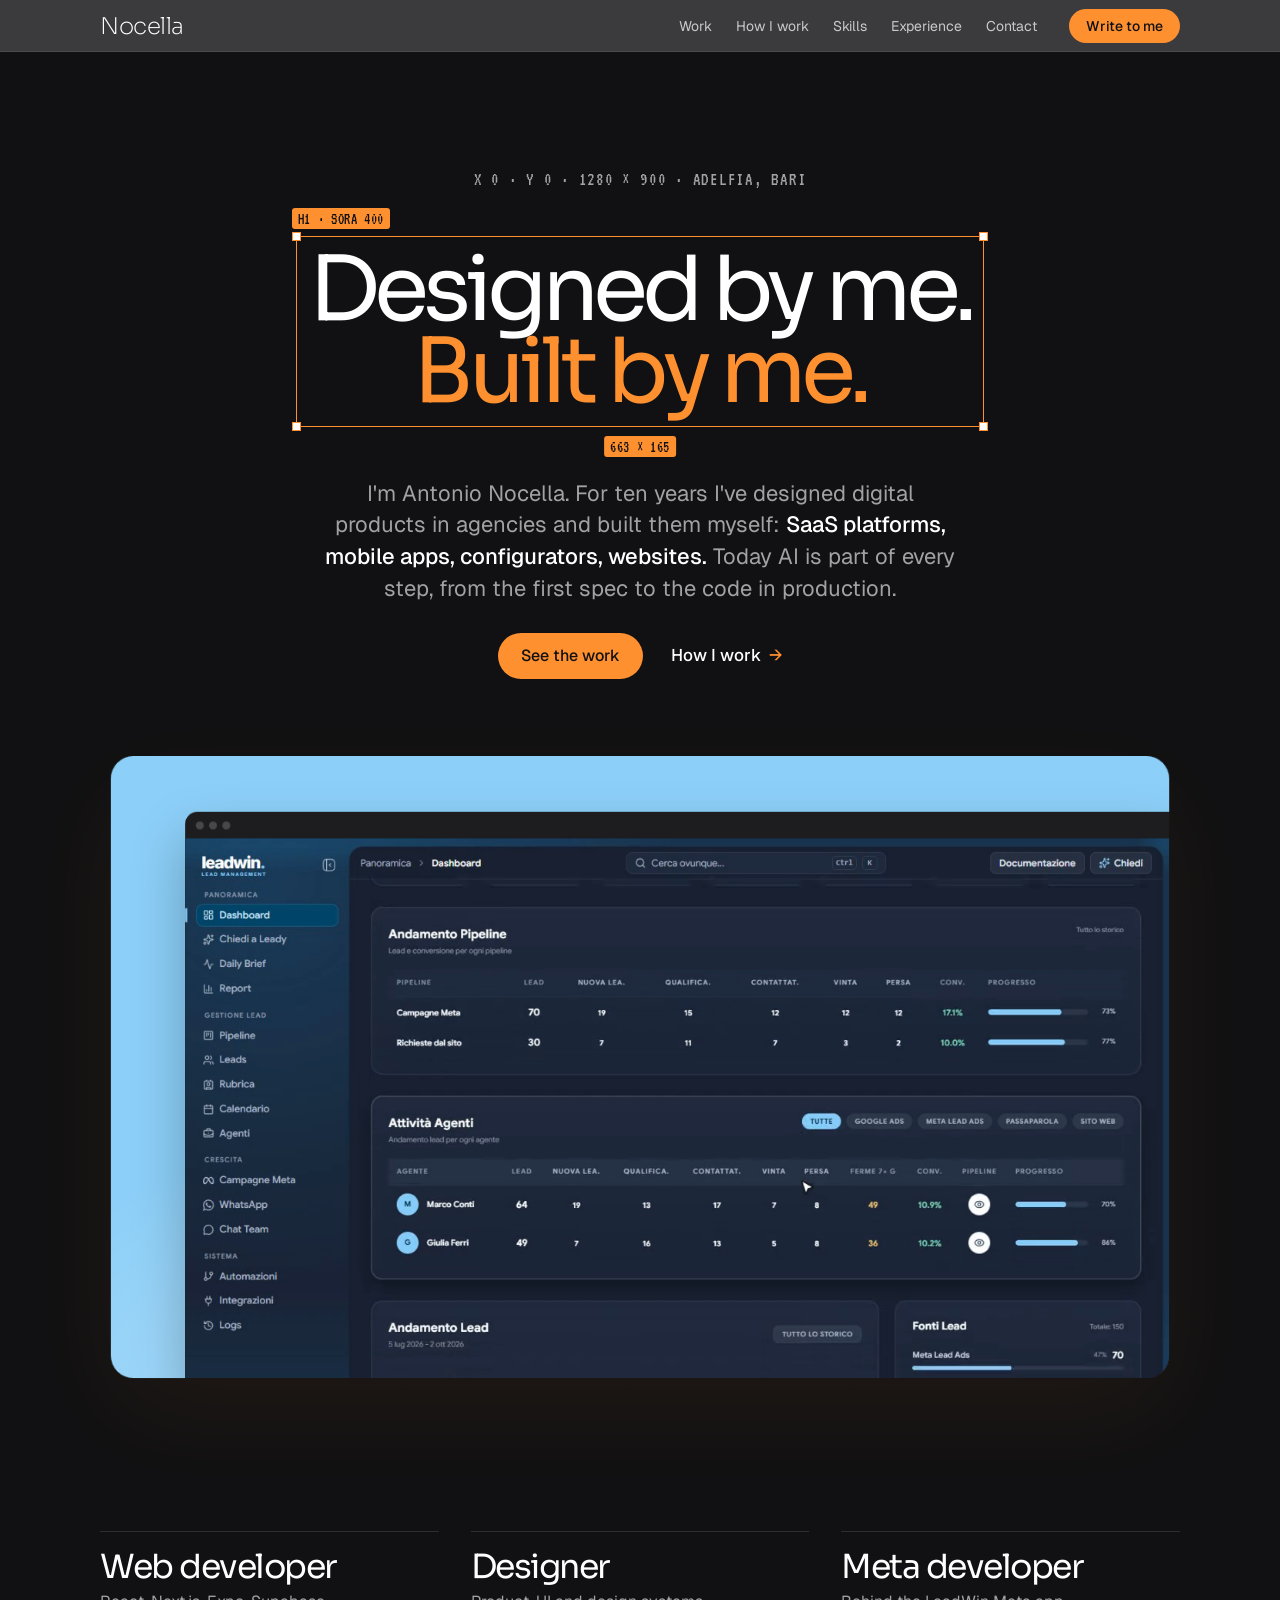
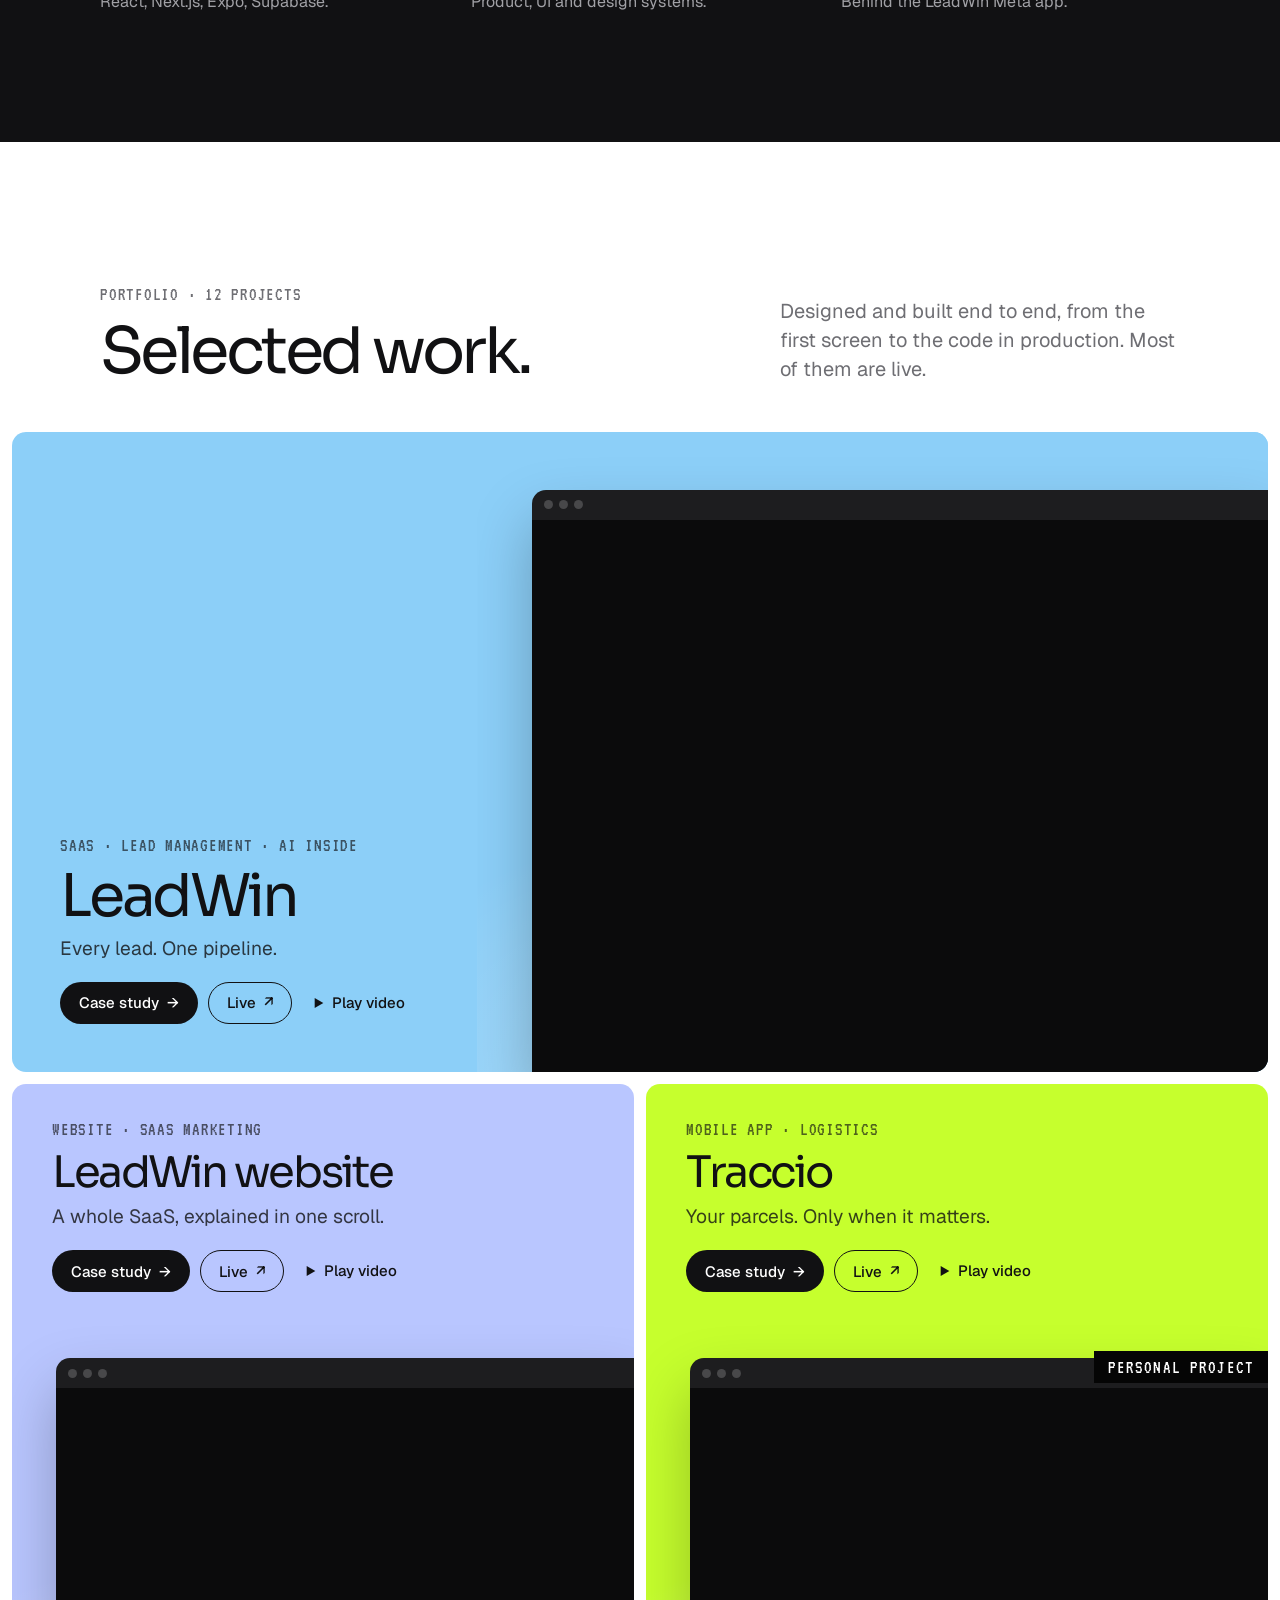
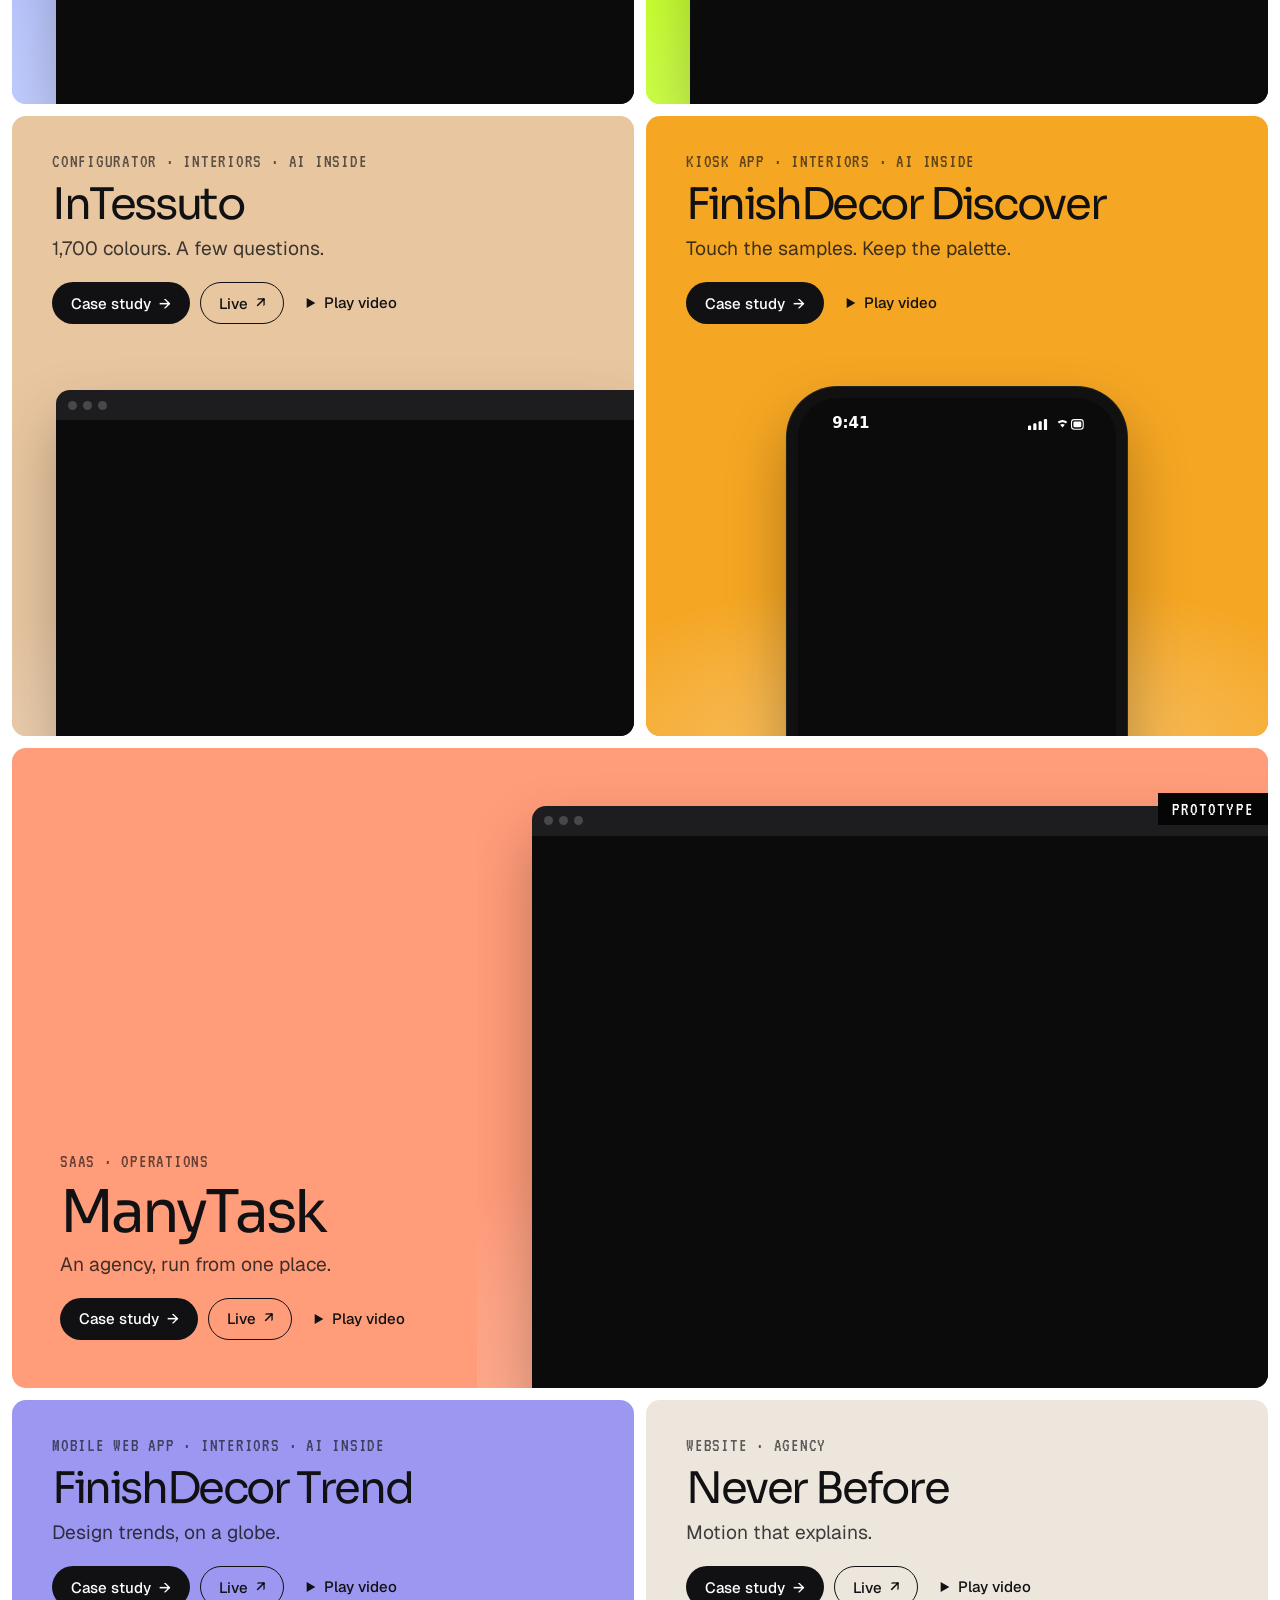
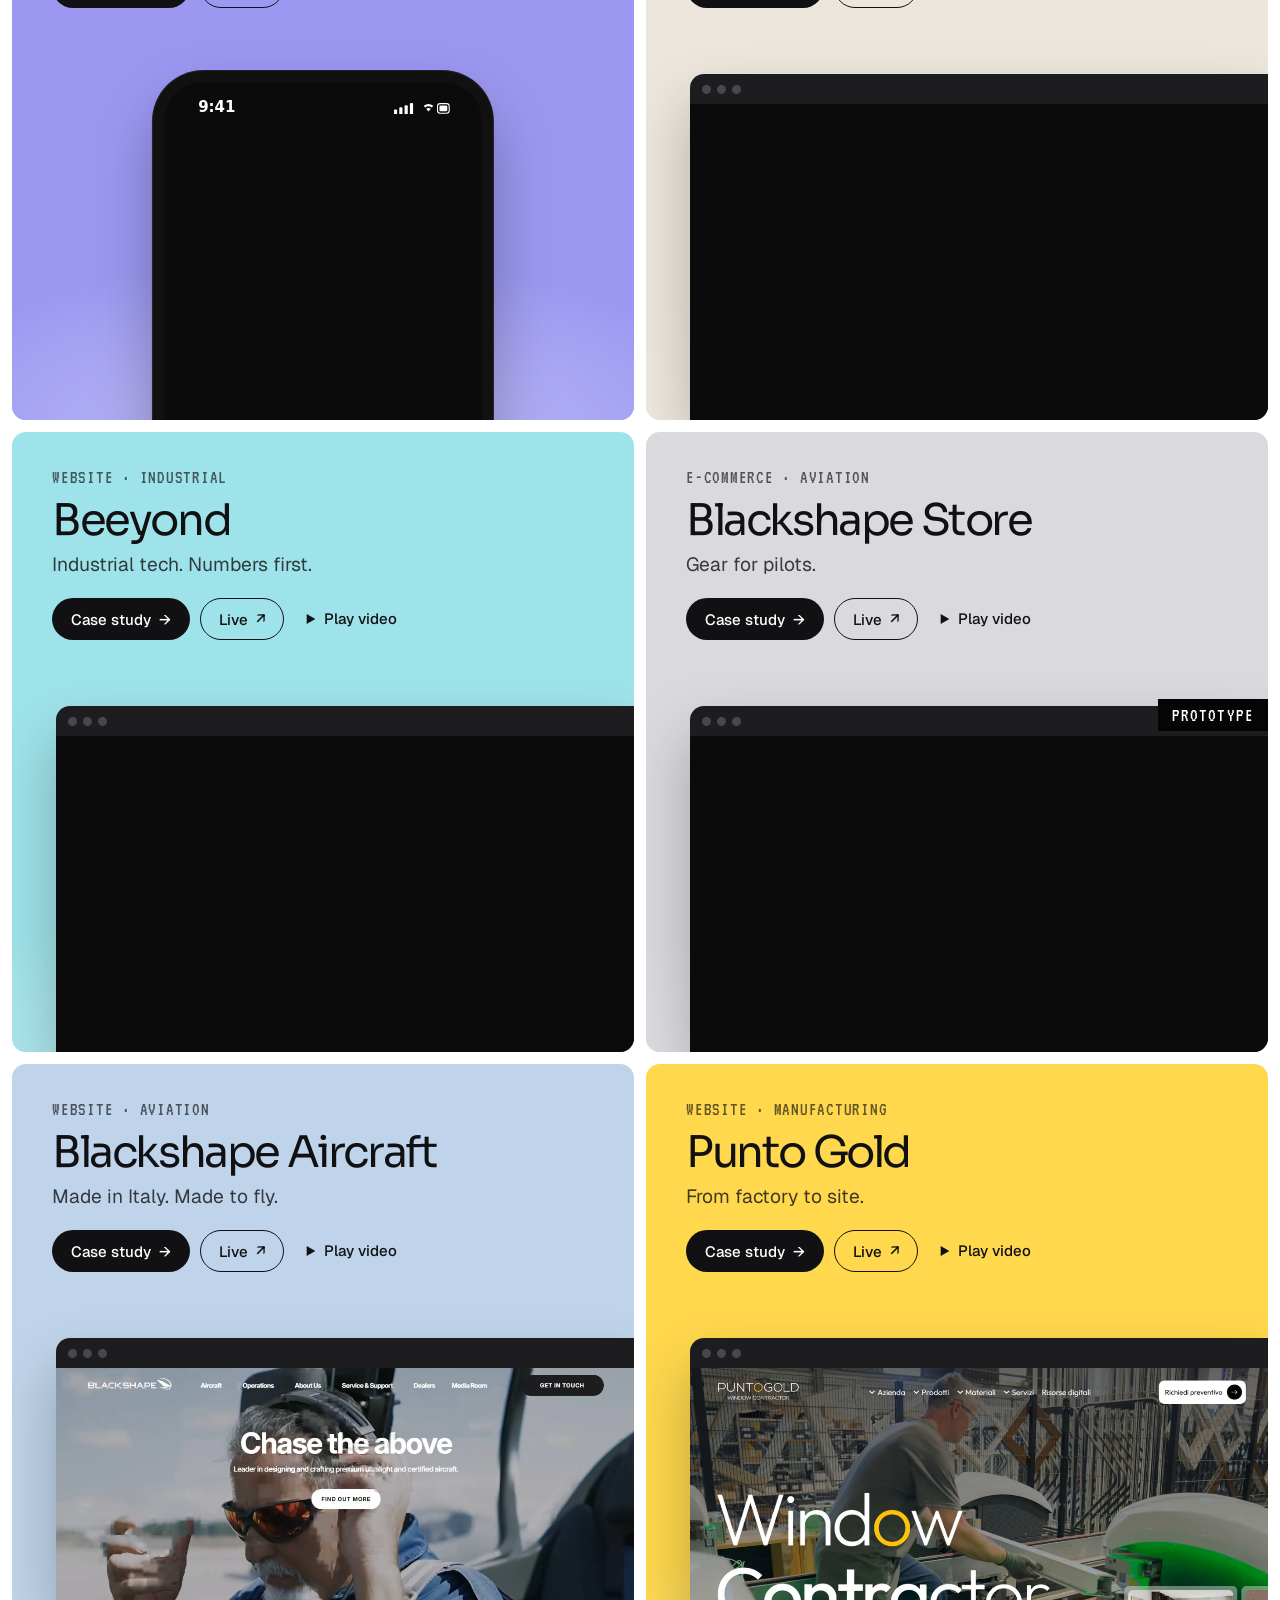
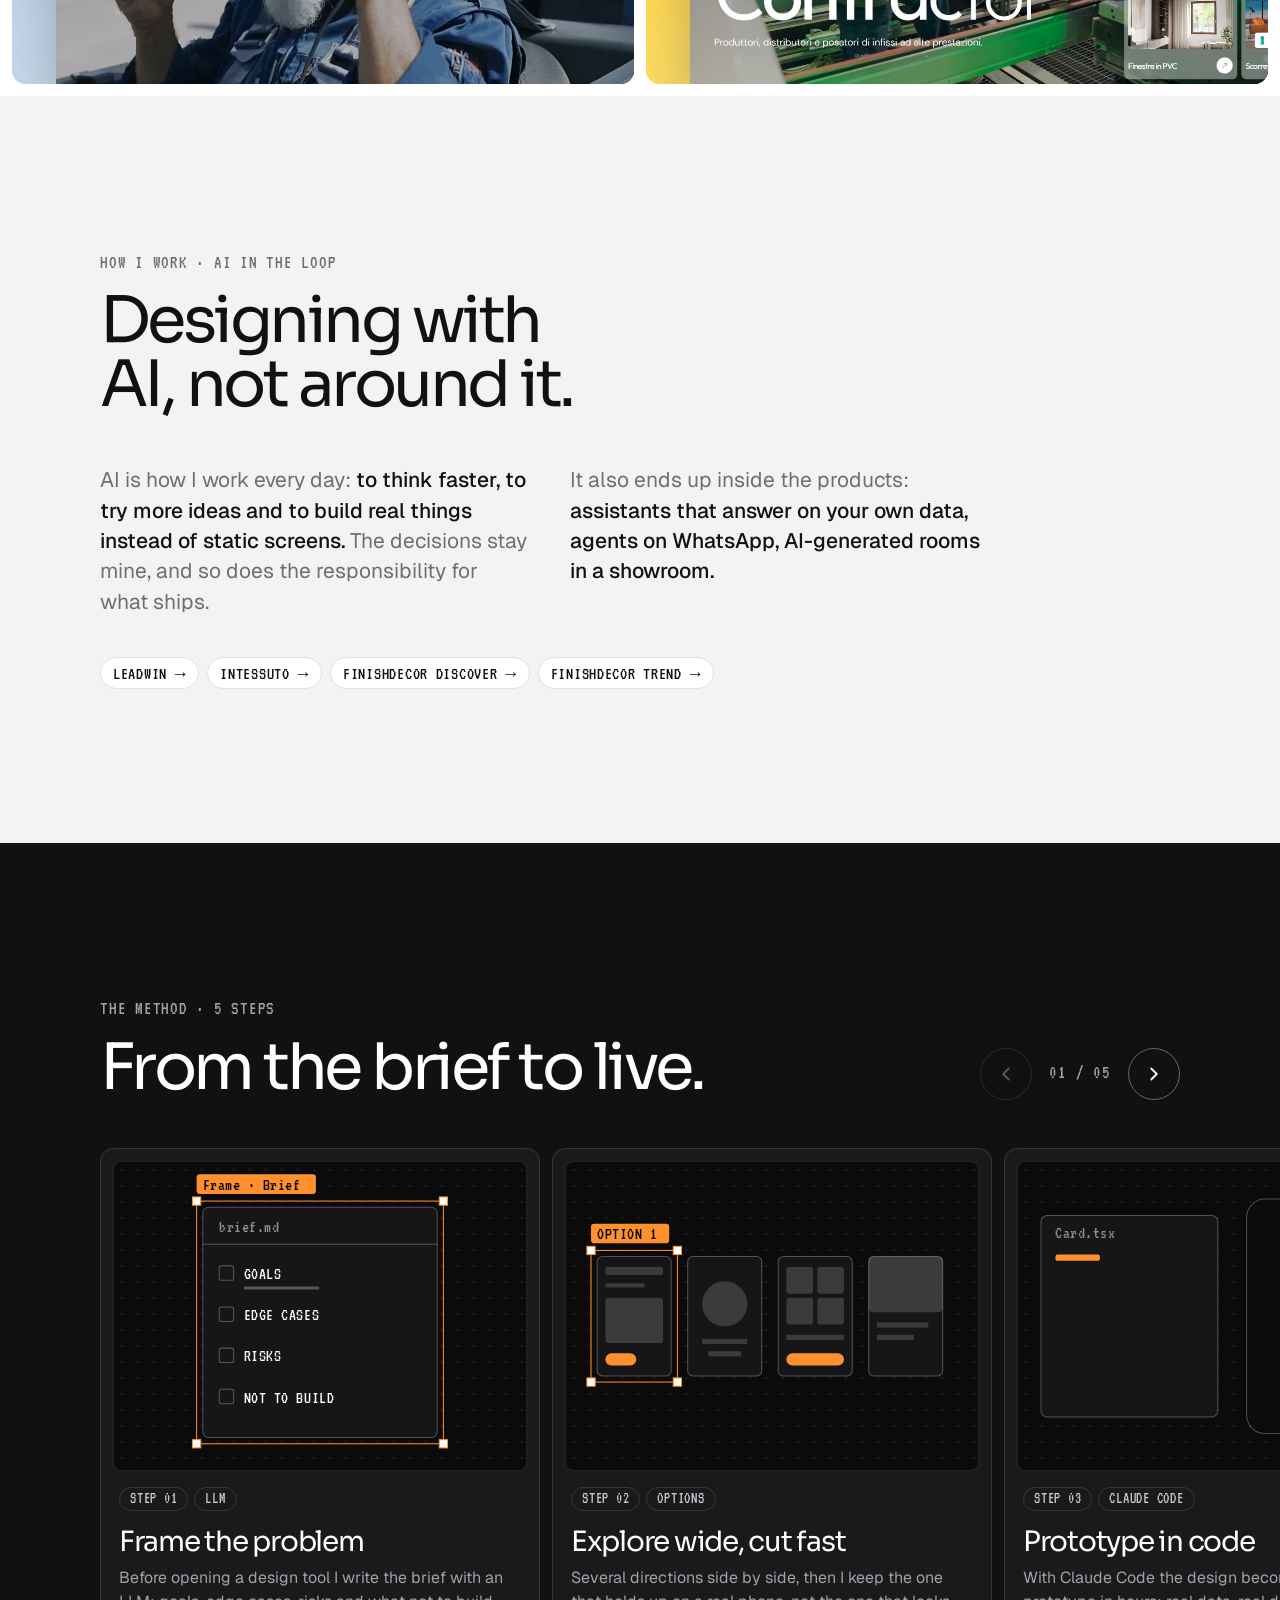
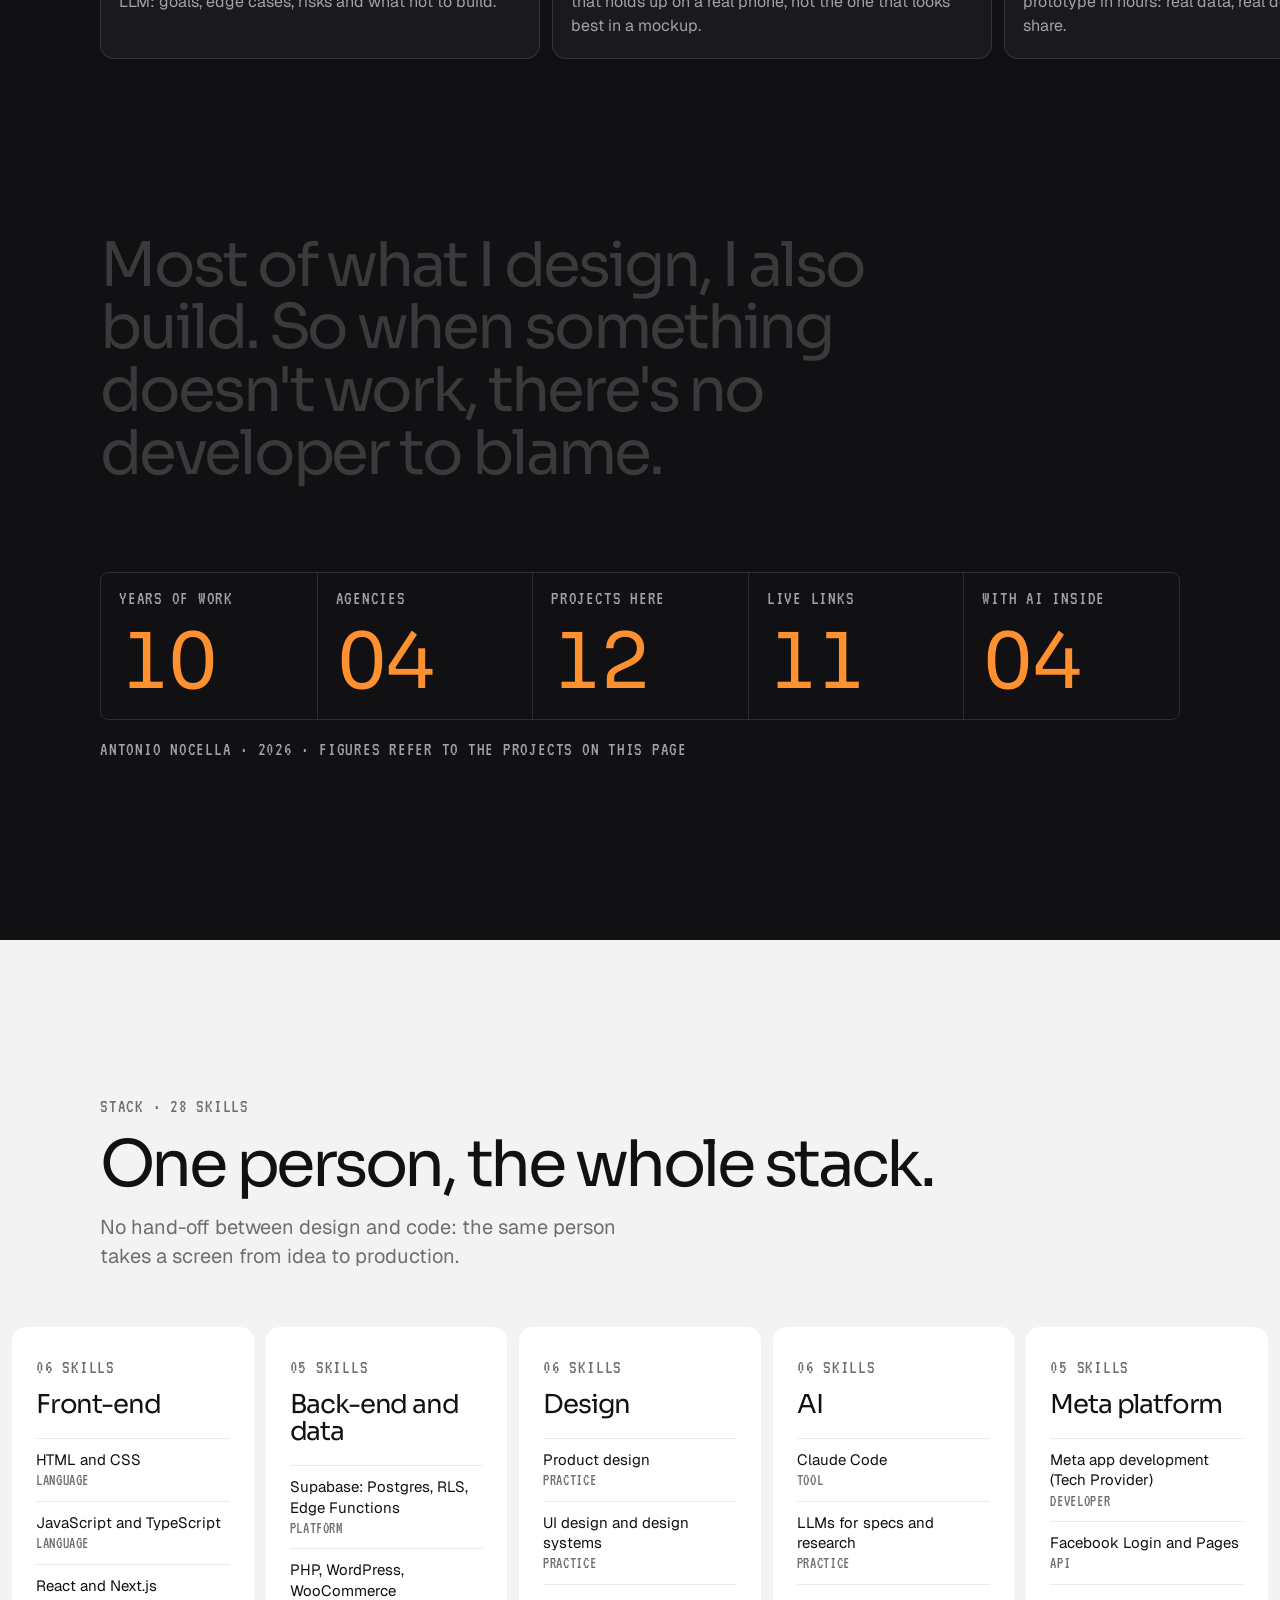
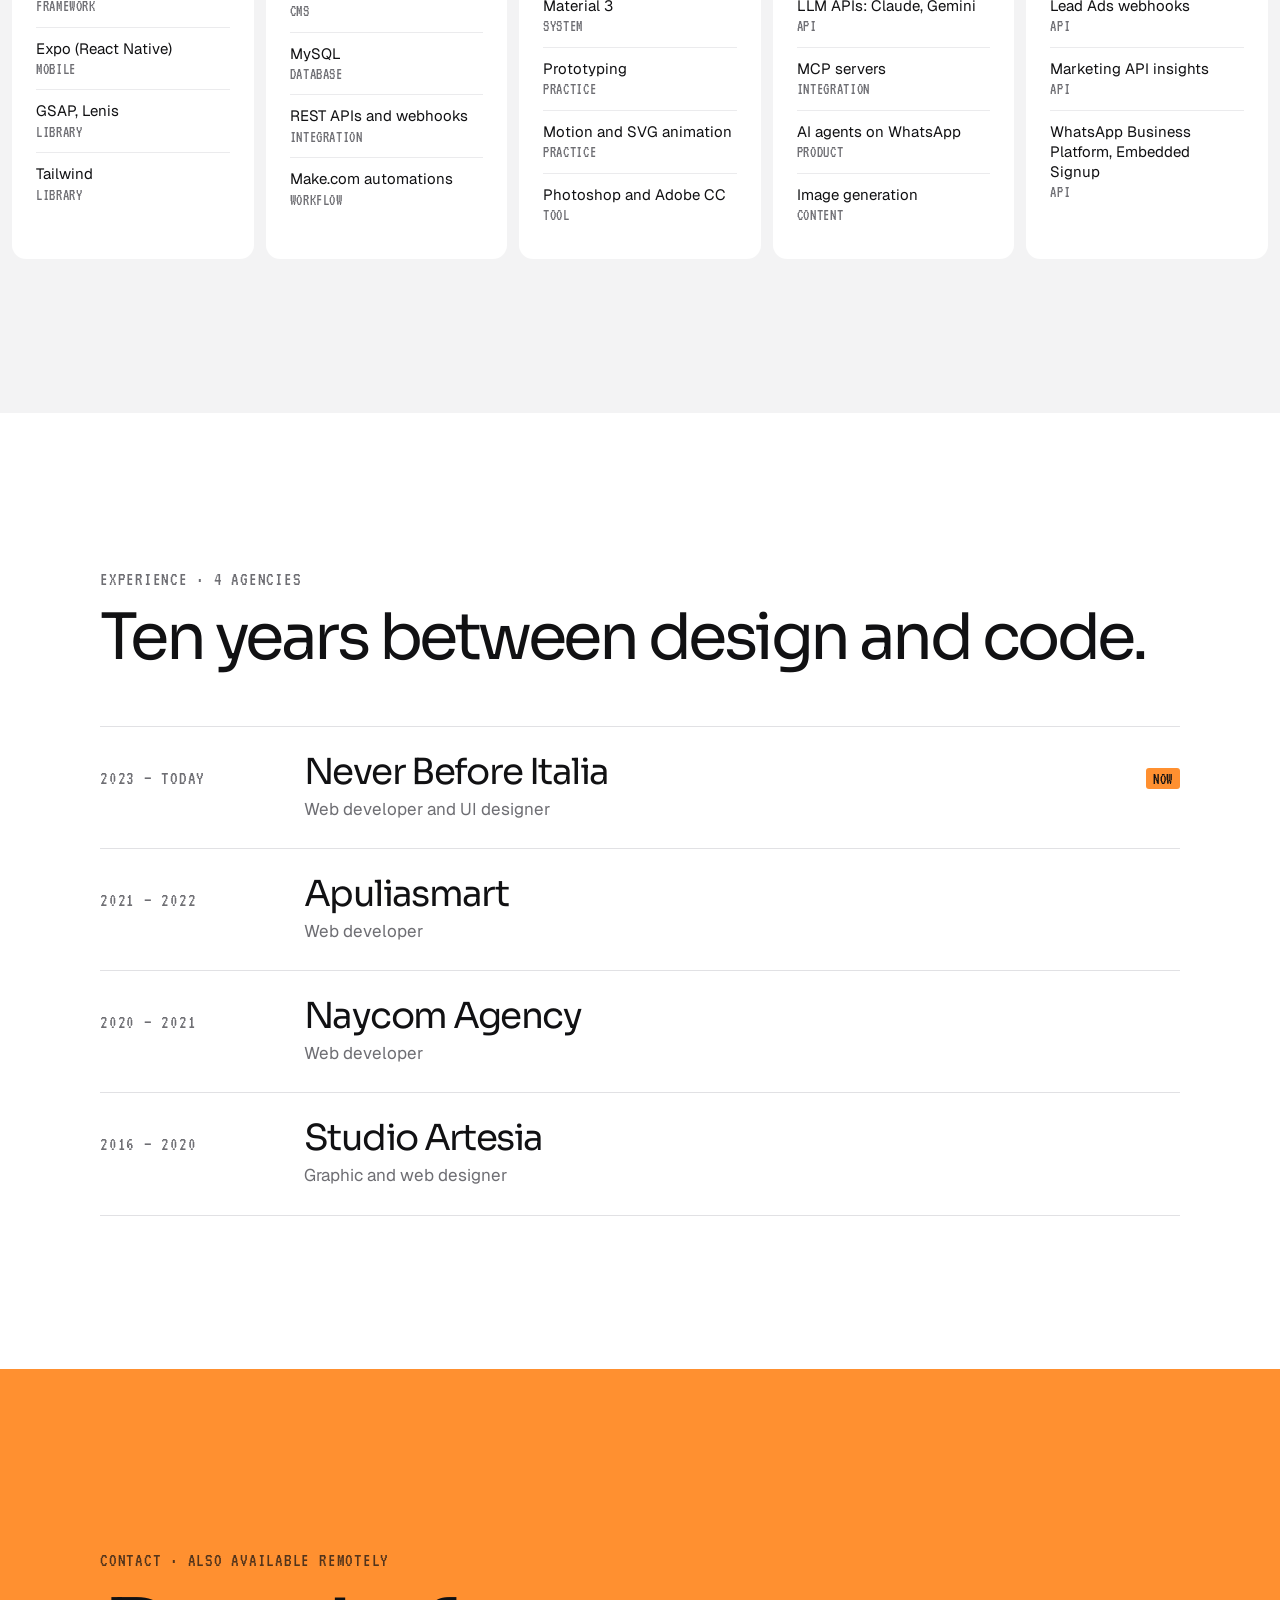
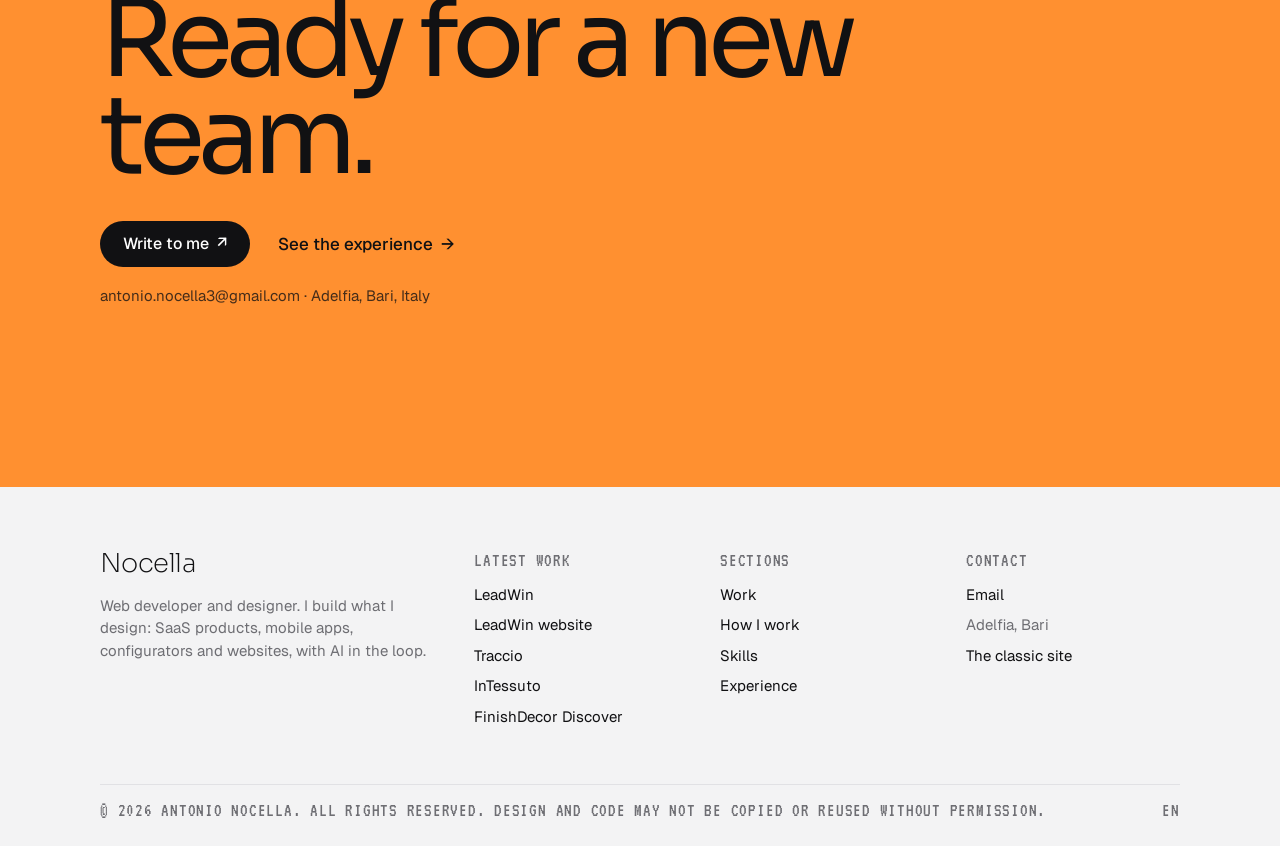
==== commit 34800bd9: "apple.html: inspired by Apple, not a copy Keeps the airy layout, big type, soft reveals and the mega" ====
--- a/apple.html
+++ b/apple.html
@@ -6,332 +6,316 @@
 <title>Antonio Nocella — Web developer and designer</title>
 <meta name="description" content="Portfolio of Antonio Nocella, web developer and designer: SaaS products, mobile apps, configurators and websites, designed and built with AI in the loop.">
 <meta name="author" content="Antonio Nocella">
-<meta name="theme-color" content="#000000">
+<meta name="theme-color" content="#111113">
 <link rel="preconnect" href="https://fonts.googleapis.com">
 <link rel="preconnect" href="https://fonts.gstatic.com" crossorigin>
-<!-- su Apple si usa SF Pro di sistema; altrove Inter, la sorella più vicina -->
-<link href="https://fonts.googleapis.com/css2?family=Inter:wght@400;500;600;700&family=VT323&family=Sora:wght@200&display=swap" rel="stylesheet">
+<link href="https://fonts.googleapis.com/css2?family=Geist:wght@400;500;600&family=Sora:wght@200;400&family=VT323&display=swap" rel="stylesheet">
 <link href="device.css" rel="stylesheet">
 <style>
-  /* copia della home in stile apple.com: stessi contenuti e dati (dati.js), tipografia SF, fondi bianchi e grigio chiaro, tile, link blu */
+  /* versione chiara della home, ispirata ad apple.com (tanto spazio, testi grandi, comparse morbide, megamenu).
+     L'identità resta quella del portfolio: Sora per i titoli, Geist per il testo, etichette pixel VT323, arancione, cornice da editor sul titolo. */
   :root {
-    --fg: #1D1D1F;
-    --fg-2: #6E6E73;
-    --fg-3: #86868B;
-    --bg: #FFFFFF;
-    --bg-2: #F5F5F7;
-    --dark: #000000;
-    --dark-2: #161617;
-    --dark-3: #1D1D1F;
-    --line: #D2D2D7;
-    --link: #0066CC;
-    --link-dark: #2997FF;
-    --btn: #0071E3;
-    --btn-h: #0077ED;
-    --sans: -apple-system, BlinkMacSystemFont, "SF Pro Display", "SF Pro Text", Inter, "Helvetica Neue", Helvetica, Arial, sans-serif;
-    --pixel: var(--sans); /* device.css lo usa per le etichette */
-    --ease: cubic-bezier(.28, .11, .32, 1);
-    --w: 980px;
-    --w-wide: 1440px;
-    --gutter: max(22px, env(safe-area-inset-left));
+    --ink: #111113;        /* testo e fondi scuri, come il sito */
+    --ink-2: #1A1A1D;      /* card sui fondi scuri */
+    --paper: #FFFFFF;
+    --paper-2: #F3F3F4;    /* fondo chiaro alternato */
+    --fg: #111113;
+    --mute: #6E6E73;
+    --soft-dark: #A1A1A6;  /* testo secondario sui fondi scuri */
+    --line: #E1E1E4;
+    --line-dark: rgba(255,255,255,.12);
+    --accent: #FF9030;
+    --accent-h: #FFB066;
+    --accent-ink: #B4530A; /* arancione scuro: frecce e dettagli su bianco, leggibile */
+    --sans: Geist, Inter, system-ui, sans-serif;
+    --display: Sora, Geist, system-ui, sans-serif;
+    --pixel: VT323, ui-monospace, monospace;
+    --ease: cubic-bezier(.2,.8,.2,1);
+    --gutter: max(22px, env(safe-area-inset-left, 0px));
+    --gutter-r: max(22px, env(safe-area-inset-right, 0px));
+    color-scheme: light;
   }
   * { box-sizing: border-box; margin: 0; padding: 0; }
   [hidden] { display: none !important; }
   html { scroll-behavior: smooth; scroll-padding-top: 64px; }
-  body { font-family: var(--sans); background: var(--bg); color: var(--fg); font-size: 17px; line-height: 1.47059; font-weight: 400; letter-spacing: -0.022em; -webkit-font-smoothing: antialiased; -moz-osx-font-smoothing: grayscale; overflow-x: hidden; }
+  body { font-family: var(--sans); background: var(--paper); color: var(--fg); font-size: 17px; line-height: 1.5; -webkit-font-smoothing: antialiased; -moz-osx-font-smoothing: grayscale; overflow-x: hidden; }
   img, video { display: block; max-width: 100%; }
   a { color: inherit; text-decoration: none; }
-  button { font: inherit; color: inherit; background: none; border: 0; cursor: pointer; letter-spacing: inherit; }
-  ::selection { background: rgba(0,113,227,.25); }
-  :focus-visible { outline: 2px solid var(--btn); outline-offset: 3px; border-radius: 4px; }
-  .wrap { max-width: var(--w); margin: 0 auto; padding: 0 var(--gutter); box-sizing: content-box; }
-  .wrap-wide { max-width: var(--w-wide); margin: 0 auto; padding: 0 var(--gutter); }
+  button { font: inherit; color: inherit; background: none; border: 0; cursor: pointer; }
+  ::selection { background: var(--accent); color: var(--ink); }
+  :focus-visible { outline: 2px solid var(--accent); outline-offset: 3px; border-radius: 4px; }
+  .wrap { max-width: 1080px; margin: 0 auto; padding-left: var(--gutter); padding-right: var(--gutter-r); box-sizing: content-box; }
+  .center { text-align: center; }
+  .dark { background: var(--ink); color: #fff; }
 
   /* tipografia */
-  .eyebrow { font-size: 21px; line-height: 1.19; font-weight: 600; letter-spacing: .011em; }
-  .headline { font-size: clamp(40px, 6vw, 80px); line-height: 1.05; font-weight: 600; letter-spacing: -0.015em; }
-  .h2 { font-size: clamp(32px, 4.6vw, 56px); line-height: 1.07; font-weight: 600; letter-spacing: -0.005em; }
-  .h3 { font-size: clamp(28px, 3.4vw, 40px); line-height: 1.1; font-weight: 600; letter-spacing: 0; }
-  .lead { font-size: clamp(19px, 2vw, 24px); line-height: 1.33; font-weight: 400; letter-spacing: .009em; }
-  .sub { font-size: clamp(19px, 1.8vw, 21px); line-height: 1.38; font-weight: 400; letter-spacing: .011em; }
-  .muted { color: var(--fg-2); }
-  .center { text-align: center; }
-  /* testo sfumato come nelle pagine Pro */
-  .grad { background: linear-gradient(90deg, #2997FF 0%, #A970FF 50%, #FF6A5C 100%); -webkit-background-clip: text; background-clip: text; color: transparent; }
-
-  /* link "Scopri di più ›" e bottoni pillola */
-  .more { color: var(--link); font-size: inherit; display: inline-flex; align-items: center; gap: .2em; }
-  .more::after { content: "›"; font-size: 1.15em; line-height: 1; translate: 0 -.04em; transition: translate .2s; }
-  .more:hover { text-decoration: underline; }
-  .on-dark .more { color: var(--link-dark); }
-  .btn { display: inline-flex; align-items: center; justify-content: center; min-width: 28px; padding: 11px 21px; border-radius: 980px; background: var(--btn); color: #fff; font-size: 17px; line-height: 1.17; font-weight: 400; letter-spacing: -0.022em; white-space: nowrap; transition: background .2s, color .2s, border-color .2s; border: 1px solid transparent; }
-  .btn:hover { background: var(--btn-h); }
-  .btn-o { background: transparent; color: var(--btn); border-color: var(--btn); }
-  .btn-o:hover { background: var(--btn); color: #fff; }
-  .on-dark .btn-o { color: var(--link-dark); border-color: var(--link-dark); }
-  .on-dark .btn-o:hover { background: var(--link-dark); color: #000; }
-  .btn-s { padding: 4px 11px; font-size: 12px; line-height: 1.33; letter-spacing: -0.01em; }
-  .btn-dark { background: var(--fg); color: #fff; }
-  .btn-dark:hover { background: #333336; }
-  .ctas { display: flex; justify-content: center; align-items: center; flex-wrap: wrap; gap: 14px 34px; margin-top: 20px; }
-  .ctas.pills { gap: 14px; }
-
-  /* comparsa allo scroll: sale e si accende, come nelle pagine prodotto */
-  .js .rv { opacity: 0; transform: translateY(40px); transition: opacity 1s var(--ease), transform 1s var(--ease); transition-delay: var(--d, 0s); }
+  .px { font-family: var(--pixel); font-size: 19px; font-weight: 400; line-height: 1.1; text-transform: uppercase; letter-spacing: .04em; color: var(--mute); }
+  .dark .px { color: var(--soft-dark); }
+  .headline { font-family: var(--display); font-weight: 400; font-size: clamp(38px, 7vw, 104px); line-height: .92; letter-spacing: -0.065em; }
+  .h2 { font-family: var(--display); font-weight: 400; font-size: clamp(36px, 5vw, 64px); line-height: 1; letter-spacing: -0.055em; text-wrap: balance; }
+  .lead { font-size: clamp(18px, 1.8vw, 22px); line-height: 1.45; }
+  .sub { font-size: clamp(17px, 1.6vw, 20px); line-height: 1.45; color: var(--mute); }
+
+  /* bottoni a pillola e link con freccia */
+  .btn { display: inline-flex; align-items: center; justify-content: center; gap: 8px; height: 46px; padding: 0 22px; border-radius: 999px; border: 1px solid transparent; background: var(--accent); color: var(--ink); font: 500 16px/1 var(--sans); white-space: nowrap; transition: background .2s, color .2s, border-color .2s; }
+  .btn:hover { background: var(--accent-h); }
+  .btn-ink { background: var(--ink); color: #fff; }
+  .btn-ink:hover { background: #2C2C2E; }
+  .btn-line { background: transparent; border-color: currentColor; color: inherit; }
+  .btn-line:hover { background: var(--ink); border-color: var(--ink); color: #fff; }
+  .btn-s { height: 34px; padding: 0 16px; font-size: 14px; }
+  .more { display: inline-flex; align-items: center; gap: 8px; font-weight: 500; }
+  .more::after { content: "→"; color: var(--accent-ink); transition: translate .25s var(--ease); }
+  .more:hover::after { translate: 4px 0; }
+  .dark .more::after { color: var(--accent); }
+  .ctas { display: flex; align-items: center; flex-wrap: wrap; gap: 14px 28px; }
+  .center .ctas { justify-content: center; }
+
+  /* comparsa allo scroll */
+  .js .rv { opacity: 0; transform: translateY(32px); transition: opacity .9s var(--ease), transform .9s var(--ease); transition-delay: var(--d, 0s); }
   .js .rv.in { opacity: 1; transform: none; }
 
-  /* ---------- nastro in cima ---------- */
-  .ribbon { background: var(--bg-2); text-align: center; font-size: 14px; line-height: 1.43; padding: 12px var(--gutter); color: var(--fg); }
-  .ribbon a { color: var(--link); }
-  .ribbon a:hover { text-decoration: underline; }
-
-  /* ---------- logo: il wordmark del portfolio (Sora 200), che si scrive all'apertura (motivi.js) ---------- */
-  .brand { --accent: #FF9030; display: flex; align-items: center; height: 44px; color: #1D1D1F; }
-  .brand .word, .mm-word, .foot-word { font-family: Sora, var(--sans); font-weight: 200; letter-spacing: -0.02em; line-height: 1; }
-  .brand .word, .mm-word { font-size: 22px; }
-  .foot-word { font-size: 15px; color: var(--fg); }
-
-  /* ---------- nav globale con megamenu, come apple.com ---------- */
-  /* passando sopra una voce il fondo sfocato si allunga (--gh), compaiono le colonne e la pagina sotto si sfoca */
-  .gnav { --gh: 44px; position: relative; z-index: 60; height: 44px; }
-  .gnav .gbg { position: absolute; left: 0; right: 0; top: 0; height: var(--gh); background: rgba(250,250,252,.8); backdrop-filter: saturate(180%) blur(20px); -webkit-backdrop-filter: saturate(180%) blur(20px); transition: height .32s cubic-bezier(.4,0,.6,1), background .32s; }
-  .gnav.fly .gbg { background: rgba(250,250,252,.98); }
-  .gnav .in { position: relative; max-width: 1024px; height: 44px; margin: 0 auto; padding: 0 var(--gutter); display: flex; align-items: center; justify-content: space-between; }
-  .gnav .links { list-style: none; display: flex; flex: 1; justify-content: space-between; height: 44px; margin-left: 32px; max-width: 760px; }
-  .gnav .links a { display: flex; align-items: center; height: 44px; padding: 0 8px; font-size: 12px; line-height: 1; letter-spacing: -0.01em; color: rgba(0,0,0,.8); transition: color .2s; }
-  .gnav .links a:hover, .gnav .links a.on { color: #000; }
-  .flyout { position: absolute; left: 0; right: 0; top: 44px; visibility: hidden; pointer-events: none; transition: visibility 0s .2s; }
+  /* ---------- logo: il wordmark del portfolio, che si scrive all'apertura e si riduce a "N" scorrendo (motivi.js) ---------- */
+  .brand { display: flex; align-items: center; height: 52px; color: #fff; }
+  .brand .word, .mm-word, .foot-word { font-family: var(--display); font-weight: 200; letter-spacing: -0.02em; line-height: 1; }
+  .brand .word, .mm-word { font-size: 23px; }
+
+  /* ---------- barra in alto, sempre visibile, con megamenu ---------- */
+  /* passando sopra una voce il fondo sfocato si allunga (--gh) e mostra le colonne; la pagina sotto si sfoca */
+  .gnav { --gh: 52px; position: sticky; top: 0; z-index: 60; height: 52px; }
+  .gnav .gbg { position: absolute; left: 0; right: 0; top: 0; height: var(--gh); background: rgba(17,17,19,.82); backdrop-filter: saturate(180%) blur(20px); -webkit-backdrop-filter: saturate(180%) blur(20px); border-bottom: 1px solid rgba(255,255,255,.08); transition: height .36s cubic-bezier(.4,0,.6,1), background .3s; }
+  .gnav.fly .gbg { background: rgba(17,17,19,.97); }
+  .gnav .in { position: relative; max-width: 1080px; height: 52px; margin: 0 auto; padding-left: var(--gutter); padding-right: var(--gutter-r); box-sizing: content-box; display: flex; align-items: center; gap: 20px; }
+  .gnav .links { list-style: none; display: flex; margin-left: auto; }
+  .gnav .links a { display: flex; align-items: center; height: 52px; padding: 0 12px; font-size: 14px; color: rgba(255,255,255,.72); transition: color .2s; }
+  .gnav .links a:hover, .gnav .links a.on { color: #fff; }
+  .gnav .links a.on { box-shadow: inset 0 -2px 0 var(--accent); }
+  .flyout { position: absolute; left: 0; right: 0; top: 52px; visibility: hidden; pointer-events: none; transition: visibility 0s .2s; }
   .gnav.fly .flyout { visibility: visible; pointer-events: auto; transition-delay: 0s; }
-  .fly-in { max-width: 1024px; margin: 0 auto; padding: 40px var(--gutter) 84px; display: flex; gap: 44px; }
-  .fly-g h4 { font-size: 12px; font-weight: 400; color: #6E6E73; margin-bottom: 14px; letter-spacing: -0.01em; }
+  .fly-in { max-width: 1080px; margin: 0 auto; padding: 36px var(--gutter-r) 64px var(--gutter); box-sizing: content-box; display: flex; gap: 64px; }
+  .fly-g h4 { font: 400 18px/1.1 var(--pixel); text-transform: uppercase; letter-spacing: .04em; color: #8E8E93; margin-bottom: 14px; }
   .fly-g ul { list-style: none; display: flex; flex-direction: column; gap: 8px; }
-  .fly-g a { font-size: 12px; line-height: 1.33; font-weight: 600; letter-spacing: -0.01em; color: #333336; transition: color .2s; }
-  .fly-g.big ul { gap: 10px; }
-  .fly-g.big a { font-size: 24px; line-height: 1.17; letter-spacing: .009em; }
-  .fly-g a:hover { color: #000; }
+  .fly-g a { font-size: 14px; line-height: 1.35; font-weight: 500; color: #D1D1D6; transition: color .2s; }
+  .fly-g a:hover { color: #fff; }
+  .fly-g.big ul { gap: 6px; }
+  .fly-g.big a { font: 400 28px/1.1 var(--display); letter-spacing: -0.04em; color: #fff; }
+  .fly-g.big a:hover { color: var(--accent); }
   .fly-g h4, .fly-g li { opacity: 0; transform: translateY(-4px); transition: opacity .2s, transform .2s; }
   .gnav.show .fly-g h4, .gnav.show .fly-g li { opacity: 1; transform: none; transition: opacity .32s var(--ease) calc(var(--i) * 22ms + 60ms), transform .32s var(--ease) calc(var(--i) * 22ms + 60ms); }
-  .curtain { position: fixed; inset: 0; z-index: 55; pointer-events: none; opacity: 0; visibility: hidden; background: rgba(232,232,237,.4); backdrop-filter: blur(20px); -webkit-backdrop-filter: blur(20px); transition: opacity .32s, visibility .32s; }
+  .curtain { position: fixed; inset: 0; z-index: 55; pointer-events: none; opacity: 0; visibility: hidden; background: rgba(0,0,0,.35); backdrop-filter: blur(14px); -webkit-backdrop-filter: blur(14px); transition: opacity .32s, visibility .32s; }
   .curtain.on { opacity: 1; visibility: visible; }
-  .gnav .burger { display: none; width: 44px; height: 44px; margin-right: -14px; place-items: center; }
-  .gnav .burger span { position: relative; display: block; width: 17px; height: 1px; background: #1D1D1F; }
-  .gnav .burger span::before, .gnav .burger span::after { content: ""; position: absolute; left: 0; width: 17px; height: 1px; background: #1D1D1F; }
-  .gnav .burger span::before { transform: translateY(-4px); }
-  .gnav .burger span::after { transform: translateY(4px); }
-
-  /* ---------- menu da telefono: schermo intero, le voci con sottomenu scorrono a un secondo livello ---------- */
-  .mmenu { position: fixed; inset: 0; z-index: 80; display: flex; flex-direction: column; background: #fff; padding-top: env(safe-area-inset-top, 0px); opacity: 0; transition: opacity .3s var(--ease); }
+  .gnav .burger { display: none; width: 44px; height: 44px; margin: 0 -12px 0 auto; place-items: center; }
+  .gnav .burger span { position: relative; display: block; width: 18px; height: 1.5px; background: #fff; }
+  .gnav .burger span::before, .gnav .burger span::after { content: ""; position: absolute; left: 0; width: 18px; height: 1.5px; background: #fff; }
+  .gnav .burger span::before { transform: translateY(-5px); }
+  .gnav .burger span::after { transform: translateY(5px); }
+
+  /* ---------- menu da telefono: schermo intero scuro, le voci con sottomenu scorrono a un secondo livello ---------- */
+  .mmenu { position: fixed; inset: 0; z-index: 80; display: flex; flex-direction: column; background: var(--ink); color: #fff; padding-top: env(safe-area-inset-top, 0px); opacity: 0; transition: opacity .3s var(--ease); }
   .mmenu.on { opacity: 1; }
-  .mm-top { flex: none; display: flex; justify-content: space-between; align-items: center; height: 48px; padding: 0 max(10px, env(safe-area-inset-right, 0px)) 0 max(22px, env(safe-area-inset-left, 0px)); }
-  .mm-top button { width: 44px; height: 44px; display: grid; place-items: center; color: #1D1D1F; }
+  .mm-top { flex: none; display: flex; justify-content: space-between; align-items: center; height: 52px; padding: 0 max(10px, env(safe-area-inset-right, 0px)) 0 var(--gutter); border-bottom: 1px solid var(--line-dark); }
+  .mm-top button { width: 44px; height: 44px; display: grid; place-items: center; }
   .mm-views { position: relative; flex: 1; overflow: hidden; }
-  .mm-view { position: absolute; inset: 0; overflow-y: auto; padding: 12px max(48px, env(safe-area-inset-right, 0px)) 48px max(48px, env(safe-area-inset-left, 0px)); transition: transform .45s var(--ease), opacity .3s, visibility 0s; }
+  .mm-view { position: absolute; inset: 0; overflow-y: auto; padding: 20px var(--gutter-r) 48px var(--gutter); transition: transform .45s var(--ease), opacity .3s, visibility 0s; }
   .mm-sub { transform: translateX(40%); opacity: 0; visibility: hidden; }
   .mmenu.sub .mm-main { transform: translateX(-30%); opacity: 0; visibility: hidden; }
   .mmenu.sub .mm-sub { transform: none; opacity: 1; visibility: visible; }
   .mm-main ul { list-style: none; }
-  .mm-item { display: flex; justify-content: space-between; align-items: center; width: 100%; padding: 7px 0; text-align: left; font-size: 28px; line-height: 1.14; font-weight: 600; letter-spacing: .007em; color: #333336; }
-  .mm-item .chev { color: #86868B; flex: none; }
-  .mm-back { display: flex; align-items: center; gap: 2px; margin: 0 0 18px -6px; padding: 6px 0; font-size: 17px; color: #6E6E73; }
+  .mm-main li { border-bottom: 1px solid var(--line-dark); }
+  .mm-item { display: flex; justify-content: space-between; align-items: center; width: 100%; padding: 14px 0; text-align: left; font: 400 32px/1.05 var(--display); letter-spacing: -0.045em; color: #fff; }
+  .mm-item .chev { color: var(--accent); flex: none; }
+  .mm-back { display: flex; align-items: center; gap: 4px; margin: 0 0 22px -4px; padding: 6px 0; font: 400 19px/1 var(--pixel); text-transform: uppercase; letter-spacing: .04em; color: var(--soft-dark); }
   .mm-sub .fly-g + .fly-g { margin-top: 32px; }
-  .mm-sub .fly-g h4 { font-size: 17px; margin-bottom: 10px; }
   .mm-sub .fly-g ul { gap: 4px; }
-  .mm-sub .fly-g a { display: block; padding: 4px 0; font-size: 17px; line-height: 1.24; letter-spacing: -0.022em; }
-  .mm-sub .fly-g.big a { font-size: 28px; line-height: 1.14; letter-spacing: .007em; }
+  .mm-sub .fly-g a { display: block; padding: 5px 0; font-size: 17px; }
+  .mm-sub .fly-g.big a { font-size: 32px; line-height: 1.1; }
   .mm-view li, .mm-view h4 { opacity: 0; transform: translateY(-8px); transition: opacity .3s var(--ease), transform .3s var(--ease); }
   .mm-view.show li, .mm-view.show h4 { opacity: 1; transform: none; transition-delay: calc(var(--i) * 28ms + 80ms); }
   html.lock { overflow: hidden; }
 
-  /* ---------- nav locale (resta in cima) ---------- */
-  .lnav { position: sticky; top: 0; z-index: 50; height: 52px; background: rgba(255,255,255,.72); backdrop-filter: saturate(180%) blur(20px); -webkit-backdrop-filter: saturate(180%) blur(20px); border-bottom: 1px solid rgba(0,0,0,.16); transition: background .3s; }
-  .lnav .in { max-width: 980px; height: 100%; margin: 0 auto; padding: 0 var(--gutter); display: flex; align-items: center; justify-content: space-between; gap: 20px; box-sizing: content-box; }
-  .lnav .title { font-size: 21px; font-weight: 600; letter-spacing: .011em; white-space: nowrap; }
-  .lnav nav { display: flex; align-items: center; gap: 24px; }
-  .lnav nav a:not(.btn) { font-size: 12px; color: var(--fg); opacity: .88; }
-  .lnav nav a:not(.btn):hover { color: var(--link); opacity: 1; }
-  .lnav nav a.cur { opacity: .56; pointer-events: none; }
-
-  /* ---------- hero ---------- */
-  .hero { background: var(--dark); color: #F5F5F7; padding: clamp(56px, 8vw, 96px) 0 0; overflow: hidden; }
-  .hero .eyebrow { color: #F5F5F7; }
-  .hero .headline { margin-top: 12px; }
-  .hero .lead { max-width: 690px; margin: 22px auto 0; color: #A1A1A6; }
-  .hero .lead b { color: #F5F5F7; font-weight: 600; }
-  /* il prodotto si allarga mentre scorri (--p da 0 a 1) */
-  .shot { --p: 0; position: relative; margin: clamp(48px, 6vw, 80px) auto 0; max-width: 1260px; padding: 0 var(--gutter); }
-  .shot .frame { position: relative; aspect-ratio: 16 / 9.4; border-radius: calc(36px - 14px * var(--p)); overflow: hidden; transform: scale(calc(.84 + .16 * var(--p))); transform-origin: 50% 0; box-shadow: 0 40px 120px rgba(41,151,255,calc(.08 + .14 * var(--p))); will-change: transform; }
+  /* ---------- hero: il titolo selezionato come in Figma, poi il prodotto che si allarga scorrendo ---------- */
+  .hero { padding: clamp(64px, 9vw, 120px) 0 0; overflow: hidden; }
+  .sel { position: relative; display: inline-block; margin-top: 56px; outline: 1px solid var(--accent); outline-offset: 12px; }
+  .sel i { position: absolute; width: 9px; height: 9px; background: #fff; border: 1px solid var(--accent); }
+  .sel i:nth-of-type(1) { left: -17px; top: -17px; }
+  .sel i:nth-of-type(2) { right: -17px; top: -17px; }
+  .sel i:nth-of-type(3) { left: -17px; bottom: -17px; }
+  .sel i:nth-of-type(4) { right: -17px; bottom: -17px; }
+  .sel-tag, .sel-size { position: absolute; font: 400 16px/1 var(--pixel); text-transform: uppercase; letter-spacing: .04em; padding: 3px 6px 2px; border-radius: 3px; background: var(--accent); color: var(--ink); white-space: nowrap; }
+  .sel-tag { left: -17px; bottom: calc(100% + 20px); }
+  .sel-size { left: 50%; top: calc(100% + 22px); transform: translateX(-50%); font-variant-numeric: tabular-nums; }
+  .hero .headline .hi { color: var(--accent); }
+  .hero .lead { max-width: 640px; margin: 64px auto 0; color: var(--soft-dark); }
+  .hero .lead b { color: #fff; font-weight: 500; }
+  .hero .ctas { margin-top: 28px; }
+  .shot { --p: 0; position: relative; max-width: 1240px; margin: clamp(48px, 6vw, 80px) auto 0; padding: 0 var(--gutter-r) 0 var(--gutter); }
+  .shot .frame { position: relative; aspect-ratio: 16 / 9.4; border-radius: calc(28px - 14px * var(--p)); overflow: hidden; transform: scale(calc(.86 + .14 * var(--p))); transform-origin: 50% 0; box-shadow: 0 40px 120px rgba(255,144,48, calc(.04 + .12 * var(--p))); will-change: transform; }
   .shot .frame .dev { position: absolute; inset: 0; }
-  .hero .caption { display: grid; grid-template-columns: repeat(3, 1fr); gap: 40px; max-width: 980px; margin: 0 auto; padding: clamp(40px, 6vw, 72px) var(--gutter) clamp(72px, 10vw, 120px); box-sizing: content-box; }
-  .hero .caption div { font-size: 17px; color: #86868B; }
-  .hero .caption strong { display: block; font-size: clamp(28px, 3vw, 40px); line-height: 1.1; font-weight: 600; color: #F5F5F7; margin-bottom: 6px; letter-spacing: 0; }
-
-  /* ---------- tile dei lavori (come la home di apple.com) ---------- */
-  .tiles { padding: 12px; background: var(--bg); }
-  .tiles .head { padding: clamp(72px, 10vw, 120px) var(--gutter) clamp(40px, 5vw, 64px); }
-  .tiles .head .sub { max-width: 640px; margin: 16px auto 0; }
-  .grid { display: grid; grid-template-columns: 1fr 1fr; gap: 12px; }
-  .tile { --c: #F5F5F7; position: relative; display: flex; flex-direction: column; align-items: center; min-height: 580px; padding-top: 52px; text-align: center; background: var(--c); overflow: hidden; color: var(--fg); }
-  .tile.full { grid-column: 1 / -1; min-height: 692px; }
-  .tile .kick { font-size: 14px; font-weight: 600; letter-spacing: -0.016em; color: rgba(0,0,0,.56); text-transform: none; }
-  .tile h3 { font-size: clamp(32px, 3.4vw, 48px); line-height: 1.08; font-weight: 600; letter-spacing: -0.003em; margin-top: 6px; padding: 0 24px; }
-  .tile.full h3 { font-size: clamp(40px, 4.6vw, 56px); }
-  .tile .tag { font-size: clamp(19px, 1.8vw, 24px); line-height: 1.17; font-weight: 400; letter-spacing: .009em; margin-top: 6px; padding: 0 24px; }
-  .tile .ctas { margin-top: 18px; gap: 14px; }
-  .tile .ctas .btn { padding: 8px 16px; font-size: 14px; }
-  .tile .ctas .btn-o { color: var(--btn); }
-  .tile .ctas .btn-o:hover { color: #fff; }
-  .tile .film { display: inline-flex; align-items: center; gap: 6px; margin-top: 14px; color: var(--link); font-size: 14px; }
-  .tile .film:hover { text-decoration: underline; }
-  .tile .film svg { width: 18px; height: 18px; }
-  .tile .media { position: relative; flex: 1; width: 100%; min-height: 300px; margin-top: 32px; }
-  .tile .media .dev { position: absolute; inset: 0; background: transparent; }
-  .tile .media .dev::before { display: none; }
-  .tile.full .media .dev .win { left: 12%; right: 12%; top: 0; border-radius: 18px 18px 0 0; }
-  .grid .tile:not(.full) .media .dev .win { left: 9%; right: -2px; top: 0; }
-  .tile .dev .phone { top: 0; }
-  .tile .dev .dtag { top: auto; bottom: 20px; right: 20px; padding: 6px 12px; border-radius: 980px; background: rgba(0,0,0,.72); backdrop-filter: blur(10px); font-size: 12px; font-weight: 600; letter-spacing: 0; text-transform: none; }
-  .tile.dark { color: #F5F5F7; }
-  .tile.dark .kick { color: rgba(255,255,255,.6); }
-  .tiles .end { padding: 56px 0 64px; text-align: center; }
-
-  /* ---------- AI: blocco di testo grande ---------- */
-  .ai { background: var(--bg-2); padding: clamp(96px, 12vw, 160px) 0; }
-  .ai .eyebrow { color: var(--fg-2); }
-  .ai .h2 { margin-top: 8px; max-width: 820px; }
-  .ai .cols { display: grid; grid-template-columns: 1fr 1fr; gap: 40px; margin-top: 56px; }
-  .ai .cols p { font-size: 21px; line-height: 1.38; color: var(--fg-2); letter-spacing: .011em; }
-  .ai .cols p b { color: var(--fg); font-weight: 600; }
+  .caption { display: grid; grid-template-columns: repeat(3, 1fr); gap: 32px; padding-top: clamp(40px, 6vw, 72px); padding-bottom: clamp(80px, 10vw, 128px); }
+  .caption > div { border-top: 1px solid var(--line-dark); padding-top: 18px; color: var(--soft-dark); font-size: 16px; }
+  .caption strong { display: block; margin-bottom: 6px; font: 400 clamp(26px, 2.6vw, 34px)/1.05 var(--display); letter-spacing: -0.045em; color: #fff; }
+
+  /* ---------- lavori: tile colorate, testo a sinistra ---------- */
+  .work { padding: clamp(88px, 11vw, 140px) 0 12px; }
+  .work .head { display: flex; justify-content: space-between; align-items: flex-end; gap: 16px 40px; flex-wrap: wrap; margin-bottom: 48px; }
+  .work .head .h2 { margin-top: 12px; }
+  .work .head .sub { max-width: 400px; }
+  .grid { display: grid; grid-template-columns: 1fr 1fr; gap: 12px; max-width: 1600px; margin: 0 auto; padding: 0 12px; }
+  .tile { --c: #F3F3F4; position: relative; display: flex; flex-direction: column; min-height: 620px; border-radius: 14px; overflow: hidden; background: var(--c); color: var(--ink); }
+  .tile .tcopy { display: flex; flex-direction: column; align-items: flex-start; gap: 10px; padding: 36px 40px 0; }
+  .tile .kick { color: rgba(17,17,19,.66); }
+  .tile h3 { font: 400 clamp(34px, 3.4vw, 52px)/1 var(--display); letter-spacing: -0.055em; }
+  .tile .tag { max-width: 34ch; font-size: clamp(17px, 1.5vw, 20px); line-height: 1.35; color: rgba(17,17,19,.8); }
+  .tile .tact { display: flex; flex-wrap: wrap; align-items: center; gap: 10px; margin-top: 10px; }
+  .tile .btn { height: 42px; padding: 0 18px; font-size: 15px; }
+  .tile .btn-line:hover { color: #fff; }
+  .film { display: inline-flex; align-items: center; gap: 6px; height: 42px; padding: 0 8px; font-size: 15px; font-weight: 500; }
+  .film:hover { text-decoration: underline; text-underline-offset: 4px; }
+  .tile .media { position: relative; display: block; flex: 1; min-height: 320px; margin-top: 32px; }
+  .tile .media .dev { position: absolute; inset: 0; }
+  .tile.full { grid-column: 1 / -1; display: grid; grid-template-columns: minmax(0, 1fr) minmax(0, 1.7fr); min-height: 640px; }
+  .tile.full .tcopy { justify-content: flex-end; padding: 48px; }
+  .tile.full h3 { font-size: clamp(42px, 4.6vw, 68px); }
+  .tile.full .media { margin-top: 0; }
+
+  /* ---------- AI nel metodo ---------- */
+  .ai { background: var(--paper-2); padding: clamp(96px, 12vw, 160px) 0; }
+  .ai .h2 { margin-top: 14px; max-width: 13ch; }
+  .ai .cols { display: grid; grid-template-columns: 1fr 1fr; gap: 40px; max-width: 900px; margin-top: 48px; }
+  .ai .cols p { font-size: clamp(18px, 1.7vw, 21px); line-height: 1.45; color: var(--mute); }
+  .ai .cols b { color: var(--fg); font-weight: 500; }
   .chips { display: flex; flex-wrap: wrap; gap: 8px; margin-top: 40px; }
-  .chips a { font-size: 14px; padding: 8px 16px; border-radius: 980px; background: #fff; color: var(--fg); border: 1px solid var(--line); transition: border-color .2s, color .2s; }
-  .chips a:hover { border-color: var(--btn); color: var(--btn); }
-
-  /* ---------- galleria dei passi ("Get the highlights") ---------- */
-  .hl { background: var(--dark); color: #F5F5F7; padding: clamp(96px, 12vw, 160px) 0 clamp(72px, 9vw, 120px); overflow: hidden; }
-  .hl .top { display: flex; justify-content: space-between; align-items: flex-end; gap: 24px; }
-  .hl-track { display: flex; gap: 20px; overflow-x: auto; scroll-snap-type: x mandatory; scrollbar-width: none; margin-top: 48px; padding: 0 max(var(--gutter), calc((100vw - var(--w)) / 2)); scroll-padding: 0 max(var(--gutter), calc((100vw - var(--w)) / 2)); }
-  .hl-track::-webkit-scrollbar { display: none; }
-  .hl-card { flex: 0 0 min(85vw, 820px); scroll-snap-align: start; border-radius: 28px; background: var(--dark-3); overflow: hidden; transition: opacity .6s var(--ease); }
-  .hl-card .fig { border: 0; border-radius: 0; aspect-ratio: 16 / 9; background-color: #0B0B0C; }
-  .hl-card p { padding: 28px 32px 34px; font-size: clamp(17px, 1.6vw, 21px); line-height: 1.38; color: #86868B; max-width: 620px; }
-  .hl-card p b { color: #F5F5F7; font-weight: 600; }
-  .hl-card .num { display: block; font-size: 12px; font-weight: 600; letter-spacing: .04em; color: var(--link-dark); margin-bottom: 8px; text-transform: uppercase; }
-  .hl-ctrl { display: flex; justify-content: center; align-items: center; gap: 14px; margin-top: 40px; }
-  .dots { display: flex; gap: 14px; height: 56px; padding: 0 24px; align-items: center; border-radius: 980px; background: rgba(66,66,69,.72); backdrop-filter: blur(20px); }
-  .dots button { width: 8px; height: 8px; border-radius: 980px; background: rgba(255,255,255,.42); transition: width .4s var(--ease), background .3s; }
-  .dots button.on { width: 48px; background: #F5F5F7; }
-  .paddle { display: grid; place-items: center; width: 56px; height: 56px; border-radius: 50%; background: rgba(66,66,69,.72); backdrop-filter: blur(20px); color: #F5F5F7; transition: background .2s, opacity .2s; }
-  .paddle:hover { background: rgba(86,86,89,.8); }
-  .paddle:disabled { opacity: .4; pointer-events: none; }
-
-  /* ---------- manifesto: parole che si accendono ---------- */
-  .manifesto { background: var(--dark); color: #F5F5F7; padding: 0 0 clamp(120px, 16vw, 200px); }
-  .manifesto .text { font-size: clamp(32px, 4.8vw, 64px); line-height: 1.08; font-weight: 600; letter-spacing: -0.009em; max-width: 880px; }
-  .manifesto .w { color: #333336; transition: color .3s; }
-  .manifesto .w.on { color: #F5F5F7; }
-
-  /* ---------- numeri ---------- */
-  .nums { padding: clamp(96px, 12vw, 160px) 0; background: var(--bg); }
-  .nums .h2 { max-width: 700px; }
-  .nums dl { display: grid; grid-template-columns: repeat(5, 1fr); gap: 32px 24px; margin-top: 72px; }
-  .nums dl > div { border-top: 1px solid var(--line); padding-top: 20px; }
-  .nums dt { font-size: 14px; font-weight: 600; color: var(--fg-2); }
-  .nums dd { font-size: clamp(56px, 6vw, 80px); line-height: 1; font-weight: 600; letter-spacing: -0.02em; margin-top: 10px; font-variant-numeric: tabular-nums; }
-  .nums dd.grad { padding-bottom: .08em; }
-  .nums .note { margin-top: 48px; font-size: 12px; color: var(--fg-3); }
-
-  /* ---------- competenze come confronto modelli ---------- */
-  .stack { background: var(--bg-2); padding: clamp(96px, 12vw, 160px) 0; }
-  .stack .sub { max-width: 600px; margin: 16px auto 0; }
-  .cmp { display: grid; grid-template-columns: repeat(5, 1fr); gap: 12px; max-width: var(--w-wide); margin: 64px auto 0; padding: 0 var(--gutter); }
-  .cmp article { background: #fff; border-radius: 28px; padding: 36px 28px 32px; }
-  .cmp .ico { width: 56px; height: 56px; border-radius: 16px; display: grid; place-items: center; color: #fff; }
-  .cmp h3 { font-size: 24px; line-height: 1.17; font-weight: 600; letter-spacing: .009em; margin-top: 22px; }
-  .cmp .count { font-size: 14px; color: var(--fg-2); margin-top: 4px; }
-  .cmp ul { list-style: none; margin-top: 22px; }
-  .cmp li { font-size: 14px; line-height: 1.43; padding: 12px 0; border-top: 1px solid #E8E8ED; letter-spacing: -0.016em; }
-  .cmp li span { display: block; font-size: 12px; color: var(--fg-3); margin-top: 2px; }
+  .chips a { font: 400 18px/1 var(--pixel); text-transform: uppercase; letter-spacing: .04em; padding: 7px 12px 5px; border: 1px solid var(--line); border-radius: 999px; background: #fff; transition: border-color .2s; }
+  .chips a:hover { border-color: var(--accent); }
+
+  /* ---------- passi del metodo: carosello ---------- */
+  .steps { padding: clamp(96px, 12vw, 160px) 0 clamp(64px, 8vw, 104px); overflow: hidden; }
+  .steps .top { display: flex; justify-content: space-between; align-items: flex-end; gap: 24px; flex-wrap: wrap; }
+  .steps .h2 { margin-top: 14px; }
+  .st-ctrl { display: flex; align-items: center; gap: 10px; }
+  .st-count { min-width: 76px; text-align: center; font-variant-numeric: tabular-nums; }
+  .c-btn { display: grid; place-items: center; width: 52px; height: 52px; border-radius: 50%; border: 1px solid rgba(255,255,255,.35); color: #fff; transition: background .2s, color .2s, border-color .2s, opacity .2s; }
+  .c-btn:hover { background: #fff; color: var(--ink); border-color: #fff; }
+  .c-btn:disabled { opacity: .3; pointer-events: none; }
+  .st-track { list-style: none; display: flex; gap: 12px; margin-top: 48px; overflow-x: auto; scroll-snap-type: x mandatory; scrollbar-width: none; cursor: grab; padding: 0 max(var(--gutter-r), calc((100vw - 1080px) / 2)) 0 max(var(--gutter), calc((100vw - 1080px) / 2)); scroll-padding: 0 max(var(--gutter), calc((100vw - 1080px) / 2)); }
+  .st-track::-webkit-scrollbar { display: none; }
+  .st-track.drag { scroll-snap-type: none; cursor: grabbing; user-select: none; }
+  .st-card { flex: 0 0 min(82vw, 440px); scroll-snap-align: start; display: flex; flex-direction: column; padding: 12px; border: 1px solid var(--line-dark); border-radius: 14px; background: var(--ink-2); }
+  .st-card .fig { border-radius: 8px; }
+  .st-tags { display: flex; gap: 6px; padding: 16px 6px 0; }
+  .st-tags span { font-size: 16px; padding: 2px 10px; border: 1px solid var(--line-dark); border-radius: 999px; color: #C7C7CC; }
+  .st-body { padding: 16px 6px 8px; }
+  .st-body strong { display: block; font: 400 clamp(24px, 2.2vw, 28px)/1.05 var(--display); letter-spacing: -0.045em; }
+  .st-body p { margin-top: 10px; font-size: 16px; color: var(--soft-dark); }
+
+  /* ---------- manifesto e numeri ---------- */
+  .manifesto { padding: clamp(40px, 6vw, 72px) 0 clamp(110px, 14vw, 180px); }
+  .manifesto .text { max-width: 920px; font: 400 clamp(34px, 4.8vw, 68px)/1.02 var(--display); letter-spacing: -0.05em; }
+  .manifesto .w { color: #3A3A3C; transition: color .25s; }
+  .manifesto .w.on { color: #fff; }
+  .numbers { display: grid; grid-template-columns: repeat(5, 1fr); margin-top: 88px; border: 1px solid var(--line-dark); border-radius: 8px; }
+  .numbers > div { padding: 16px 18px 18px; }
+  .numbers > div + div { border-left: 1px solid var(--line-dark); }
+  .numbers dd { display: flex; margin-top: 14px; color: var(--accent); font: 400 clamp(56px, 6vw, 92px)/1 var(--display); letter-spacing: -0.05em; font-variant-numeric: tabular-nums; }
+  /* contatore a rulli: ogni cifra è una colonna 0-9 ripetuta due volte che gira fino al valore */
+  .odo { display: block; height: 1em; overflow-x: visible; overflow-y: clip; }
+  .odo > span { display: block; transition: transform 1.8s cubic-bezier(.16,1,.3,1) var(--d, 0s); }
+  .odo i { display: block; height: 1em; font-style: normal; }
+  .go .odo > span { transform: translateY(var(--y)); }
+  .manifesto .note { margin-top: 20px; }
+
+  /* ---------- competenze ---------- */
+  .stack { background: var(--paper-2); padding: clamp(96px, 12vw, 160px) 0; }
+  .stack .h2 { margin-top: 14px; }
+  .stack .sub { max-width: 520px; margin-top: 16px; }
+  .cmp { display: grid; grid-template-columns: repeat(5, 1fr); gap: 12px; max-width: 1600px; margin: 56px auto 0; padding: 0 12px; }
+  .cmp article { padding: 28px 24px 24px; border-radius: 14px; background: #fff; }
+  .cmp h3 { margin-top: 10px; font: 400 26px/1.05 var(--display); letter-spacing: -0.045em; }
+  .cmp ul { list-style: none; margin-top: 20px; }
+  .cmp li { padding: 11px 0; border-top: 1px solid #EBEBED; font-size: 15px; line-height: 1.35; }
+  .cmp li .px { display: block; margin-top: 2px; font-size: 16px; }
 
   /* ---------- percorso ---------- */
-  .exp { padding: clamp(96px, 12vw, 160px) 0; background: var(--bg); }
+  .exp { padding: clamp(96px, 12vw, 160px) 0; }
+  .exp .h2 { margin-top: 14px; }
   .exp ol { list-style: none; margin-top: 56px; }
-  .exp li { display: grid; grid-template-columns: 200px 1fr auto; gap: 24px; align-items: baseline; padding: 28px 0; border-top: 1px solid var(--line); }
+  .exp li { display: grid; grid-template-columns: 180px 1fr auto; gap: 24px; align-items: baseline; padding: 26px 0; border-top: 1px solid var(--line); }
   .exp li:last-child { border-bottom: 1px solid var(--line); }
-  .exp .yr { font-size: 14px; font-weight: 600; color: var(--fg-2); font-variant-numeric: tabular-nums; }
-  .exp strong { display: block; font-size: clamp(24px, 2.4vw, 32px); line-height: 1.125; font-weight: 600; letter-spacing: .004em; }
-  .exp .role { font-size: 17px; color: var(--fg-2); margin-top: 4px; }
-  .exp .now { font-size: 12px; font-weight: 600; color: #fff; background: var(--btn); padding: 3px 10px; border-radius: 980px; }
-
-  /* ---------- chiusura ---------- */
-  .closing { background: var(--dark); color: #F5F5F7; padding: clamp(120px, 16vw, 200px) 0; text-align: center; position: relative; overflow: hidden; }
-  .closing::before { content: ""; position: absolute; left: 50%; top: 100%; width: 1200px; height: 800px; translate: -50% -55%; border-radius: 50%; background: radial-gradient(closest-side, rgba(41,151,255,.35), rgba(169,112,255,.18) 50%, transparent 100%); pointer-events: none; }
-  .closing > * { position: relative; }
-  .closing .lead { color: #A1A1A6; margin: 20px auto 0; max-width: 560px; }
-  .closing small { display: block; margin-top: 28px; font-size: 14px; color: #86868B; }
+  .exp strong { display: block; font: 400 clamp(26px, 2.8vw, 36px)/1.05 var(--display); letter-spacing: -0.045em; }
+  .exp .role { margin-top: 6px; color: var(--mute); }
+  .now { font: 400 16px/1 var(--pixel); text-transform: uppercase; letter-spacing: .04em; padding: 3px 7px 2px; border-radius: 3px; background: var(--accent); color: var(--ink); }
+
+  /* ---------- chiusura: il blocco arancione del sito ---------- */
+  .closing { background: var(--accent); color: var(--ink); padding: clamp(110px, 14vw, 180px) 0; }
+  .closing .px { color: rgba(17,17,19,.72); }
+  .closing h2 { max-width: 10ch; margin-top: 18px; font: 400 clamp(56px, 8.4vw, 132px)/.9 var(--display); letter-spacing: -0.065em; }
+  .closing .ctas { margin-top: 36px; }
+  .closing .more::after { color: var(--ink); }
+  .closing small { display: block; margin-top: 18px; font-size: 15px; color: rgba(17,17,19,.78); }
 
   /* ---------- video ---------- */
   .vmodal { margin: auto; padding: 0; border: 0; background: none; width: min(1100px, calc(100% - 32px)); max-width: none; max-height: calc(100svh - 32px); overflow: visible; }
   .vmodal.tall { width: min(420px, calc(100% - 32px)); }
-  .vmodal::backdrop { background: rgba(0,0,0,.88); }
+  .vmodal::backdrop { background: rgba(17,17,19,.9); backdrop-filter: blur(10px); -webkit-backdrop-filter: blur(10px); }
   html:has(.vmodal[open]) { overflow: hidden; }
-  .vmodal video { display: block; width: 100%; max-height: calc(100svh - 120px); object-fit: contain; border-radius: 18px; background: #000; }
-  .vm-bar { display: flex; justify-content: space-between; align-items: center; gap: 16px; margin-top: 16px; color: #F5F5F7; }
-  .vm-bar h3 { font-size: 21px; font-weight: 600; }
-  .vm-bar .more { color: var(--link-dark); font-size: 14px; }
-  .vm-close { position: fixed; top: 20px; right: 20px; width: 36px; height: 36px; border-radius: 50%; display: grid; place-items: center; background: #333336; color: #D6D6D6; }
-  .vm-close:hover { background: #424245; color: #fff; }
+  .vmodal video { display: block; width: 100%; max-height: calc(100svh - 120px); object-fit: contain; border-radius: 14px; background: #0B0B0C; }
+  .vm-bar { display: flex; justify-content: space-between; align-items: center; gap: 16px; margin-top: 14px; color: #fff; }
+  .vm-bar h3 { font: 400 24px/1 var(--display); letter-spacing: -0.045em; }
+  .vm-bar .more::after { color: var(--accent); }
+  .vm-close { position: fixed; top: calc(16px + env(safe-area-inset-top, 0px)); right: calc(16px + env(safe-area-inset-right, 0px)); width: 40px; height: 40px; border-radius: 50%; display: grid; place-items: center; background: #2C2C2E; color: #fff; }
+  .vm-close:hover { background: var(--accent); color: var(--ink); }
 
   /* ---------- footer ---------- */
-  .foot { background: var(--bg-2); color: var(--fg-2); font-size: 12px; line-height: 1.33; letter-spacing: -0.01em; padding: 17px 0 21px; }
-  .foot .notes { padding: 0 0 17px; border-bottom: 1px solid var(--line); }
-  .foot .notes p + p, .foot .notes ol { margin-top: 10px; }
-  .foot .notes ol { padding-left: 1.2em; }
-  .foot .notes a { color: var(--link); }
-  .foot .crumbs { display: flex; align-items: center; gap: 10px; padding: 14px 0; border-bottom: 1px solid var(--line); color: var(--fg); }
-  .foot .crumbs span { color: var(--fg-3); }
-  .foot .cols { display: grid; grid-template-columns: repeat(4, 1fr); gap: 20px; padding: 20px 0 30px; }
-  .foot h4 { font-size: 12px; font-weight: 600; color: var(--fg); margin-bottom: 8px; }
-  .foot ul { list-style: none; }
-  .foot li { margin-bottom: 8px; }
-  .foot .cols a:hover, .foot .legal a:hover { text-decoration: underline; color: var(--fg); }
-  .foot .legal { display: flex; justify-content: space-between; flex-wrap: wrap; gap: 10px; padding-top: 16px; border-top: 1px solid var(--line); }
-  .foot .legal span { color: var(--fg-3); }
+  .foot { background: var(--paper-2); color: var(--mute); font-size: 15px; padding: 64px 0 calc(24px + env(safe-area-inset-bottom, 0px)); }
+  .foot-grid { display: grid; grid-template-columns: 1.6fr repeat(3, 1fr); gap: 32px; }
+  .foot-word { font-size: 26px; color: var(--fg); }
+  .foot .bio { max-width: 38ch; margin-top: 16px; }
+  .foot h4 { margin-bottom: 12px; font-weight: 400; }
+  .foot ul { list-style: none; display: flex; flex-direction: column; gap: 8px; }
+  .foot ul a { color: var(--fg); }
+  .foot ul a:hover { text-decoration: underline; text-underline-offset: 3px; }
+  .legal { display: flex; justify-content: space-between; flex-wrap: wrap; gap: 12px; margin-top: 56px; padding-top: 16px; border-top: 1px solid var(--line); }
+  .legal a { color: var(--fg); }
 
   /* ---------- responsive ---------- */
   @media (max-width: 1068px) {
     .cmp { grid-template-columns: repeat(3, 1fr); }
-    .nums dl { grid-template-columns: repeat(3, 1fr); }
-    .tile { min-height: 500px; }
-    .tile.full { min-height: 620px; }
+    .tile { min-height: 560px; }
+    .fly-in { gap: 44px; }
+  }
+  @media (max-width: 900px) {
+    .numbers { grid-template-columns: 1fr; }
+    .numbers > div { display: flex; justify-content: space-between; align-items: center; gap: 16px; padding: 18px 20px; }
+    .numbers > div + div { border-left: 0; border-top: 1px solid var(--line-dark); }
+    .numbers dd { margin-top: 0; font-size: 68px; }
   }
   @media (max-width: 833px) {
-    .gnav .links { display: none; }
+    .gnav .links, .gnav .cta { display: none; }
     .gnav .burger { display: grid; }
-    .lnav nav a:not(.btn) { display: none; }
+    .caption { grid-template-columns: 1fr; gap: 20px; }
     .grid { grid-template-columns: 1fr; }
-    .tile, .tile.full { min-height: 560px; }
-    .grid .tile:not(.full) .media .dev .win, .tile.full .media .dev .win { left: 8%; right: 8%; }
-    .hero .caption { grid-template-columns: 1fr; gap: 28px; text-align: center; }
-    .ai .cols { grid-template-columns: 1fr; gap: 20px; margin-top: 32px; }
+    .tile, .tile.full { display: flex; min-height: 540px; }
+    .tile .tcopy, .tile.full .tcopy { padding: 30px 24px 0; }
+    .tile.full .media { margin-top: 28px; }
+    .ai .cols { grid-template-columns: 1fr; gap: 18px; margin-top: 32px; }
     .cmp { grid-template-columns: 1fr 1fr; }
-    .nums dl { grid-template-columns: 1fr 1fr; }
-    .exp li { grid-template-columns: 1fr auto; }
-    .exp .yr { grid-column: 1 / -1; }
-    .foot .cols { grid-template-columns: 1fr 1fr; }
+    .exp li { grid-template-columns: 1fr auto; gap: 8px 16px; }
+    .exp li .yr { grid-column: 1 / -1; }
+    .foot-grid { grid-template-columns: 1fr 1fr; }
+    .foot-grid > div:first-child { grid-column: 1 / -1; }
   }
   @media (max-width: 560px) {
-    .tiles { padding: 0; }
-    .grid { gap: 12px; }
-    .tile, .tile.full { min-height: 500px; padding-top: 44px; }
+    .grid, .cmp { padding: 0 8px; gap: 8px; }
     .cmp { grid-template-columns: 1fr; }
-    .hl-card { flex-basis: 87vw; border-radius: 20px; }
-    .hl-card p { padding: 22px 24px 26px; }
-    .hl .top .paddle { display: none; }
-    .lnav .title { font-size: 19px; }
+    .tile, .tile.full { min-height: 500px; }
+    .tile .media { min-height: 280px; }
+    .numbers dd { font-size: 60px; }
     .shot { padding: 0 12px; }
   }
   @media (prefers-reduced-motion: reduce) {
     .js .rv { opacity: 1; transform: none; transition: none; }
-    .manifesto .w { color: #F5F5F7; }
+    .manifesto .w { color: #fff; }
+    .odo > span { transition: none; }
     .shot { --p: 1 !important; }
   }
 </style>
@@ -339,22 +323,18 @@
 </head>
 <body>
 
-<div class="ribbon">Antonio is open to a new team, in Bari or remotely. <a href="#contact">Get in touch ›</a></div>
-
 <header class="gnav hdr" id="gnav">
   <div class="gbg" aria-hidden="true"></div>
-  <nav class="in" aria-label="Global">
+  <nav class="in" aria-label="Main">
     <a href="#" class="brand" aria-label="Nocella, home"><span class="word">Nocella</span></a>
     <ul class="links" id="gLinks">
       <li><a href="#work">Work</a></li>
       <li><a href="#ai">How I work</a></li>
-      <li><a href="#highlights">Highlights</a></li>
-      <li><a href="#numbers">Numbers</a></li>
       <li><a href="#stack">Skills</a></li>
       <li><a href="#experience">Experience</a></li>
       <li><a href="#contact">Contact</a></li>
-      <li><a href="index.html">Classic site</a></li>
     </ul>
+    <a href="mailto:antonio.nocella3@gmail.com" class="btn btn-s cta">Write to me</a>
     <button class="burger" id="burger" aria-label="Open menu" aria-expanded="false" aria-controls="mmenu"><span></span></button>
   </nav>
   <div class="flyout" id="flyout"><div class="fly-in" id="flyIn"></div></div>
@@ -368,29 +348,24 @@
   <div class="mm-views"><nav class="mm-view mm-main" id="mmMain" aria-label="Menu"></nav><nav class="mm-view mm-sub" id="mmSub" aria-label="Submenu"></nav></div>
 </div>
 
-<div class="lnav" id="lnav">
-  <div class="in">
-    <a href="#" class="title">Antonio Nocella</a>
-    <nav>
-      <a href="#" class="cur">Overview</a>
-      <a href="#work">Work</a>
-      <a href="#stack">Skills</a>
-      <a href="mailto:antonio.nocella3@gmail.com" class="btn btn-s">Contact</a>
-    </nav>
-  </div>
-</div>
-
 <main>
   <!-- HERO -->
-  <section class="hero on-dark">
+  <section class="hero dark" id="top">
     <div class="wrap center">
-      <p class="eyebrow rv">Antonio Nocella</p>
-      <h1 class="headline rv" style="--d:.1s">Designed by me.<br><span class="grad">Built by me.</span></h1>
-      <p class="lead rv" style="--d:.2s">Ten years designing digital products in agencies, and building them myself: <b>SaaS platforms, mobile apps, configurators, websites.</b> Today AI is part of every step, from the first spec to the code in production.</p>
+      <span class="px rv" id="coords">X 0 · Y 0 · 1440 × 900 · Adelfia, Bari</span>
+      <div class="rv" style="--d:.1s">
+        <div class="sel">
+          <h1 class="headline">Designed by me.<br><span class="hi">Built by me.</span></h1>
+          <span class="sel-tag" aria-hidden="true">H1 · Sora 400</span>
+          <span class="sel-size" id="selSize" aria-hidden="true"></span>
+          <i></i><i></i><i></i><i></i>
+        </div>
+      </div>
+      <p class="lead rv" style="--d:.2s">I'm Antonio Nocella. For ten years I've designed digital products in agencies and built them myself: <b>SaaS platforms, mobile apps, configurators, websites.</b> Today AI is part of every step, from the first spec to the code in production.</p>
       <div class="ctas rv" style="--d:.3s"><a href="#work" class="btn">See the work</a><a href="#ai" class="more">How I work</a></div>
     </div>
     <div class="shot" id="shot"><div class="frame" id="shotFrame"></div></div>
-    <div class="caption">
+    <div class="wrap caption">
       <div class="rv"><strong>Web developer</strong>React, Next.js, Expo, Supabase.</div>
       <div class="rv" style="--d:.1s"><strong>Designer</strong>Product, UI and design systems.</div>
       <div class="rv" style="--d:.2s"><strong>Meta developer</strong>Behind the LeadWin Meta app.</div>
@@ -398,10 +373,10 @@
   </section>
 
   <!-- LAVORI -->
-  <section class="tiles" id="work">
-    <div class="head center">
-      <h2 class="h2 rv">The work.</h2>
-      <p class="sub muted rv" style="--d:.1s" id="workSub">Selected projects, designed and built end to end.</p>
+  <section class="work" id="work">
+    <div class="wrap head">
+      <div class="rv"><span class="px" id="workLabel">Portfolio</span><h2 class="h2">Selected work.</h2></div>
+      <p class="sub rv" style="--d:.1s">Designed and built end to end, from the first screen to the code in production. Most of them are live.</p>
     </div>
     <div class="grid" id="grid"></div>
   </section>
@@ -409,8 +384,8 @@
   <!-- AI NEL METODO -->
   <section class="ai" id="ai">
     <div class="wrap">
-      <p class="eyebrow rv">How I work</p>
-      <h2 class="h2 rv" style="--d:.1s">Designing with AI.<br><span class="muted">Not around it.</span></h2>
+      <span class="px rv">How I work · AI in the loop</span>
+      <h2 class="h2 rv" style="--d:.1s">Designing with AI, not around it.</h2>
       <div class="cols">
         <p class="rv">AI is how I work every day: <b>to think faster, to try more ideas and to build real things instead of static screens.</b> The decisions stay mine, and so does the responsibility for what ships.</p>
         <p class="rv" style="--d:.1s">It also ends up inside the products: <b>assistants that answer on your own data, agents on WhatsApp, AI-generated rooms in a showroom.</b></p>
@@ -420,43 +395,39 @@
   </section>
 
   <!-- PASSI -->
-  <section class="hl on-dark" id="highlights">
+  <section class="steps dark" id="highlights">
     <div class="wrap top">
-      <h2 class="h2 rv">Get the highlights.</h2>
-    </div>
-    <div class="hl-track" id="hlTrack">
-      <article class="hl-card"><div class="fig" data-fig="brief"></div><p><span class="num">Step 01 · LLM</span><b>Frame the problem.</b> Before opening a design tool I write the brief with an LLM: goals, edge cases, risks and what not to build.</p></article>
-      <article class="hl-card"><div class="fig" data-fig="options"></div><p><span class="num">Step 02 · Options</span><b>Explore wide, cut fast.</b> Several directions side by side, then I keep the one that holds up on a real phone, not the one that looks best in a mockup.</p></article>
-      <article class="hl-card"><div class="fig" data-fig="code"></div><p><span class="num">Step 03 · Claude Code</span><b>Prototype in code.</b> With Claude Code the design becomes a working prototype in hours: real data, real devices, a link to share.</p></article>
-      <article class="hl-card"><div class="fig" data-fig="checks"></div><p><span class="num">Step 04 · Tests</span><b>Check what matters.</b> Small automated checks on permissions, scoring and data parsing, so speed doesn't turn into bugs.</p></article>
-      <article class="hl-card"><div class="fig" data-fig="ship"></div><p><span class="num">Step 05 · Live</span><b>Ship and keep going.</b> Most projects on this page are live. I keep iterating on what people actually do with them.</p></article>
-    </div>
-    <div class="hl-ctrl">
-      <button class="paddle" id="hlPrev" aria-label="Previous"><svg width="20" height="20" viewBox="0 0 24 24" fill="none" stroke="currentColor" stroke-width="2.2" stroke-linecap="round" stroke-linejoin="round" aria-hidden="true"><path d="M15 6l-6 6 6 6"/></svg></button>
-      <div class="dots" id="hlDots"></div>
-      <button class="paddle" id="hlNext" aria-label="Next"><svg width="20" height="20" viewBox="0 0 24 24" fill="none" stroke="currentColor" stroke-width="2.2" stroke-linecap="round" stroke-linejoin="round" aria-hidden="true"><path d="M9 6l6 6-6 6"/></svg></button>
-    </div>
+      <div class="rv"><span class="px">The method · 5 steps</span><h2 class="h2">From the brief to live.</h2></div>
+      <div class="st-ctrl rv" style="--d:.1s">
+        <button class="c-btn" id="stPrev" aria-label="Previous step"><svg width="22" height="22" viewBox="0 0 24 24" fill="none" stroke="currentColor" stroke-width="2" stroke-linecap="round" stroke-linejoin="round" aria-hidden="true"><path d="M15 6l-6 6 6 6"/></svg></button>
+        <span class="px st-count" id="stCount">01 / 05</span>
+        <button class="c-btn" id="stNext" aria-label="Next step"><svg width="22" height="22" viewBox="0 0 24 24" fill="none" stroke="currentColor" stroke-width="2" stroke-linecap="round" stroke-linejoin="round" aria-hidden="true"><path d="M9 6l6 6-6 6"/></svg></button>
+      </div>
+    </div>
+    <ol class="st-track" id="stTrack" aria-label="How I work with AI">
+      <li class="st-card"><div class="fig" data-fig="brief"></div><div class="st-tags px"><span>Step 01</span><span>LLM</span></div><div class="st-body"><strong>Frame the problem</strong><p>Before opening a design tool I write the brief with an LLM: goals, edge cases, risks and what not to build.</p></div></li>
+      <li class="st-card"><div class="fig" data-fig="options"></div><div class="st-tags px"><span>Step 02</span><span>Options</span></div><div class="st-body"><strong>Explore wide, cut fast</strong><p>Several directions side by side, then I keep the one that holds up on a real phone, not the one that looks best in a mockup.</p></div></li>
+      <li class="st-card"><div class="fig" data-fig="code"></div><div class="st-tags px"><span>Step 03</span><span>Claude Code</span></div><div class="st-body"><strong>Prototype in code</strong><p>With Claude Code the design becomes a working prototype in hours: real data, real devices, a link to share.</p></div></li>
+      <li class="st-card"><div class="fig" data-fig="checks"></div><div class="st-tags px"><span>Step 04</span><span>Tests</span></div><div class="st-body"><strong>Check what matters</strong><p>Small automated checks on permissions, scoring and data parsing, so speed doesn't turn into bugs.</p></div></li>
+      <li class="st-card"><div class="fig" data-fig="ship"></div><div class="st-tags px"><span>Step 05</span><span>Live</span></div><div class="st-body"><strong>Ship and keep going</strong><p>Most projects on this page are live. I keep iterating on what people actually do with them.</p></div></li>
+    </ol>
   </section>
 
-  <!-- MANIFESTO -->
-  <section class="manifesto">
-    <p class="text wrap" id="manifesto">Most of what I design, I also build. So when something doesn't work, there's no developer to blame.</p>
-  </section>
-
-  <!-- NUMERI -->
-  <section class="nums" id="numbers">
+  <!-- MANIFESTO + NUMERI -->
+  <section class="manifesto dark" id="numbers">
     <div class="wrap">
-      <h2 class="h2 rv">By the numbers.<br><span class="muted">Small team energy. Real results.</span></h2>
-      <dl id="numList"></dl>
-      <p class="note rv">Figures refer to the projects shown on this page.</p>
+      <p class="text" id="manifesto">Most of what I design, I also build. So when something doesn't work, there's no developer to blame.</p>
+      <dl class="numbers" id="numList"></dl>
+      <p class="px note">Antonio Nocella · 2026 · Figures refer to the projects on this page</p>
     </div>
   </section>
 
   <!-- COMPETENZE -->
   <section class="stack" id="stack">
-    <div class="wrap center">
-      <h2 class="h2 rv">One person.<br>The whole stack.</h2>
-      <p class="sub muted rv" style="--d:.1s">No hand-off between design and code: the same person takes a screen from idea to production.</p>
+    <div class="wrap">
+      <span class="px rv" id="stackLabel">Stack</span>
+      <h2 class="h2 rv" style="--d:.1s">One person, the whole stack.</h2>
+      <p class="sub rv" style="--d:.2s">No hand-off between design and code: the same person takes a screen from idea to production.</p>
     </div>
     <div class="cmp" id="cmp"></div>
   </section>
@@ -464,19 +435,19 @@
   <!-- PERCORSO -->
   <section class="exp" id="experience">
     <div class="wrap">
-      <p class="eyebrow muted rv">Experience · 4 agencies</p>
-      <h2 class="h2 rv" style="--d:.1s">Ten years between<br>design and code.</h2>
+      <span class="px rv">Experience · 4 agencies</span>
+      <h2 class="h2 rv" style="--d:.1s">Ten years between design and code.</h2>
       <ol id="jobs"></ol>
     </div>
   </section>
 
   <!-- CHIUSURA -->
-  <section class="closing on-dark" id="contact">
+  <section class="closing" id="contact">
     <div class="wrap">
-      <h2 class="headline rv">Ready for<br><span class="grad">a new team.</span></h2>
-      <p class="lead rv" style="--d:.1s">Based in Adelfia, Bari. Also available remotely.</p>
-      <div class="ctas rv" style="--d:.2s"><a href="mailto:antonio.nocella3@gmail.com" class="btn">Write to me</a><a href="#experience" class="more">See the experience</a></div>
-      <small class="rv" style="--d:.3s">antonio.nocella3@gmail.com</small>
+      <span class="px rv">Contact · Also available remotely</span>
+      <h2 class="rv" style="--d:.1s">Ready for a new team.</h2>
+      <div class="ctas rv" style="--d:.2s"><a href="mailto:antonio.nocella3@gmail.com" class="btn btn-ink">Write to me <span aria-hidden="true">↗</span></a><a href="#experience" class="more">See the experience</a></div>
+      <small class="rv" style="--d:.3s">antonio.nocella3@gmail.com · Adelfia, Bari, Italy</small>
     </div>
   </section>
 </main>
@@ -484,28 +455,23 @@
 <dialog class="vmodal" id="vmodal" aria-labelledby="vmTitle">
   <button class="vm-close" id="vmClose" aria-label="Close video"><svg width="14" height="14" viewBox="0 0 24 24" fill="none" stroke="currentColor" stroke-width="3" stroke-linecap="round" aria-hidden="true"><path d="M6 6l12 12M18 6L6 18"/></svg></button>
   <video id="vmVideo" controls playsinline loop muted></video>
-  <div class="vm-bar"><h3 id="vmTitle"></h3><a class="more" id="vmCase">Read the case study</a></div>
+  <div class="vm-bar"><h3 id="vmTitle"></h3><a class="more" id="vmCase">Case study</a></div>
 </dialog>
 
 <footer class="foot">
   <div class="wrap">
-    <div class="notes">
-      <ol>
-        <li>Lighthouse mobile scores of 95–100 measured on the LeadWin marketing website.</li>
-        <li>LeadWin is an official Meta Tech Provider. Meta, Facebook and WhatsApp are trademarks of Meta Platforms, Inc.</li>
-      </ol>
-      <p>Videos are screen recordings of the live products. Some projects are prototypes or demos and are marked as such.</p>
-    </div>
-    <div class="crumbs"><a href="#" class="foot-word" aria-label="Nocella, home">Nocella</a><span>›</span>Portfolio</div>
-    <div class="cols">
-      <div><h4>Latest work</h4><ul id="footWorks"></ul></div>
-      <div><h4>Sections</h4><ul><li><a href="#work">Work</a></li><li><a href="#ai">How I work</a></li><li><a href="#stack">Skills</a></li><li><a href="#experience">Experience</a></li></ul></div>
-      <div><h4>Contact</h4><ul><li><a href="mailto:antonio.nocella3@gmail.com">Email</a></li><li>Adelfia, Bari, Italy</li><li>Also remotely</li></ul></div>
-      <div><h4>Also</h4><ul><li><a href="index.html">The classic site</a></li><li><a href="#">Back to top</a></li></ul></div>
-    </div>
-    <div class="legal">
-      <span>Copyright © 2026 Antonio Nocella. All rights reserved. Design and code may not be copied or reused without permission.</span>
-      <span>Italy · English</span>
+    <div class="foot-grid">
+      <div>
+        <a href="#" class="foot-word" aria-label="Nocella, home">Nocella</a>
+        <p class="bio">Web developer and designer. I build what I design: SaaS products, mobile apps, configurators and websites, with AI in the loop.</p>
+      </div>
+      <div><h4 class="px">Latest work</h4><ul id="footWorks"></ul></div>
+      <div><h4 class="px">Sections</h4><ul><li><a href="#work">Work</a></li><li><a href="#ai">How I work</a></li><li><a href="#stack">Skills</a></li><li><a href="#experience">Experience</a></li></ul></div>
+      <div><h4 class="px">Contact</h4><ul><li><a href="mailto:antonio.nocella3@gmail.com">Email</a></li><li>Adelfia, Bari</li><li><a href="index.html">The classic site</a></li></ul></div>
+    </div>
+    <div class="legal px">
+      <span>© 2026 Antonio Nocella. All rights reserved. Design and code may not be copied or reused without permission.</span>
+      <span>EN</span>
     </div>
   </div>
 </footer>
@@ -518,7 +484,7 @@
   const still = matchMedia('(prefers-reduced-motion: reduce)').matches;
   const pad = n => String(n).padStart(2, '0');
 
-  // una frase da pagina prodotto per ogni lavoro
+  // una frase breve per ogni lavoro
   const tagline = {
     '01': 'Every lead. One pipeline.', '01-site': 'A whole SaaS, explained in one scroll.', '02': 'Your parcels. Only when it matters.',
     '03': '1,700 colours. A few questions.', '04': 'Touch the samples. Keep the palette.', '05': 'An agency, run from one place.',
@@ -532,67 +498,61 @@
     'AI':                [['Claude Code','Tool'],['LLMs for specs and research','Practice'],['LLM APIs: Claude, Gemini','API'],['MCP servers','Integration'],['AI agents on WhatsApp','Product'],['Image generation','Content']],
     'Meta platform':     [['Meta app development (Tech Provider)','Developer'],['Facebook Login and Pages','API'],['Lead Ads webhooks','API'],['Marketing API insights','API'],['WhatsApp Business Platform, Embedded Signup','API']],
   };
-  // icone semplici e colori da "tutti i modelli"
-  const icons = {
-    'Front-end': ['#0071E3', '<path d="M8 8l-4 4 4 4M16 8l4 4-4 4M13.5 5l-3 14"/>'],
-    'Back-end and data': ['#30A46C', '<ellipse cx="12" cy="6" rx="7" ry="2.5"/><path d="M5 6v6c0 1.4 3.1 2.5 7 2.5s7-1.1 7-2.5V6M5 12v6c0 1.4 3.1 2.5 7 2.5s7-1.1 7-2.5v-6"/>'],
-    'Design': ['#FF6A5C', '<circle cx="12" cy="12" r="8"/><circle cx="9" cy="10" r="1.2"/><circle cx="14.5" cy="9" r="1.2"/><circle cx="15.5" cy="14" r="1.2"/>'],
-    'AI': ['#A970FF', '<path d="M12 3l1.8 5.2L19 10l-5.2 1.8L12 17l-1.8-5.2L5 10l5.2-1.8zM18 15l.8 2.2L21 18l-2.2.8L18 21l-.8-2.2L15 18l2.2-.8z"/>'],
-    'Meta platform': ['#1D1D1F', '<path d="M3 15c0-4 2-8 4.5-8 3.5 0 5.5 10 9 10 2 0 3.5-2 3.5-4.5S18.5 7 16.5 7C13 7 11 17 7.5 17 5 17 3 16.5 3 15z"/>'],
-  };
   const jobs = [
     ['Never Before Italia', 'Web developer and UI designer', '2023 — today'],
     ['Apuliasmart',         'Web developer',                 '2021 — 2022'],
     ['Naycom Agency',       'Web developer',                 '2020 — 2021'],
     ['Studio Artesia',      'Graphic and web designer',      '2016 — 2020'],
   ];
-  const numbers = [['Years of work', 10, ''], ['Agencies', 4, ''], ['Projects here', works.length, ''], ['Live links', works.filter(w => w.url).length, ''], ['With AI inside', works.filter(w => w.ai).length, '']];
+  const numbers = [['Years of work','10'],['Agencies','04'],['Projects here', pad(works.length)],['Live links', pad(works.filter(w => w.url).length)],['With AI inside', pad(works.filter(w => w.ai).length)]];
 
   // hero: il primo lavoro, grande, che si allarga scorrendo
   $('#shotFrame').innerHTML = device(works[0]);
 
-  // tile: il primo a tutta larghezza, poi a coppie; ogni tanto un altro a tutta larghezza per dare ritmo
-  const play = '<svg viewBox="0 0 24 24" fill="none" stroke="currentColor" stroke-width="1.6" aria-hidden="true"><circle cx="12" cy="12" r="10"/><path d="M10 8.5v7l5.5-3.5z" fill="currentColor" stroke="none"/></svg>';
-  const fullAt = new Set([0, 5, 10]);
-  $('#workSub').textContent = `${works.length} projects, designed and built end to end. Most of them are live.`;
+  // tile: il primo a tutta larghezza, poi a coppie, un altro a tutta larghezza a metà; l'ultimo si allarga se resterebbe da solo
+  const play = '<svg width="16" height="16" viewBox="0 0 24 24" fill="currentColor" aria-hidden="true"><path d="M7 4.5v15l13-7.5z"/></svg>';
+  const full = i => i === 0 || i === 5 || (i === works.length - 1 && (works.length - 6) % 2 === 1);
+  $('#workLabel').textContent = `Portfolio · ${pad(works.length)} projects`;
   $('#grid').innerHTML = works.map((w, i) => `
-    <article class="tile rv${fullAt.has(i) ? ' full' : ''}" id="p-${w.id}" style="--c:${w.c}">
-      <span class="kick">${w.kind}${w.ai ? ' · AI inside' : ''}</span>
-      <h3>${w.n}</h3>
-      <p class="tag">${tagline[w.id] || w.t.join(' · ')}</p>
-      <div class="ctas"><a href="${workUrl(w)}" class="btn">Case study</a>${w.url ? `<a href="${w.url}" target="_blank" rel="noopener" class="btn btn-o">Visit</a>` : ''}</div>
-      ${w.video === false ? '' : `<button class="film" data-i="${i}">Watch the film ${play}</button>`}
+    <article class="tile rv${full(i) ? ' full' : ''}" id="p-${w.id}" style="--c:${w.c}">
+      <div class="tcopy">
+        <span class="px kick">${w.t.join(' · ')}${w.ai ? ' · AI inside' : ''}</span>
+        <h3>${w.n}</h3>
+        <p class="tag">${tagline[w.id] || w.kind}</p>
+        <div class="tact"><a href="${workUrl(w)}" class="btn btn-ink">Case study <span aria-hidden="true">→</span></a>${w.url ? `<a href="${w.url}" target="_blank" rel="noopener" class="btn btn-line">Live <span aria-hidden="true">↗</span></a>` : ''}${w.video === false ? '' : `<button class="film" data-i="${i}">${play}Play video</button>`}</div>
+      </div>
       <a class="media" href="${workUrl(w)}" aria-label="${w.n}, case study">${device(w)}</a>
     </article>`).join('');
 
-  $('#aiIn').innerHTML = works.filter(w => w.ai).map(w => `<a href="${workUrl(w)}">${w.n} ›</a>`).join('');
+  $('#aiIn').innerHTML = works.filter(w => w.ai).map(w => `<a href="#p-${w.id}">${w.n} →</a>`).join('');
   $('#footWorks').innerHTML = works.slice(0, 5).map(w => `<li><a href="${workUrl(w)}">${w.n}</a></li>`).join('');
-  $('#numList').innerHTML = numbers.map(([k, v], i) => `<div class="rv" style="--d:${i * .08}s"><dt>${k}</dt><dd class="${i === 0 ? 'grad' : ''}" data-n="${v}">${pad(v)}</dd></div>`).join('');
-  $('#cmp').innerHTML = Object.entries(skills).map(([g, list], i) => {
-    const [c, p] = icons[g];
-    return `<article class="rv" style="--d:${i * .08}s"><div class="ico" style="background:${c}"><svg width="28" height="28" viewBox="0 0 24 24" fill="none" stroke="currentColor" stroke-width="1.6" stroke-linecap="round" stroke-linejoin="round" aria-hidden="true">${p}</svg></div>
-      <h3>${g}</h3><p class="count">${list.length} skills</p><ul>${list.map(([s, k]) => `<li>${s}<span>${k}</span></li>`).join('')}</ul></article>`;
-  }).join('');
-  $('#jobs').innerHTML = jobs.map(([a, r, y], i) => `<li class="rv"><span class="yr">${y}</span><div><strong>${a}</strong><p class="role">${r}</p></div>${i === 0 ? '<span class="now">Now</span>' : '<span></span>'}</li>`).join('');
-  document.querySelectorAll('#hlTrack .fig').forEach(f => motivo(f, f.dataset.fig));
+  $('#stackLabel').textContent = `Stack · ${Object.values(skills).flat().length} skills`;
+  $('#cmp').innerHTML = Object.entries(skills).map(([g, list], i) => `<article class="rv" style="--d:${i * .06}s"><span class="px">${pad(list.length)} skills</span><h3>${g}</h3><ul>${list.map(([s, k]) => `<li>${s}<span class="px">${k}</span></li>`).join('')}</ul></article>`).join('');
+  $('#jobs').innerHTML = jobs.map(([a, r, y], i) => `<li class="rv"><span class="px yr">${y}</span><div><strong>${a}</strong><p class="role">${r}</p></div>${i === 0 ? '<span class="now">Now</span>' : '<span></span>'}</li>`).join('');
+  document.querySelectorAll('#stTrack .fig').forEach(f => motivo(f, f.dataset.fig));
   autoplay();
 
+  // numeri a rulli: quando entrano a schermo ogni cifra gira e si ferma sul valore, una dopo l'altra
+  {
+    const roll = '0123456789'.repeat(2).split('').map(d => `<i>${d}</i>`).join('');
+    let k = 0;
+    $('#numList').innerHTML = numbers.map(([label, v]) => `<div><dt class="px">${label}</dt><dd aria-label="${v}">${[...v].map(d =>
+      `<span class="odo" aria-hidden="true"><span style="--y:${-(10 + +d) * 5}%;--d:${(k++) * .08}s">${roll}</span></span>`).join('')}</dd></div>`).join('');
+    if (still) $('#numList').classList.add('go');
+    else new IntersectionObserver(([e], io) => { if (e.isIntersecting) { io.disconnect(); $('#numList').classList.add('go'); } }, { threshold: .5 }).observe($('#numList'));
+  }
+
   // comparsa allo scroll
-  const rvIO = new IntersectionObserver(es => es.forEach(e => { if (e.isIntersecting) { e.target.classList.add('in'); rvIO.unobserve(e.target); } }), { rootMargin: '0px 0px -12% 0px' });
+  const rvIO = new IntersectionObserver(es => es.forEach(e => { if (e.isIntersecting) { e.target.classList.add('in'); rvIO.unobserve(e.target); } }), { rootMargin: '0px 0px -10% 0px' });
   document.querySelectorAll('.rv').forEach(el => rvIO.observe(el));
 
-  // numeri: contano fino al valore quando entrano a schermo
-  new IntersectionObserver(([e], io) => {
-    if (!e.isIntersecting) return; io.disconnect();
-    document.querySelectorAll('#numList dd').forEach((d, i) => {
-      const n = +d.dataset.n; if (still) return;
-      const t0 = performance.now() + i * 120, dur = 1400;
-      const tick = t => { const p = Math.min(Math.max((t - t0) / dur, 0), 1); d.textContent = pad(Math.round(n * (1 - Math.pow(1 - p, 4)))); if (p < 1) requestAnimationFrame(tick); };
-      d.textContent = '00'; requestAnimationFrame(tick);
-    });
-  }, { threshold: .4 }).observe($('#numList'));
-
-  // hero che si allarga + manifesto che si accende: un solo gestore di scroll
+  // misura del titolo selezionato e coordinate da editor, con i valori veri dello schermo
+  const h1 = $('.sel h1'), coords = $('#coords');
+  const measure = () => { $('#selSize').textContent = `${Math.round(h1.offsetWidth)} × ${Math.round(h1.offsetHeight)}`; };
+  const place = () => { coords.textContent = `X 0 · Y ${Math.round(scrollY)} · ${innerWidth} × ${innerHeight} · Adelfia, Bari`; };
+  document.fonts?.ready.then(measure); measure();
+
+  // prodotto che si allarga + manifesto che si accende + coordinate: un solo gestore di scroll
   const shot = $('#shot'), m = $('#manifesto');
   [...m.childNodes].forEach(n => {
     if (n.nodeType !== 3) return;
@@ -608,26 +568,47 @@
     const r = shot.getBoundingClientRect();
     if (!still) shot.style.setProperty('--p', clamp((innerHeight - r.top) / (innerHeight * .9)).toFixed(3));
     const mr = m.getBoundingClientRect();
-    const p = clamp((innerHeight * .8 - mr.top) / (mr.height + innerHeight * .35));
-    words.forEach((w, i) => w.classList.toggle('on', still || i < p * words.length * 1.1));
+    const p = clamp((innerHeight * .85 - mr.top) / (mr.height + innerHeight * .3));
+    words.forEach((w, i) => w.classList.toggle('on', still || i < p * words.length * 1.15));
+    place();
   };
   addEventListener('scroll', () => { if (!ticking) { ticking = true; requestAnimationFrame(onScroll); } }, { passive: true });
-  addEventListener('resize', onScroll); onScroll();
-
-  // nav globale: megamenu da desktop (si apre passandoci sopra), menu a schermo intero da telefono. Stessi dati per i due.
+  addEventListener('resize', () => { measure(); onScroll(); }); onScroll();
+
+  // passi del metodo: frecce, contatore, trascinamento col mouse
+  (() => {
+    const track = $('#stTrack'), cards = [...track.children], count = $('#stCount'), prev = $('#stPrev'), next = $('#stNext');
+    const x0 = () => cards[0].offsetLeft;
+    const go = i => track.scrollTo({ left: cards[Math.max(0, Math.min(i, cards.length - 1))].offsetLeft - x0(), behavior: still ? 'auto' : 'smooth' });
+    const cur = () => { const x = track.scrollLeft; let best = 0; cards.forEach((c, i) => { if (Math.abs(c.offsetLeft - x0() - x) < Math.abs(cards[best].offsetLeft - x0() - x)) best = i; }); return best; };
+    const sync = () => {
+      const end = track.scrollLeft > track.scrollWidth - track.clientWidth - 4;
+      count.textContent = `${pad((end ? cards.length - 1 : cur()) + 1)} / ${pad(cards.length)}`;
+      prev.disabled = track.scrollLeft < 4; next.disabled = end;
+    };
+    prev.onclick = () => go(cur() - 1); next.onclick = () => go(cur() + 1);
+    track.addEventListener('scroll', sync, { passive: true }); addEventListener('resize', sync); sync();
+    let dx = null, s0 = 0;
+    track.addEventListener('pointerdown', e => { if (e.pointerType !== 'mouse') return; dx = e.clientX; s0 = track.scrollLeft; track.classList.add('drag'); });
+    addEventListener('pointermove', e => { if (dx !== null) track.scrollLeft = s0 - (e.clientX - dx); });
+    addEventListener('pointerup', () => { if (dx === null) return; dx = null; track.classList.remove('drag'); });
+    window.hlGo = go; // i passi del megamenu
+  })();
+
+  // megamenu da desktop (si apre passandoci sopra) e menu a schermo intero da telefono, dagli stessi dati
   const mail = 'mailto:antonio.nocella3@gmail.com';
-  const stepNames = [...document.querySelectorAll('#hlTrack .hl-card b')].map(b => b.textContent.replace(/\.$/, ''));
+  const stepNames = [...document.querySelectorAll('#stTrack .st-body strong')].map(b => b.textContent);
   const menu = [
     { k: 'work', label: 'Work', href: '#work', groups: [
       { t: 'Explore work', big: true, links: [['All projects', '#work'], ...works.slice(0, 4).map(w => [w.n, '#p-' + w.id])] },
       { t: 'More projects', links: works.slice(4).map(w => [w.n, '#p-' + w.id]) },
       { t: 'Quick links', links: [['Case study: ' + works[0].n, workUrl(works[0])], ['AI inside', '#ai'], ['The classic site', 'index.html']] } ] },
     { k: 'method', label: 'How I work', href: '#ai', groups: [
-      { t: 'Explore the method', big: true, links: [['Designing with AI', '#ai'], ['Get the highlights', '#highlights'], ['By the numbers', '#numbers']] },
+      { t: 'The method', big: true, links: [['Designing with AI', '#ai'], ['Five steps', '#highlights'], ['In numbers', '#numbers']] },
       { t: 'The five steps', links: stepNames.map((s, i) => [s, '#highlights', i]) },
       { t: 'AI inside', links: works.filter(w => w.ai).map(w => [w.n, '#p-' + w.id]) } ] },
     { k: 'skills', label: 'Skills', href: '#stack', groups: [
-      { t: 'Explore the stack', big: true, links: Object.keys(skills).map(g => [g, '#stack']) },
+      { t: 'The stack', big: true, links: Object.keys(skills).map(g => [g, '#stack']) },
       { t: 'Every day', links: ['Claude Code', 'React and Next.js', 'Supabase', 'Expo (React Native)', 'WhatsApp Business Platform'].map(s => [s, '#stack']) } ] },
     { k: 'exp', label: 'Experience', href: '#experience', groups: [
       { t: 'Ten years, four agencies', big: true, links: jobs.map(([a]) => [a, '#experience']) },
@@ -637,51 +618,47 @@
       { t: 'Details', links: [['antonio.nocella3@gmail.com', mail], ['Adelfia, Bari, Italy', '#contact'], ['Also available remotely', '#contact']] } ] },
     { k: 'classic', label: 'Classic site', href: 'index.html' },
   ];
-  const groupsHTML = m => { let i = 0;
-    return m.groups.map(g => `<div class="fly-g${g.big ? ' big' : ''}"><h4 style="--i:${i++}">${g.t}</h4><ul>${g.links.map(([t, h, s]) =>
+  const groupsHTML = mn => { let i = 0;
+    return mn.groups.map(g => `<div class="fly-g${g.big ? ' big' : ''}"><h4 style="--i:${i++}">${g.t}</h4><ul>${g.links.map(([t, h, s]) =>
       `<li style="--i:${i++}"><a href="${h}"${s != null ? ` data-step="${s}"` : ''}>${t}</a></li>`).join('')}</ul></div>`).join(''); };
   const gnav = $('#gnav'), gLinks = $('#gLinks'), flyIn = $('#flyIn'), curtain = $('#curtain');
-  gLinks.innerHTML = menu.map(m => `<li><a href="${m.href}" data-k="${m.k}"${m.groups ? ' aria-haspopup="true" aria-expanded="false"' : ''}>${m.label}</a></li>`).join('');
+  gLinks.innerHTML = menu.filter(x => x.groups).map(x => `<li><a href="${x.href}" data-k="${x.k}" aria-haspopup="true" aria-expanded="false">${x.label}</a></li>`).join('');
   const topLinks = [...gLinks.querySelectorAll('a')];
-  let flyKey = null, tIn, tOut, lastPointer = 'mouse';
+  let flyKey = null, flyY = 0, tIn, tOut, lastPointer = 'mouse';
   addEventListener('pointerdown', e => (lastPointer = e.pointerType), true);
-  const mark = k => topLinks.forEach(a => { a.classList.toggle('on', a.dataset.k === k); if (a.hasAttribute('aria-expanded')) a.setAttribute('aria-expanded', a.dataset.k === k); });
+  const mark = k => topLinks.forEach(a => { a.classList.toggle('on', a.dataset.k === k); a.setAttribute('aria-expanded', a.dataset.k === k); });
   const closeFly = () => {
     clearTimeout(tIn); clearTimeout(tOut); if (!flyKey) return;
-    flyKey = null; gnav.classList.remove('fly', 'show'); gnav.style.setProperty('--gh', '44px'); curtain.classList.remove('on'); mark(null);
+    flyKey = null; gnav.classList.remove('fly', 'show'); gnav.style.setProperty('--gh', '52px'); curtain.classList.remove('on'); mark(null);
   };
   const openFly = k => {
     clearTimeout(tIn); clearTimeout(tOut);
-    const m = menu.find(x => x.k === k);
-    if (!m || !m.groups || innerWidth <= 833) return closeFly();
+    const mn = menu.find(x => x.k === k);
+    if (!mn || !mn.groups || innerWidth <= 833) return closeFly();
     if (flyKey === k) return;
-    flyKey = k; gnav.classList.remove('show');
-    flyIn.innerHTML = groupsHTML(m);
-    flyIn.style.paddingLeft = gLinks.offsetLeft + 8 + 'px'; // colonne allineate alla prima voce, come su apple.com
-    gnav.classList.add('fly'); gnav.style.setProperty('--gh', 44 + flyIn.offsetHeight + 'px'); curtain.classList.add('on'); mark(k);
+    flyKey = k; flyY = scrollY; gnav.classList.remove('show');
+    flyIn.innerHTML = groupsHTML(mn);
+    gnav.classList.add('fly'); gnav.style.setProperty('--gh', 52 + flyIn.offsetHeight + 'px'); curtain.classList.add('on'); mark(k);
     requestAnimationFrame(() => requestAnimationFrame(() => flyKey === k && gnav.classList.add('show')));
   };
   topLinks.forEach(a => {
     a.addEventListener('pointerenter', e => { if (e.pointerType !== 'mouse') return; clearTimeout(tIn); clearTimeout(tOut); tIn = setTimeout(() => openFly(a.dataset.k), flyKey ? 60 : 160); });
     a.addEventListener('pointerleave', () => clearTimeout(tIn));
     // da tablet il primo tocco apre il menu, il secondo va alla sezione
-    a.addEventListener('click', e => {
-      const m = menu.find(x => x.k === a.dataset.k);
-      if (m.groups && e.detail && lastPointer !== 'mouse' && flyKey !== m.k) { e.preventDefault(); openFly(m.k); } else closeFly();
-    });
+    a.addEventListener('click', e => { if (e.detail && lastPointer !== 'mouse' && flyKey !== a.dataset.k) { e.preventDefault(); openFly(a.dataset.k); } else closeFly(); });
     // da tastiera: freccia giù entra nelle colonne
     a.addEventListener('keydown', e => { if (e.key !== 'ArrowDown') return; e.preventDefault(); openFly(a.dataset.k); flyIn.querySelector('a')?.focus(); });
   });
-  gnav.querySelector('.brand').addEventListener('pointerenter', () => { tOut = setTimeout(closeFly, 120); });
+  gnav.querySelectorAll('.brand, .cta').forEach(el => el.addEventListener('pointerenter', () => { tOut = setTimeout(closeFly, 120); }));
   gnav.addEventListener('pointerenter', () => clearTimeout(tOut));
   gnav.addEventListener('pointerleave', e => { if (e.pointerType === 'mouse') tOut = setTimeout(closeFly, 180); });
   gnav.addEventListener('focusout', e => { if (!gnav.contains(e.relatedTarget)) closeFly(); });
-  addEventListener('scroll', () => { if (flyKey && gnav.getBoundingClientRect().bottom < 0) closeFly(); }, { passive: true });
+  addEventListener('scroll', () => { if (flyKey && Math.abs(scrollY - flyY) > 80) closeFly(); }, { passive: true });
 
   // menu da telefono
   const mm = $('#mmenu'), mmMain = $('#mmMain'), mmSub = $('#mmSub'), burger = $('#burger');
-  const chev = d => `<svg class="chev" width="18" height="18" viewBox="0 0 24 24" fill="none" stroke="currentColor" stroke-width="2" stroke-linecap="round" stroke-linejoin="round" aria-hidden="true"><path d="${d}"/></svg>`;
-  mmMain.innerHTML = `<ul>${menu.map((m, i) => `<li style="--i:${i}">${m.groups ? `<button class="mm-item" data-k="${m.k}">${m.label}${chev('M9 6l6 6-6 6')}</button>` : `<a class="mm-item" href="${m.href}">${m.label}</a>`}</li>`).join('')}</ul>`;
+  const chev = d => `<svg class="chev" width="20" height="20" viewBox="0 0 24 24" fill="none" stroke="currentColor" stroke-width="2" stroke-linecap="round" stroke-linejoin="round" aria-hidden="true"><path d="${d}"/></svg>`;
+  mmMain.innerHTML = `<ul>${menu.map((x, i) => `<li style="--i:${i}">${x.groups ? `<button class="mm-item" data-k="${x.k}">${x.label}${chev('M9 6l6 6-6 6')}</button>` : `<a class="mm-item" href="${x.href}">${x.label}</a>`}</li>`).join('')}</ul>`;
   const showView = v => { v.classList.remove('show'); void v.offsetWidth; v.classList.add('show'); };
   const openMob = () => {
     mm.hidden = false; mm.classList.remove('sub'); document.documentElement.classList.add('lock'); burger.setAttribute('aria-expanded', true);
@@ -695,7 +672,7 @@
   burger.onclick = openMob;
   $('#mmClose').onclick = closeMob;
   mm.querySelector('.brand').addEventListener('click', closeMob);
-  // un link del menu: chiude e va; i passi portano anche la galleria al passo giusto
+  // un link del menu: chiude e va; i passi portano anche il carosello al passo giusto
   const followLink = e => {
     const a = e.target.closest('a'); if (!a) return;
     closeFly(); closeMob();
@@ -719,34 +696,7 @@
   });
   addEventListener('resize', () => { closeFly(); if (innerWidth > 833) closeMob(); });
 
-  // nav locale: evidenzia la sezione in vista
-  const navLinks = [...document.querySelectorAll('.lnav nav a:not(.btn)')];
-  const secs = navLinks.map(a => a.getAttribute('href') === '#' ? document.querySelector('.hero') : $(a.getAttribute('href')));
-  const navIO = new IntersectionObserver(es => es.forEach(e => {
-    if (e.isIntersecting) navLinks.forEach((a, i) => a.classList.toggle('cur', secs[i] === e.target));
-  }), { rootMargin: '-45% 0px -50% 0px' });
-  secs.forEach(s => s && navIO.observe(s));
-
-  // galleria dei passi: puntini, frecce, scorrimento a scatti
-  (() => {
-    const track = $('#hlTrack'), cards = [...track.children], dots = $('#hlDots'), prev = $('#hlPrev'), next = $('#hlNext');
-    dots.innerHTML = cards.map((_, i) => `<button aria-label="Step ${i + 1}"></button>`).join('');
-    const ds = [...dots.children];
-    const go = i => track.scrollTo({ left: cards[Math.max(0, Math.min(i, cards.length - 1))].offsetLeft - cards[0].offsetLeft, behavior: still ? 'auto' : 'smooth' });
-    const cur = () => { const x = track.scrollLeft; let best = 0; cards.forEach((c, i) => { if (Math.abs(c.offsetLeft - cards[0].offsetLeft - x) < Math.abs(cards[best].offsetLeft - cards[0].offsetLeft - x)) best = i; }); return best; };
-    const sync = () => {
-      const i = cur(), end = track.scrollLeft > track.scrollWidth - track.clientWidth - 4;
-      ds.forEach((d, k) => d.classList.toggle('on', k === (end ? cards.length - 1 : i)));
-      cards.forEach((c, k) => c.style.opacity = k === (end ? cards.length - 1 : i) ? 1 : .55);
-      prev.disabled = track.scrollLeft < 4; next.disabled = end;
-    };
-    ds.forEach((d, i) => d.onclick = () => go(i));
-    window.hlGo = go; // i passi del megamenu
-    prev.onclick = () => go(cur() - 1); next.onclick = () => go(cur() + 1);
-    track.addEventListener('scroll', sync, { passive: true }); addEventListener('resize', sync); sync();
-  })();
-
-  // film del progetto
+  // video del progetto
   const modal = $('#vmodal'), vid = $('#vmVideo');
   $('#grid').addEventListener('click', e => {
     const b = e.target.closest('.film'); if (!b) return;
